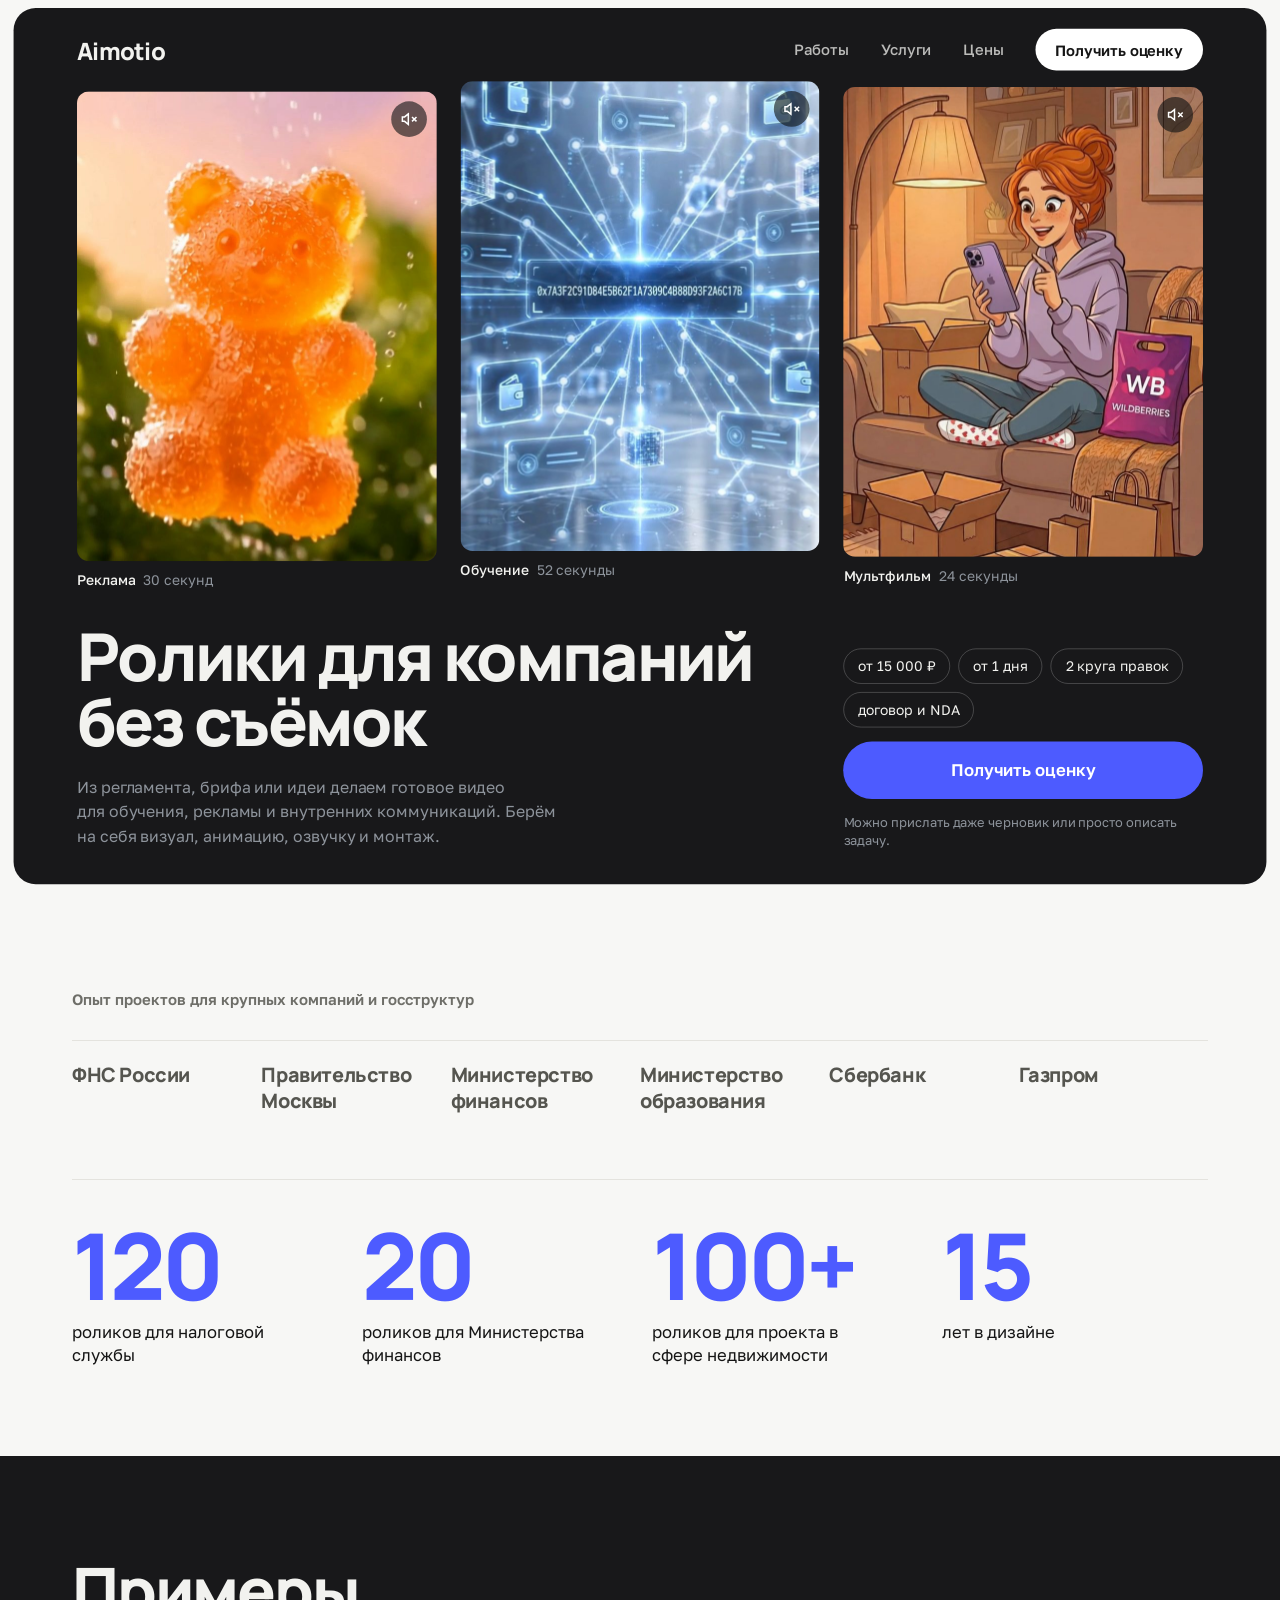
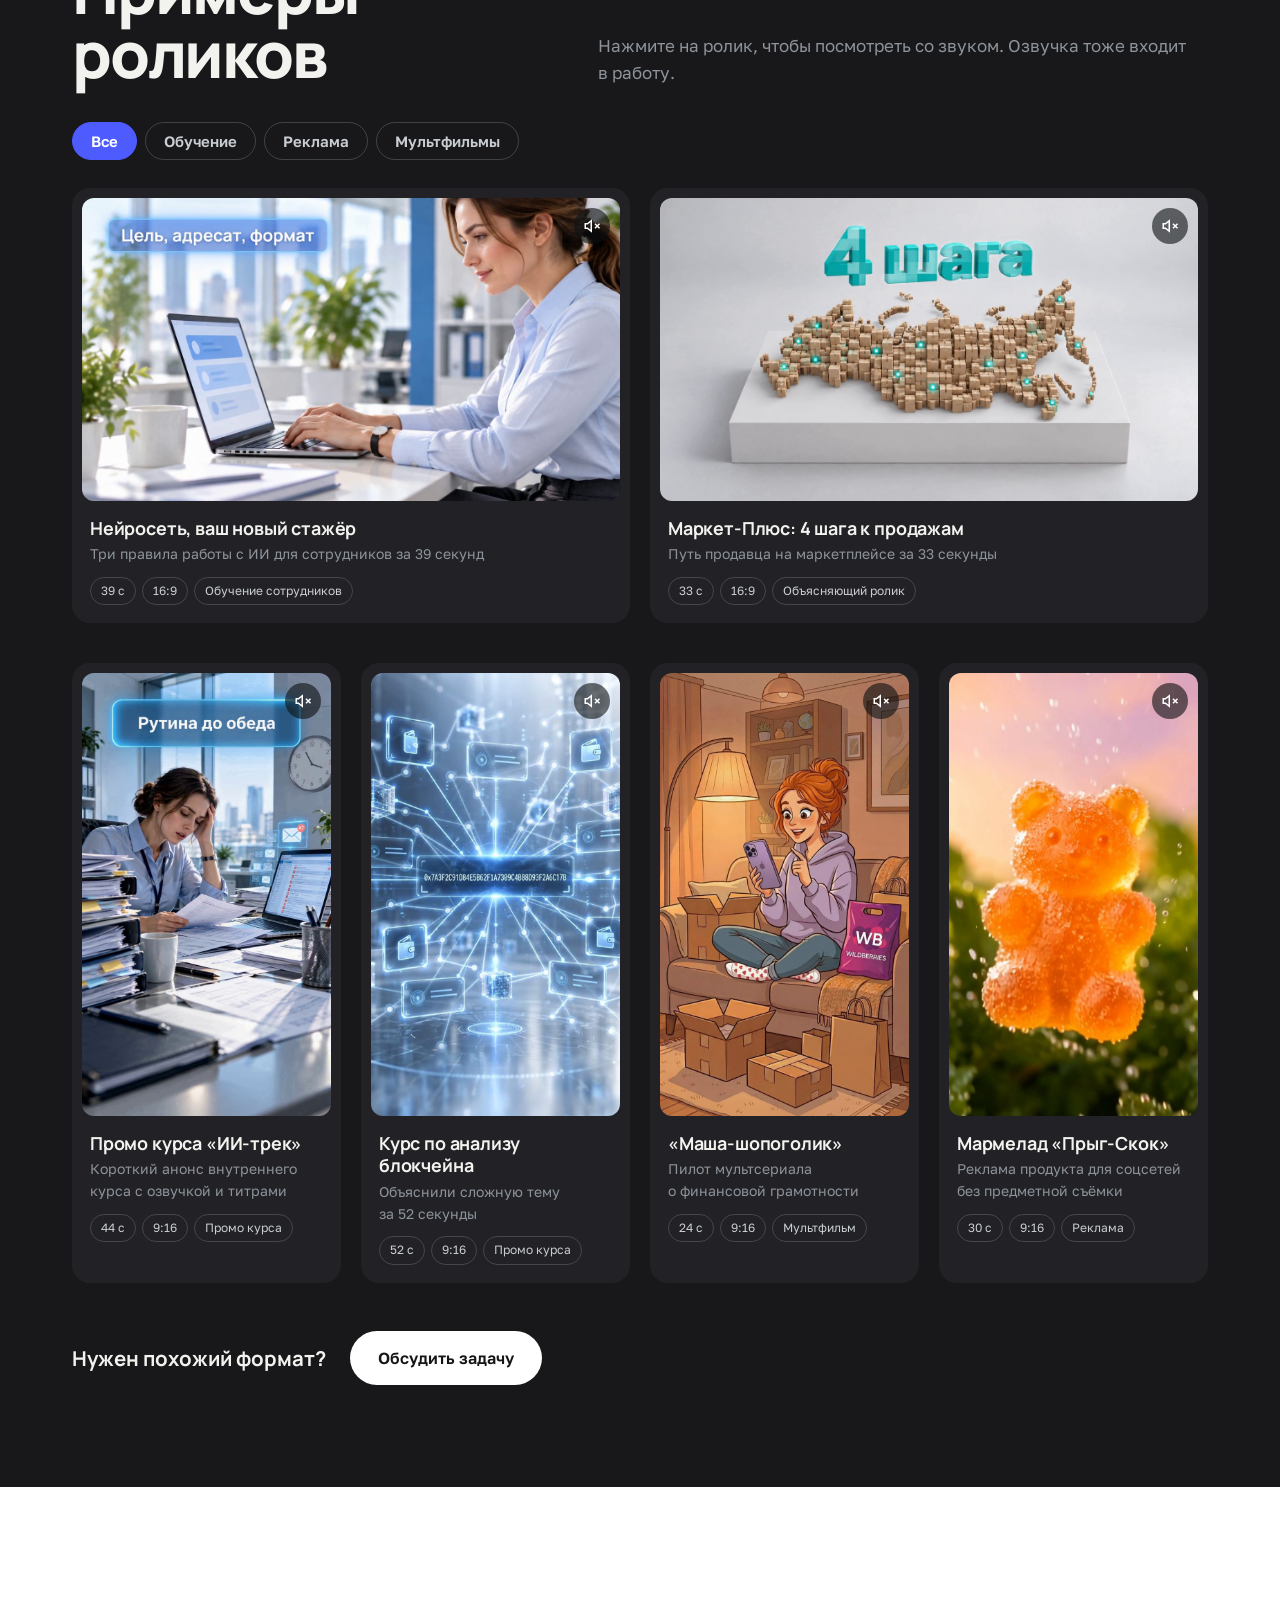
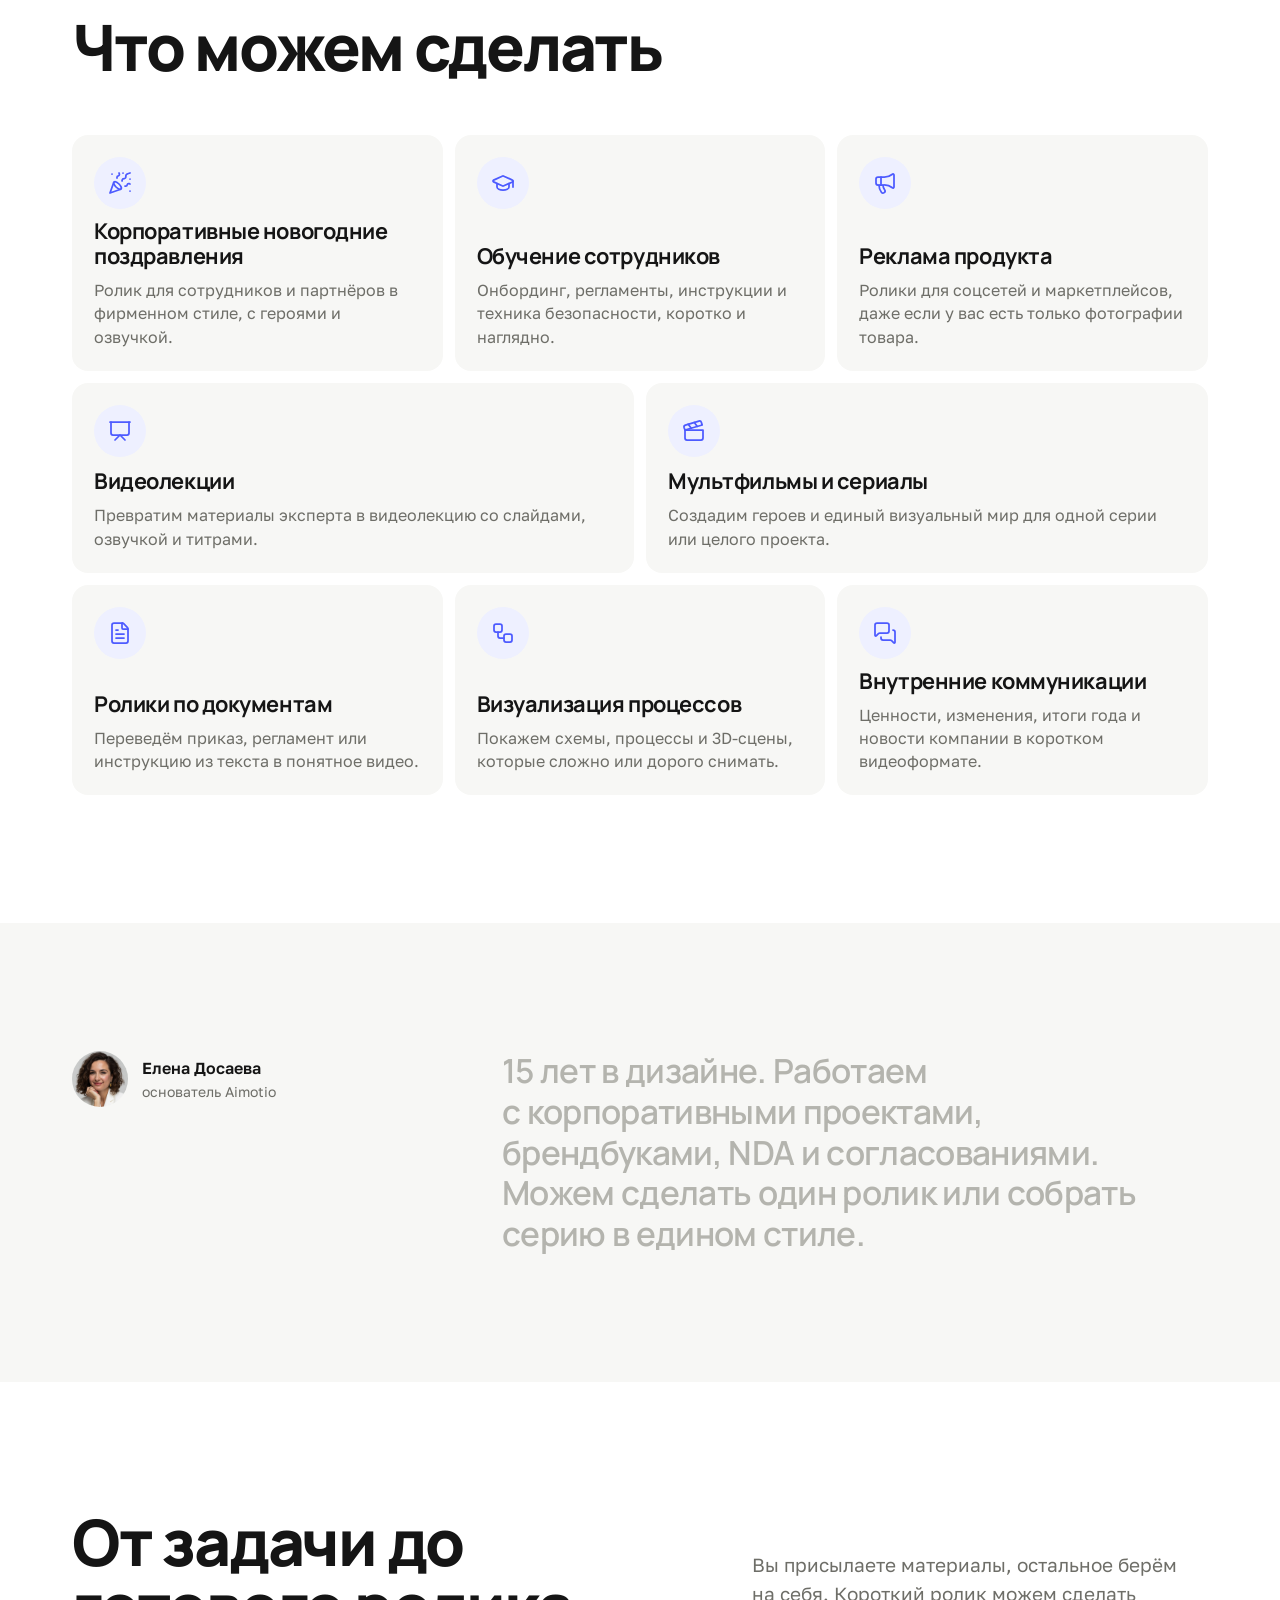
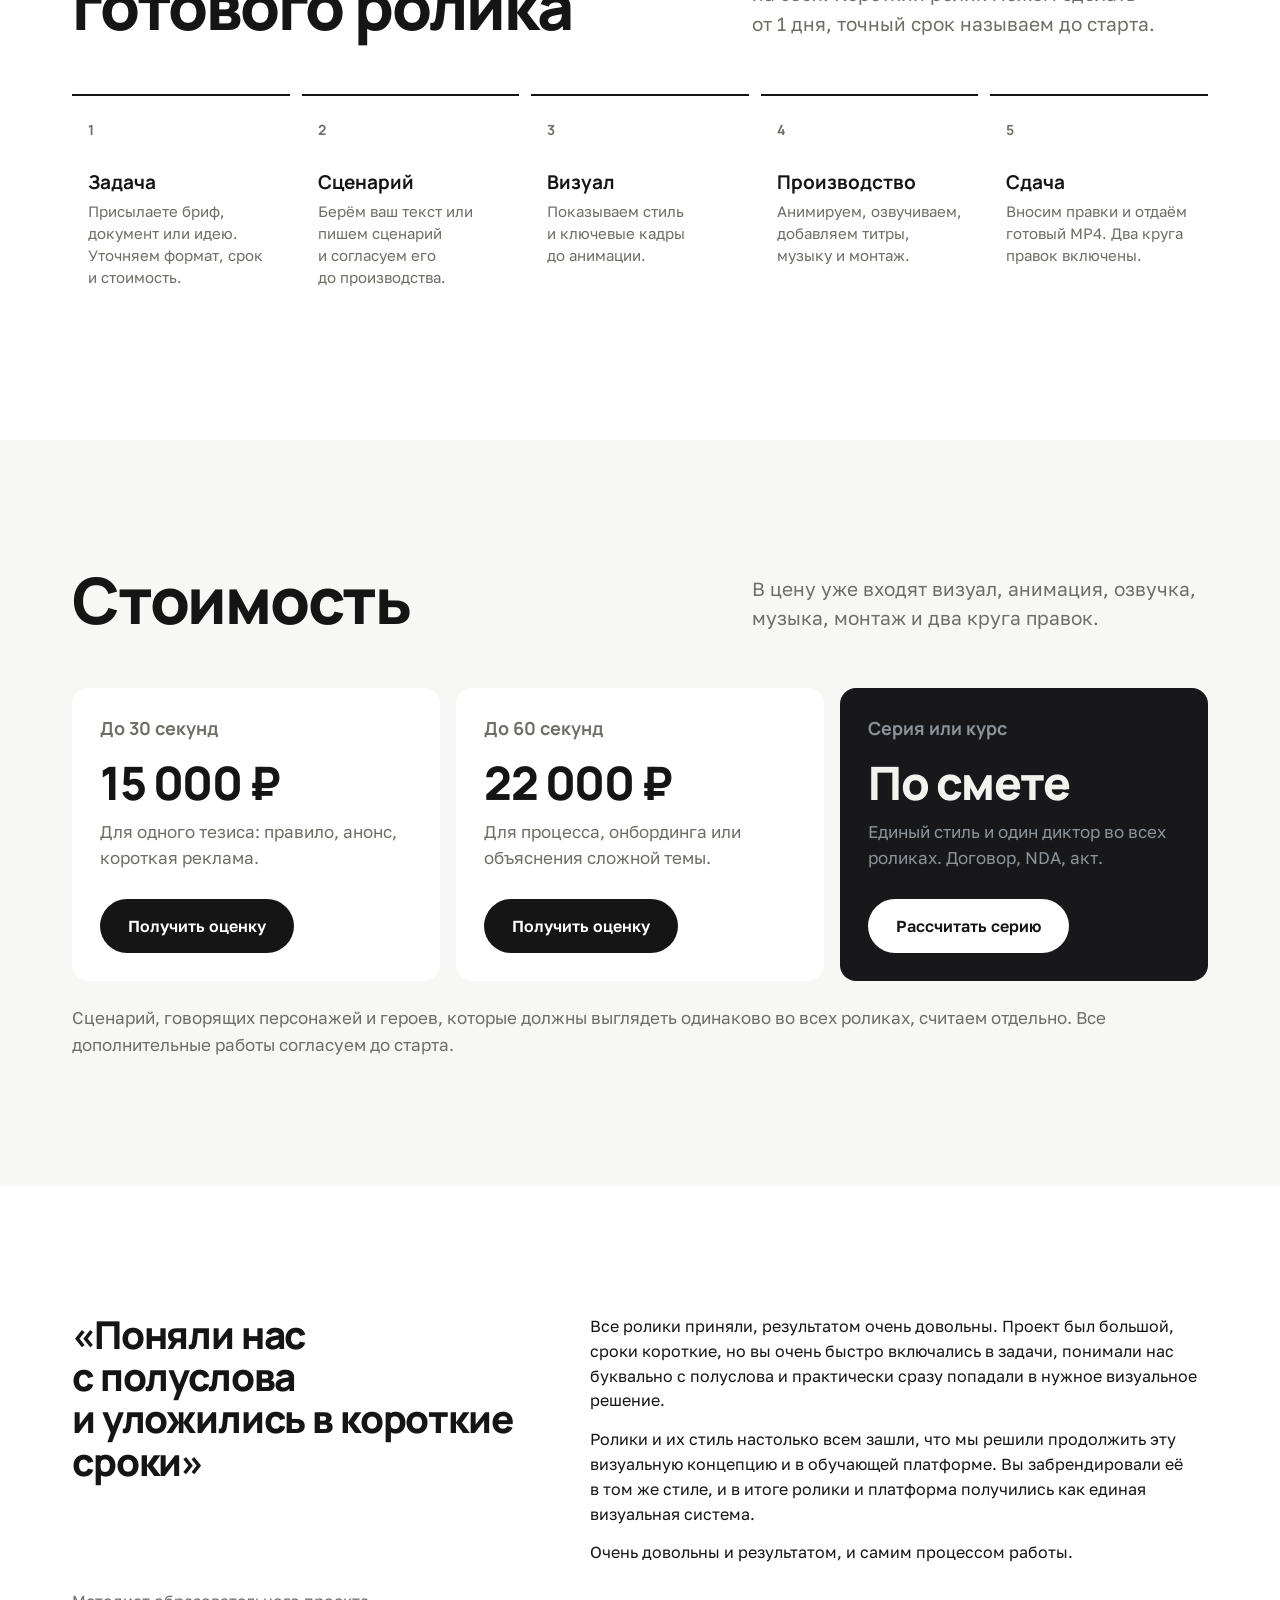
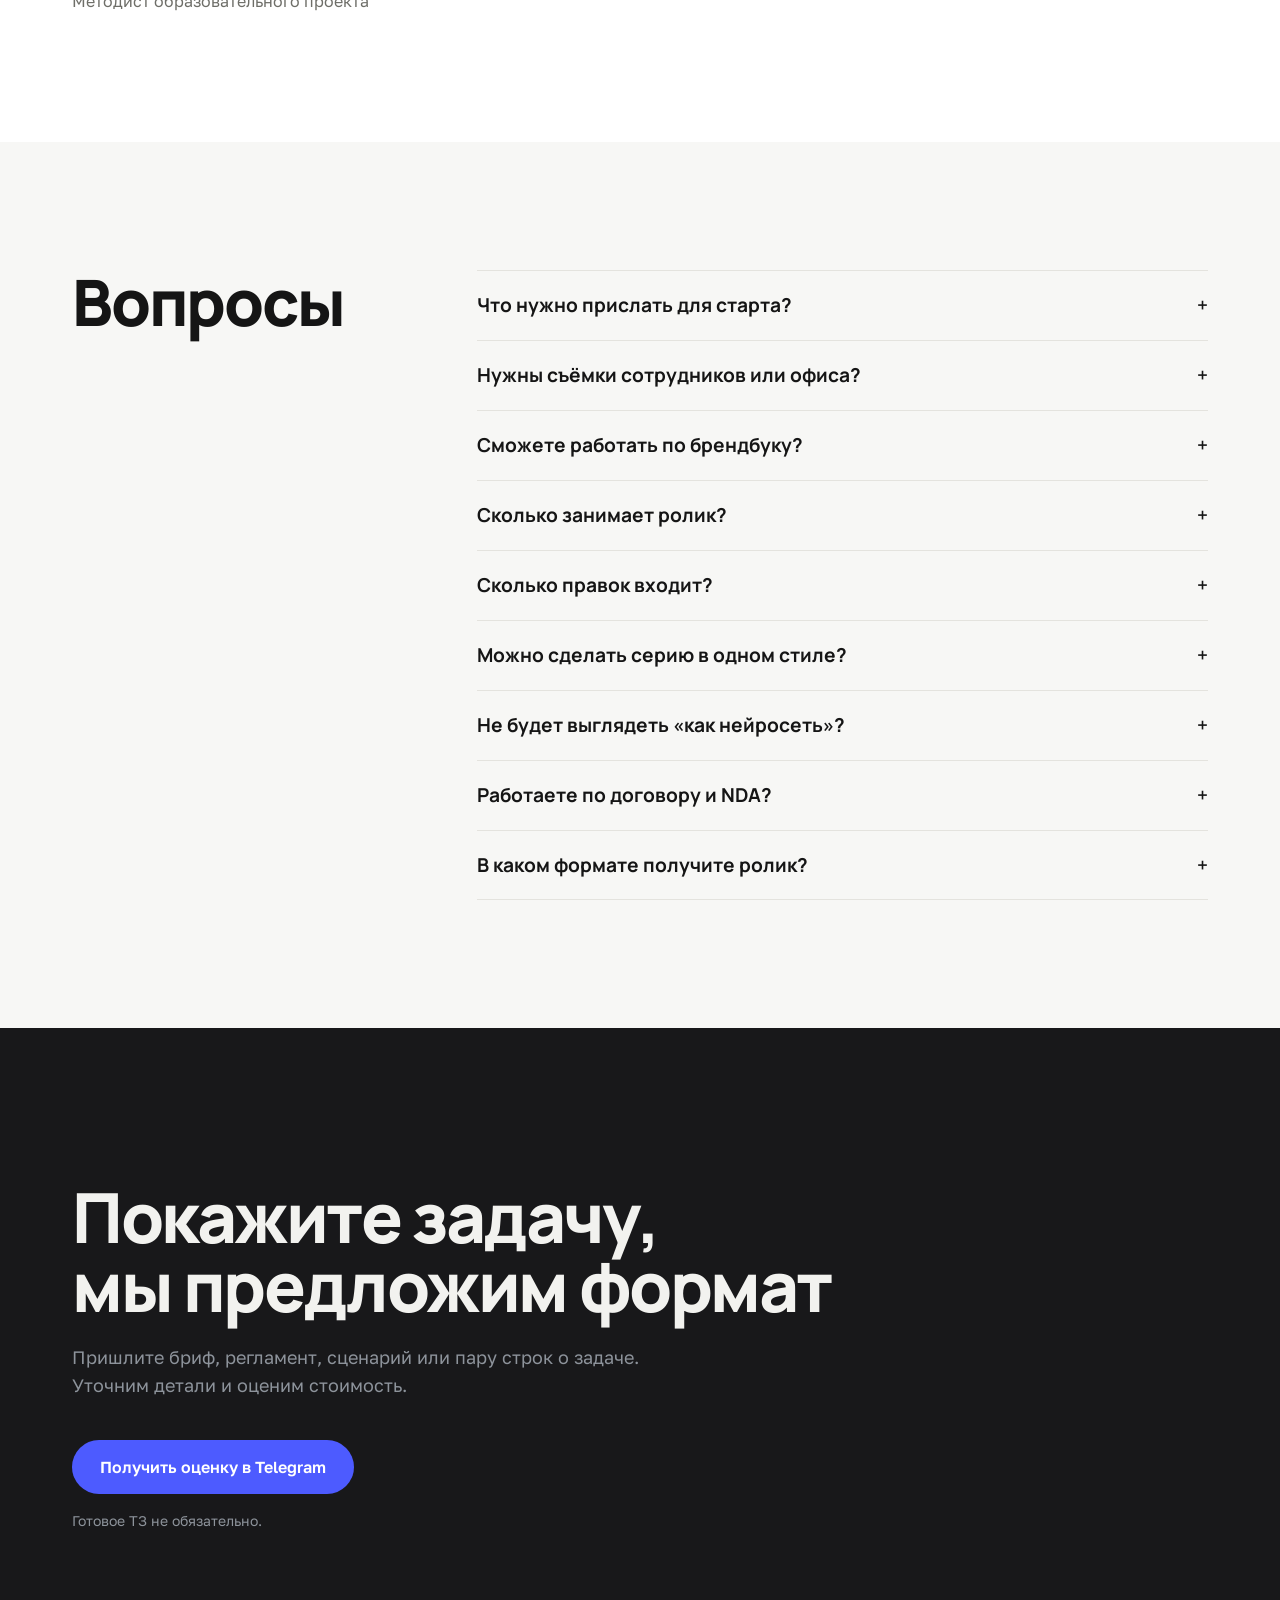
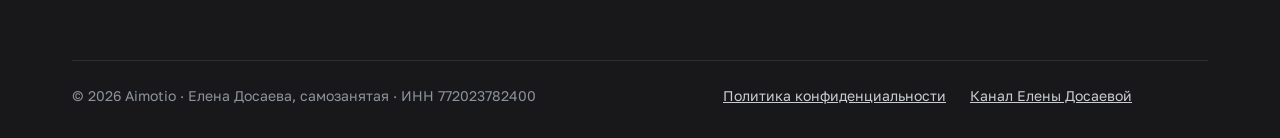
==== index.html @ 3c963973 "Aimotio: правки по аудиту и новая палитра" ====
<!doctype html>
<html lang="ru" class="js-motion">
<head>
<meta charset="utf-8">
<meta name="robots" content="noindex, nofollow">
<meta name="viewport" content="width=device-width, initial-scale=1">
<title>Ролики для компаний без съёмок | Aimotio</title>
<meta name="description" content="Делаем ролики для обучения, рекламы и внутренних коммуникаций по вашему брифу, регламенту или идее. Анимация, озвучка и титры. От 15 000 ₽, от 1 дня.">
<meta property="og:title" content="Ролики для компаний без съёмок | Aimotio">
<meta property="og:description" content="Из брифа, регламента или идеи – в готовый ролик с анимацией, озвучкой и титрами. От 15 000 ₽.">
<meta property="og:type" content="website">
<!-- при публикации заменить на абсолютный адрес: https://<домен>/media/og.jpg -->
<meta property="og:image" content="media/og.jpg">
<meta property="og:image:width" content="1200">
<meta property="og:image:height" content="630">
<meta name="twitter:card" content="summary_large_image">
<meta name="theme-color" content="#FFFFFF">
<link rel="icon" href="favicon.svg" type="image/svg+xml">
<link rel="preload" href="fonts/manrope-cyrillic.woff2" as="font" type="font/woff2" crossorigin>
<link rel="preload" href="fonts/golos-cyrillic.woff2" as="font" type="font/woff2" crossorigin>
<link rel="stylesheet" href="css/fonts.css?v=1">
<link rel="stylesheet" href="css/site.css?v=77">
<!-- JSONLD -->
<script type="application/ld+json">
{
 "@context": "https://schema.org",
 "@graph": [
  {
   "@type": "ProfessionalService",
   "name": "Aimotio – ролики для компаний без съёмок",
   "description": "Обучающие и рекламные ролики, видеолекции, внутренние коммуникации и серии для компаний. От 15 000 ₽, от 1 дня.",
   "areaServed": "RU",
   "priceRange": "от 15 000 ₽",
   "founder": {
    "@type": "Person",
    "name": "Елена Досаева"
   },
   "sameAs": [
    "https://t.me/DOSAEVADESIGN"
   ],
   "makesOffer": [
    {
     "@type": "Offer",
     "name": "Ролик до 30 секунд",
     "price": "15000",
     "priceCurrency": "RUB"
    },
    {
     "@type": "Offer",
     "name": "Ролик до 60 секунд",
     "price": "22000",
     "priceCurrency": "RUB"
    }
   ]
  },
  {
   "@type": "FAQPage",
   "mainEntity": [
    {
     "@type": "Question",
     "name": "Что нужно прислать для старта?",
     "acceptedAnswer": {
      "@type": "Answer",
      "text": "Бриф, сценарий, регламент или просто описание задачи. Начать можно даже с идеи, детали уточним вместе. Если сценария нет, напишем по вашим материалам, сценарий считаем отдельно."
     }
    },
    {
     "@type": "Question",
     "name": "Нужны съёмки сотрудников или офиса?",
     "acceptedAnswer": {
      "@type": "Answer",
      "text": "Нет. Персонажей, помещения и технику создаём с нуля и оформляем в вашем стиле. Для рекламы товара пришлите его фотографии: хотя бы одну, лучше с разных сторон."
     }
    },
    {
     "@type": "Question",
     "name": "Сможете работать по брендбуку?",
     "acceptedAnswer": {
      "@type": "Answer",
      "text": "Да. Пришлите логотип, цвета, шрифты и шаблоны, если они есть."
     }
    },
    {
     "@type": "Question",
     "name": "Сколько занимает ролик?",
     "acceptedAnswer": {
      "@type": "Answer",
      "text": "Ролик до 60 секунд, от 1 дня. Для серии срок считаем после просмотра материалов."
     }
    },
    {
     "@type": "Question",
     "name": "Сколько правок входит?",
     "acceptedAnswer": {
      "@type": "Answer",
      "text": "Два круга правок по готовому ролику включены. Сценарий согласовываем до производства."
     }
    },
    {
     "@type": "Question",
     "name": "Можно сделать серию в одном стиле?",
     "acceptedAnswer": {
      "@type": "Answer",
      "text": "Да. Сохраняем единый визуальный язык и одного диктора на всю серию. Если героев нужно сохранять одинаковыми во всех роликах, это считаем отдельно."
     }
    },
    {
     "@type": "Question",
     "name": "Не будет выглядеть «как нейросеть»?",
     "acceptedAnswer": {
      "@type": "Answer",
      "text": "Не отдаём кадры «как сгенерировалось». Проверяем лица, руки, надписи и движение, неудачные сцены переделываем."
     }
    },
    {
     "@type": "Question",
     "name": "Работаете по договору и NDA?",
     "acceptedAnswer": {
      "@type": "Answer",
      "text": "Да. Договор, NDA, акт и чек самозанятой."
     }
    },
    {
     "@type": "Question",
     "name": "В каком формате получите ролик?",
     "acceptedAnswer": {
      "@type": "Answer",
      "text": "MP4 в 16:9 или 9:16. Титры для просмотра без звука добавим по запросу."
     }
    }
   ]
  }
 ]
}
</script>
<!-- /JSONLD -->
</head>

<body>
<div class="intro" aria-hidden="true"><p class="intro__word"><span style="--i:0">A</span><span style="--i:1">i</span><span style="--i:2">m</span><span style="--i:3">o</span><span style="--i:4">t</span><span style="--i:5">i</span><span style="--i:6">o</span></p></div>
<nav class="float" aria-label="Быстрое меню">
  <a class="float__logo" href="#top">Aimotio</a>
  <div class="float__links"><a href="#works">Работы</a><a href="#services">Услуги</a><a href="#process">Как работаем</a><a href="#pricing">Цены</a><a href="#faq">Вопросы</a></div>
  <a class="btn btn--sm float__cta" href="#contact"><span>Получить оценку</span></a>
</nav>
<section class="hero" aria-labelledby="hero-title">
  <div class="hero__box">
    <header class="bar wrap"><a class="bar__logo" href="#top" id="top">Aimotio</a>
      <nav aria-label="Разделы"><a href="#works">Работы</a><a href="#services">Услуги</a><a href="#pricing">Цены</a><a href="#contact" class="btn btn--sm"><span>Получить оценку</span></a></nav></header>
    <div class="reels" aria-label="Три наших ролика">
      <figure class="reel" data-src="media/pryg-skok.mp4" data-poster="media/pryg-skok.jpg"><figcaption><b>Реклама</b> 30 секунд</figcaption></figure>
      <figure class="reel" data-src="media/kripta.mp4" data-poster="media/kripta.jpg"><figcaption><b>Обучение</b> 52 секунды</figcaption></figure>
      <figure class="reel" data-src="media/masha.mp4" data-poster="media/masha.jpg"><figcaption><b>Мультфильм</b> 24 секунды</figcaption></figure>
    </div>
    <div class="hero__foot wrap">
      <div class="hero__title"><h1 id="hero-title"><span class="line"><span>Ролики для&nbsp;компаний</span></span><span class="line"><span>без&nbsp;съёмок</span></span></h1><p class="lead">Из&nbsp;регламента, брифа или идеи делаем готовое видео для&nbsp;обучения, рекламы и&nbsp;внутренних коммуникаций. Берём на&nbsp;себя визуал, анимацию, озвучку и&nbsp;монтаж.</p></div>
      <div class="hero__side">
        <ul class="facts"><li>от&nbsp;15&nbsp;000&nbsp;₽</li><li>от&nbsp;1&nbsp;дня</li><li>2&nbsp;круга правок</li><li>договор и&nbsp;NDA</li></ul>
        <a class="btn" href="#contact"><span>Получить оценку</span></a>
        <p class="hero__note">Можно прислать даже черновик или просто описать задачу.</p>
      </div>
    </div>
  </div>
</section>
<section class="clients" aria-labelledby="clients-title">
  <div class="wrap">
    <h2 class="clients__title" id="clients-title">Опыт проектов для&nbsp;крупных компаний и&nbsp;госструктур</h2>
    <ul class="clients__list">
      <li><b>ФНС России</b></li>
      <li><b>Правительство Москвы</b></li>
      <li><b>Министерство финансов</b></li>
      <li><b>Министерство образования</b></li>
      <li><b>Сбербанк</b></li>
      <li><b>Газпром</b></li>
    </ul>
    <ul class="nums">
      <li><b>120</b><span>роликов для налоговой службы</span></li>
      <li><b>20</b><span>роликов для Министерства финансов</span></li>
      <li><b>100+</b><span>роликов для проекта в сфере недвижимости</span></li>
      <li><b>15</b><span>лет в дизайне</span></li>
    </ul>
  </div>
</section>
<section class="works" id="works" aria-labelledby="works-title">
  <div class="wrap">
    <div class="works__head"><h2 class="h2" id="works-title">Примеры роликов</h2><p>Нажмите на&nbsp;ролик, чтобы посмотреть со&nbsp;звуком. Озвучка тоже входит в&nbsp;работу.</p></div>
    <div class="filter" role="group" aria-label="Фильтр работ">
      <button type="button" class="on" data-f="all">Все</button><button type="button" data-f="learn">Обучение</button><button type="button" data-f="ad">Реклама</button><button type="button" data-f="cartoon">Мультфильмы</button>
    </div>
    <div class="works__grid">
    <article data-spot data-cat="learn" class="work work--h" data-src="media/meridian.mp4" data-poster="media/meridian.jpg">
      <div class="work__media"></div>
      <h3>Нейросеть, ваш новый стажёр</h3>
      <p class="work__task">Три правила работы с&nbsp;ИИ для&nbsp;сотрудников за&nbsp;39&nbsp;секунд</p>
      <ul class="work__meta"><li>39 с</li><li>16:9</li><li>Обучение сотрудников</li></ul>
    </article>
    <article data-spot data-cat="learn" class="work work--h" data-src="media/market-plus.mp4" data-poster="media/market-plus.jpg">
      <div class="work__media"></div>
      <h3>Маркет-Плюс: 4&nbsp;шага к&nbsp;продажам</h3>
      <p class="work__task">Путь продавца на&nbsp;маркетплейсе за&nbsp;33&nbsp;секунды</p>
      <ul class="work__meta"><li>33 с</li><li>16:9</li><li>Объясняющий ролик</li></ul>
    </article>
    <article data-spot data-cat="learn" class="work work--v" data-src="media/ii-trek.mp4" data-poster="media/ii-trek.jpg">
      <div class="work__media"></div>
      <h3>Промо курса <span class="nowrap">«ИИ-трек»</span></h3>
      <p class="work__task">Короткий анонс внутреннего курса с&nbsp;озвучкой и&nbsp;титрами</p>
      <ul class="work__meta"><li>44 с</li><li>9:16</li><li>Промо курса</li></ul>
    </article>
    <article data-spot data-cat="learn" class="work work--v" data-src="media/kripta.mp4" data-poster="media/kripta.jpg">
      <div class="work__media"></div>
      <h3>Курс по&nbsp;анализу блокчейна</h3>
      <p class="work__task">Объяснили сложную тему за&nbsp;52&nbsp;секунды</p>
      <ul class="work__meta"><li>52 с</li><li>9:16</li><li>Промо курса</li></ul>
    </article>
    <article data-spot data-cat="cartoon" class="work work--v" data-src="media/masha.mp4" data-poster="media/masha.jpg">
      <div class="work__media"></div>
      <h3><span class="nowrap">«Маша-шопоголик»</span></h3>
      <p class="work__task">Пилот мультсериала о&nbsp;финансовой грамотности</p>
      <ul class="work__meta"><li>24 с</li><li>9:16</li><li>Мультфильм</li></ul>
    </article>
    <article data-spot data-cat="ad" class="work work--v" data-src="media/pryg-skok.mp4" data-poster="media/pryg-skok.jpg">
      <div class="work__media"></div>
      <h3>Мармелад <span class="nowrap">«Прыг-Скок»</span></h3>
      <p class="work__task">Реклама продукта для&nbsp;соцсетей без&nbsp;предметной съёмки</p>
      <ul class="work__meta"><li>30 с</li><li>9:16</li><li>Реклама</li></ul>
    </article>
    </div>
    <div class="works__more"><p>Нужен похожий формат?</p><a class="btn" href="#contact"><span>Обсудить задачу</span></a></div>
  </div>
</section>
<section class="svc" id="services" aria-labelledby="services-title">
  <div class="wrap">
    <h2 class="h2" id="services-title">Что можем сделать</h2>
    <ul class="bento">
      <li class="bento__tile" data-spot style="--span:2"><span class="svc__ico"><svg class="ico" viewBox="0 0 24 24" aria-hidden="true"><path d="M5.8 11.3 2 22l10.7-3.79" /> <path d="M4 3h.01" /> <path d="M22 8h.01" /> <path d="M15 2h.01" /> <path d="M22 20h.01" /> <path d="m22 2-2.24.75a2.9 2.9 0 0 0-1.96 3.12c.1.86-.57 1.63-1.45 1.63h-.38c-.86 0-1.6.6-1.76 1.44L14 10" /> <path d="m22 13-.82-.33c-.86-.34-1.82.2-1.98 1.11c-.11.7-.72 1.22-1.43 1.22H17" /> <path d="m11 2 .33.82c.34.86-.2 1.82-1.11 1.98C9.52 4.9 9 5.52 9 6.23V7" /> <path d="M11 13c1.93 1.93 2.83 4.17 2 5-.83.83-3.07-.07-5-2-1.93-1.93-2.83-4.17-2-5 .83-.83 3.07.07 5 2Z" /></svg></span><h3>Корпоративные новогодние поздравления</h3><p>Ролик для сотрудников и партнёров в фирменном стиле, с героями и озвучкой.</p></li>
      <li class="bento__tile" data-spot style="--span:2"><span class="svc__ico"><svg class="ico" viewBox="0 0 24 24" aria-hidden="true"><path d="M21.42 10.922a1 1 0 0 0-.019-1.838L12.83 5.18a2 2 0 0 0-1.66 0L2.6 9.08a1 1 0 0 0 0 1.832l8.57 3.908a2 2 0 0 0 1.66 0z" /> <path d="M22 10v6" /> <path d="M6 12.5V16a6 3 0 0 0 12 0v-3.5" /></svg></span><h3>Обучение сотрудников</h3><p>Онбординг, регламенты, инструкции и техника безопасности, коротко и наглядно.</p></li>
      <li class="bento__tile" data-spot style="--span:2"><span class="svc__ico"><svg class="ico" viewBox="0 0 24 24" aria-hidden="true"><path d="M11 6a13 13 0 0 0 8.4-2.8A1 1 0 0 1 21 4v12a1 1 0 0 1-1.6.8A13 13 0 0 0 11 14H5a2 2 0 0 1-2-2V8a2 2 0 0 1 2-2z" /> <path d="M6 14a12 12 0 0 0 2.4 7.2 2 2 0 0 0 3.2-2.4A8 8 0 0 1 10 14" /> <path d="M8 6v8" /></svg></span><h3>Реклама продукта</h3><p>Ролики для соцсетей и маркетплейсов, даже если у вас есть только фотографии товара.</p></li>
      <li class="bento__tile" data-spot style="--span:3"><span class="svc__ico"><svg class="ico" viewBox="0 0 24 24" aria-hidden="true"><path d="M2 3h20" /> <path d="M21 3v11a2 2 0 0 1-2 2H5a2 2 0 0 1-2-2V3" /> <path d="m7 21 5-5 5 5" /></svg></span><h3>Видеолекции</h3><p>Превратим материалы эксперта в видеолекцию со слайдами, озвучкой и титрами.</p></li>
      <li class="bento__tile" data-spot style="--span:3"><span class="svc__ico"><svg class="ico" viewBox="0 0 24 24" aria-hidden="true"><path d="m12.296 3.464 3.02 3.956" /> <path d="M20.2 6 3 11l-.9-2.4c-.3-1.1.3-2.2 1.3-2.5l13.5-4c1.1-.3 2.2.3 2.5 1.3z" /> <path d="M3 11h18v8a2 2 0 0 1-2 2H5a2 2 0 0 1-2-2z" /> <path d="m6.18 5.276 3.1 3.899" /></svg></span><h3>Мультфильмы и&nbsp;сериалы</h3><p>Создадим героев и единый визуальный мир для одной серии или целого проекта.</p></li>
      <li class="bento__tile" data-spot style="--span:2"><span class="svc__ico"><svg class="ico" viewBox="0 0 24 24" aria-hidden="true"><path d="M6 22a2 2 0 0 1-2-2V4a2 2 0 0 1 2-2h8a2.4 2.4 0 0 1 1.704.706l3.588 3.588A2.4 2.4 0 0 1 20 8v12a2 2 0 0 1-2 2z" /> <path d="M14 2v5a1 1 0 0 0 1 1h5" /> <path d="M10 9H8" /> <path d="M16 13H8" /> <path d="M16 17H8" /></svg></span><h3>Ролики по&nbsp;документам</h3><p>Переведём приказ, регламент или инструкцию из текста в понятное видео.</p></li>
      <li class="bento__tile" data-spot style="--span:2"><span class="svc__ico"><svg class="ico" viewBox="0 0 24 24" aria-hidden="true"><rect width="8" height="8" x="3" y="3" rx="2" /> <path d="M7 11v4a2 2 0 0 0 2 2h4" /> <rect width="8" height="8" x="13" y="13" rx="2" /></svg></span><h3>Визуализация процессов</h3><p>Покажем схемы, процессы и 3D-сцены, которые сложно или дорого снимать.</p></li>
      <li class="bento__tile" data-spot style="--span:2"><span class="svc__ico"><svg class="ico" viewBox="0 0 24 24" aria-hidden="true"><path d="M16 10a2 2 0 0 1-2 2H6.828a2 2 0 0 0-1.414.586l-2.202 2.202A.71.71 0 0 1 2 14.286V4a2 2 0 0 1 2-2h10a2 2 0 0 1 2 2z" /> <path d="M20 9a2 2 0 0 1 2 2v10.286a.71.71 0 0 1-1.212.502l-2.202-2.202A2 2 0 0 0 17.172 19H10a2 2 0 0 1-2-2v-1" /></svg></span><h3>Внутренние коммуникации</h3><p>Ценности, изменения, итоги года и новости компании в коротком видеоформате.</p></li>
    </ul>
  </div>
</section>
<section class="studio" id="about" aria-labelledby="about-title">
  <div class="wrap">
    <div class="studio__grid">
      <figure class="studio__who">
        <img src="media/elena.jpg" alt="Елена Досаева" width="56" height="56" loading="lazy">
        <figcaption><b id="about-title">Елена Досаева</b>основатель Aimotio</figcaption>
      </figure>
      <p class="reveal">15&nbsp;лет в&nbsp;дизайне. Работаем с&nbsp;корпоративными проектами, брендбуками, NDA и&nbsp;согласованиями. Можем сделать один ролик или собрать серию в&nbsp;едином стиле.</p>
    </div>
  </div>
</section>
<section class="steps" id="process" aria-labelledby="process-title">
  <div class="wrap">
    <div class="steps__head"><h2 class="h2" id="process-title">От задачи до готового ролика</h2><p>Вы присылаете материалы, остальное берём на&nbsp;себя. Короткий ролик можем сделать от&nbsp;1&nbsp;дня, точный срок называем до&nbsp;старта.</p></div>
    <ol class="steps__list">
      <li><span>1</span><h3>Задача</h3><p>Присылаете бриф, документ или идею. Уточняем формат, срок и&nbsp;стоимость.</p></li>
      <li><span>2</span><h3>Сценарий</h3><p>Берём ваш текст или пишем сценарий и&nbsp;согласуем его до&nbsp;производства.</p></li>
      <li><span>3</span><h3>Визуал</h3><p>Показываем стиль и&nbsp;ключевые кадры до&nbsp;анимации.</p></li>
      <li><span>4</span><h3>Производство</h3><p>Анимируем, озвучиваем, добавляем титры, музыку и&nbsp;монтаж.</p></li>
      <li><span>5</span><h3>Сдача</h3><p>Вносим правки и&nbsp;отдаём готовый MP4. Два круга правок включены.</p></li>
    </ol>
  </div>
</section>
<section class="price" id="pricing" aria-labelledby="pricing-title">
  <div class="wrap">
    <div class="steps__head"><h2 class="h2" id="pricing-title">Стоимость</h2><p>В&nbsp;цену уже входят визуал, анимация, озвучка, музыка, монтаж и&nbsp;два круга правок.</p></div>
    <div class="price__grid">
      <article data-spot class="plan"><h3>До&nbsp;30&nbsp;секунд</h3><p class="plan__sum">15&nbsp;000&nbsp;₽</p><p>Для одного тезиса: правило, анонс, короткая реклама.</p><a class="btn" href="#contact"><span>Получить оценку</span></a></article>
      <article data-spot class="plan"><h3>До&nbsp;60&nbsp;секунд</h3><p class="plan__sum">22&nbsp;000&nbsp;₽</p><p>Для процесса, онбординга или объяснения сложной темы.</p><a class="btn" href="#contact"><span>Получить оценку</span></a></article>
      <article data-spot class="plan plan--dark"><h3>Серия или&nbsp;курс</h3><p class="plan__sum">По&nbsp;смете</p><p>Единый стиль и&nbsp;один диктор во&nbsp;всех роликах. Договор, NDA, акт.</p><a class="btn" href="#contact"><span>Рассчитать серию</span></a></article>
    </div>
    <p class="price__note">Сценарий, говорящих персонажей и&nbsp;героев, которые должны выглядеть одинаково во&nbsp;всех роликах, считаем отдельно. Все дополнительные работы согласуем до&nbsp;старта.</p>
  </div>
</section>
<section class="proof" id="reviews" aria-label="Отзыв">
  <div class="wrap">
    <figure class="review">
      <p class="review__lead">«Поняли нас с&nbsp;полуслова и&nbsp;уложились в&nbsp;короткие сроки»</p>
      <blockquote class="review__text">
        <p>Все ролики приняли, результатом очень довольны. Проект был большой, сроки короткие, но вы очень быстро включались в&nbsp;задачи, понимали нас буквально с&nbsp;полуслова и&nbsp;практически сразу попадали в&nbsp;нужное визуальное решение.</p>
        <p>Ролики и&nbsp;их&nbsp;стиль настолько всем зашли, что мы решили продолжить эту визуальную концепцию и&nbsp;в&nbsp;обучающей платформе. Вы забрендировали её в&nbsp;том&nbsp;же стиле, и&nbsp;в&nbsp;итоге ролики и&nbsp;платформа получились как&nbsp;единая визуальная система.</p>
        <p>Очень довольны и&nbsp;результатом, и&nbsp;самим процессом работы.</p>
      </blockquote>
      <figcaption>Методист образовательного проекта</figcaption>
    </figure>
  </div>
</section>
<section class="faq" id="faq" aria-labelledby="faq-title">
  <div class="wrap faq__grid">
    <h2 class="h2" id="faq-title">Вопросы</h2>
    <div class="faq__list">
      <details><summary>Что нужно прислать для старта?</summary><p>Бриф, сценарий, регламент или просто описание задачи. Начать можно даже с&nbsp;идеи, детали уточним вместе. Если сценария нет, напишем по&nbsp;вашим материалам, сценарий считаем отдельно.</p></details>
      <details><summary>Нужны съёмки сотрудников или офиса?</summary><p>Нет. Персонажей, помещения и&nbsp;технику создаём с&nbsp;нуля и&nbsp;оформляем в&nbsp;вашем стиле. Для рекламы товара пришлите его фотографии: хотя бы одну, лучше с&nbsp;разных сторон.</p></details>
      <details><summary>Сможете работать по брендбуку?</summary><p>Да. Пришлите логотип, цвета, шрифты и&nbsp;шаблоны, если они есть.</p></details>
      <details><summary>Сколько занимает ролик?</summary><p>Ролик до&nbsp;60&nbsp;секунд, от&nbsp;1&nbsp;дня. Для серии срок считаем после просмотра материалов.</p></details>
      <details><summary>Сколько правок входит?</summary><p>Два круга правок по&nbsp;готовому ролику включены. Сценарий согласовываем до&nbsp;производства.</p></details>
      <details><summary>Можно сделать серию в одном стиле?</summary><p>Да. Сохраняем единый визуальный язык и&nbsp;одного диктора на&nbsp;всю серию. Если героев нужно сохранять одинаковыми во&nbsp;всех роликах, это считаем отдельно.</p></details>
      <details><summary>Не будет выглядеть «как нейросеть»?</summary><p>Не&nbsp;отдаём кадры «как сгенерировалось». Проверяем лица, руки, надписи и&nbsp;движение, неудачные сцены переделываем.</p></details>
      <details><summary>Работаете по договору и NDA?</summary><p>Да. Договор, NDA, акт и&nbsp;чек самозанятой.</p></details>
      <details><summary>В каком формате получите ролик?</summary><p>MP4 в&nbsp;16:9 или 9:16. Титры для просмотра без звука добавим по&nbsp;запросу.</p></details>
    </div>
  </div>
</section>
<section class="contact" id="contact" aria-labelledby="contact-title">
  <div class="wrap">
    <h2 class="contact__title" id="contact-title">Покажите задачу, мы&nbsp;предложим формат</h2>
    <p class="contact__lead">Пришлите бриф, регламент, сценарий или пару строк о&nbsp;задаче. Уточним детали и&nbsp;оценим стоимость.</p>
    <div class="contact__buttons"><a class="btn" href="https://t.me/EEDOSAEVA" target="_blank" rel="noopener"><span>Получить оценку в&nbsp;Telegram</span></a></div>
    <p class="contact__note">Готовое ТЗ не обязательно.</p>
    <footer class="foot"><p>© 2026 Aimotio · Елена Досаева, самозанятая · ИНН 772023782400</p><span class="foot__links"><a href="privacy.html">Политика конфиденциальности</a><a href="https://t.me/DOSAEVADESIGN" target="_blank" rel="noopener">Канал Елены Досаевой</a></span></footer>
  </div>
</section>
<a class="fab" href="https://t.me/EEDOSAEVA" target="_blank" rel="noopener" aria-label="Написать в Telegram"><svg viewBox="0 0 24 24" fill="currentColor" aria-hidden="true"><path d="M21.4 4.3 2.9 11.4c-1.3.5-1.2 1.2-.2 1.5l4.7 1.5 1.8 5.6c.2.6.4.8.9.8.4 0 .6-.2.8-.4l2.3-2.2 4.8 3.5c.9.5 1.5.2 1.7-.8l3.1-14.6c.3-1.3-.5-1.9-1.4-1.5ZM9 14.6l8.7-5.5c.4-.3.8-.1.5.2l-7.4 6.7-.3 3.1L9 14.6Z"/></svg></a>
<script src="js/reels.js?v=8" defer></script>
<script src="js/works.js?v=1" defer></script>
<script src="js/reveal.js?v=1" defer></script>
<script src="js/motion.js?v=4" defer></script>
<script src="js/spot.js?v=1" defer></script>
<script src="js/filter.js?v=1" defer></script>
</body>
</html>
---- css/fonts.css ----
/* Шрифты Manrope и Golos Text (SIL OFL), хранятся на сайте, внешние сервисы не нужны */
@font-face { font-family: 'Golos Text'; font-style: normal; font-weight: 400 600; font-display: swap; src: url(../fonts/golos-cyrillic.woff2) format('woff2'); unicode-range: U+0301, U+0400-045F, U+0490-0491, U+04B0-04B1, U+2116; }
@font-face { font-family: 'Golos Text'; font-style: normal; font-weight: 400 600; font-display: swap; src: url(../fonts/golos-latin-ext.woff2) format('woff2'); unicode-range: U+0100-02BA, U+02BD-02C5, U+02C7-02CC, U+02CE-02D7, U+02DD-02FF, U+0304, U+0308, U+0329, U+1D00-1DBF, U+1E00-1E9F, U+1EF2-1EFF, U+2020, U+20A0-20AB, U+20AD-20C4, U+2113, U+2C60-2C7F, U+A720-A7FF; }
@font-face { font-family: 'Golos Text'; font-style: normal; font-weight: 400 600; font-display: swap; src: url(../fonts/golos-latin.woff2) format('woff2'); unicode-range: U+0000-00FF, U+0131, U+0152-0153, U+02BB-02BC, U+02C6, U+02DA, U+02DC, U+0304, U+0308, U+0329, U+2000-206F, U+20AC, U+2122, U+2191, U+2193, U+2212, U+2215, U+FEFF, U+FFFD; }
@font-face { font-family: 'Manrope'; font-style: normal; font-weight: 600 800; font-display: swap; src: url(../fonts/manrope-cyrillic.woff2) format('woff2'); unicode-range: U+0301, U+0400-045F, U+0490-0491, U+04B0-04B1, U+2116; }
@font-face { font-family: 'Manrope'; font-style: normal; font-weight: 600 800; font-display: swap; src: url(../fonts/manrope-latin-ext.woff2) format('woff2'); unicode-range: U+0100-02BA, U+02BD-02C5, U+02C7-02CC, U+02CE-02D7, U+02DD-02FF, U+0304, U+0308, U+0329, U+1D00-1DBF, U+1E00-1E9F, U+1EF2-1EFF, U+2020, U+20A0-20AB, U+20AD-20C4, U+2113, U+2C60-2C7F, U+A720-A7FF; }
@font-face { font-family: 'Manrope'; font-style: normal; font-weight: 600 800; font-display: swap; src: url(../fonts/manrope-latin.woff2) format('woff2'); unicode-range: U+0000-00FF, U+0131, U+0152-0153, U+02BB-02BC, U+02C6, U+02DA, U+02DC, U+0304, U+0308, U+0329, U+2000-206F, U+20AC, U+2122, U+2191, U+2193, U+2212, U+2215, U+FEFF, U+FFFD; }
---- css/site.css ----
:root { --edge: clamp(20px, 5vw, 64px); --ink: #151515; --muted: #6E6E68; --line: #E4E3DE; --blue: #4D5BFF; --accent: #4D5BFF; --tint: #EEF0FF; --night: #18181A; --soft: #F7F7F5; --soft-line: #E4E3DE; --bg: #F7F7F5; }
* { box-sizing: border-box; }
html { scroll-behavior: smooth; }
html, body { margin: 0; background: var(--bg); color: var(--ink); font: 400 17px/1.55 "Golos Text", system-ui, sans-serif; }
.wrap { width: min(1320px, 100% - 2 * clamp(20px, 5vw, 64px)); margin-inline: auto; }
a:focus-visible, .tile:focus-visible { outline: 3px solid var(--blue); outline-offset: 3px; }

/* шапка */
.bar { display: flex; align-items: center; justify-content: space-between; height: 84px; }
.bar__logo { font: 800 24px "Manrope", sans-serif; letter-spacing: -.025em; color: var(--ink); text-decoration: none; }
.bar nav { display: flex; gap: 32px; align-items: center; }
.bar nav a:not(.btn) { color: var(--ink); text-decoration: none; font-weight: 500; font-size: 15px; }

/* кнопки и ссылки */
/* кнопка без цветовой заливки: при наведении текст перекатывается вверх, кнопка тянется за курсором (рецепт Apple, пружина) */
:root { --spring: linear(0, .009, .035 2.1%, .141, .281 6.7%, .723 12.9%, .938 16.7%, 1.017, 1.077, 1.121, 1.149 24.3%, 1.159, 1.163, 1.161, 1.154 29.9%, 1.129 32.8%, 1.051 39.6%, 1.017 43.1%, .991, .977 51%, .974 53.8%, .975 57.1%, .997 69.8%, 1.003 76.9%, 1); }
.btn { position: relative; display: inline-flex; align-items: center; min-height: 54px; padding: 0 28px; border-radius: 999px; background: #fff; color: var(--ink);
  font-weight: 600; font-size: 16px; text-decoration: none; transition: background .25s, scale .5s var(--spring); }
.btn:hover { background: #E9EBEF; }
.btn:active { scale: .95; transition-duration: .12s; }
.btn__roll { display: inline-grid; height: 1.25em; line-height: 1.25em; overflow: hidden; }
.btn__roll > span { transition: transform .55s var(--spring); }
.btn:hover .btn__roll > span, .btn:focus-visible .btn__roll > span { transform: translateY(-100%); }
.btn--sm { min-height: 42px; padding: 0 20px; font-size: 15px; }
@media (prefers-reduced-motion: reduce) { .btn__roll > span { transition: none; } .btn:hover .btn__roll > span { transform: none; } }
.link { color: var(--ink); transition: text-decoration-color .2s; font-weight: 600; text-decoration: underline; text-decoration-color: #C9CEDA; text-underline-offset: 6px; }

/* обложка по Reelio: тёмная сцена со скруглёнными углами, три ролика во всю высоту, заголовок снизу */
.hero { padding: 8px; background: var(--bg); }
.hero__box { position: relative; display: flex; flex-direction: column; height: calc(100svh - 16px); min-height: 640px; max-height: 1100px;
  border-radius: 20px; background: var(--night); color: #F2F2EF; overflow: hidden; }
.hero .bar__logo, .hero .bar nav a:not(.btn) { color: #F2F2EF; }
.hero .bar nav a:not(.btn) { opacity: .75; transition: opacity .2s; }
.hero .bar nav a:not(.btn):hover { opacity: 1; }
.reels { flex: 1; min-height: 0; display: grid; grid-template-columns: repeat(3, 1fr); align-content: center; gap: 24px; width: min(1320px, 100% - 2 * clamp(20px, 5vw, 64px)); margin-inline: auto; padding-top: 4px; container-type: size; }
.reel { position: relative; flex: none; margin: 0; cursor: pointer; transition: transform .5s cubic-bezier(.3, .7, .2, 1), opacity .4s; }
/* ролик заполняет свою колонку сетки на всю доступную высоту, лишнее по краям кадра обрезается */
.reel video { width: 100%; aspect-ratio: 9 / 16; height: auto; max-height: calc(100cqh - 34px); object-fit: cover; border-radius: 12px; display: block; background: #1A1D22; }
.reel figcaption { height: 30px; display: flex; align-items: end; gap: 8px; font-size: 14px; color: #8D939B; }
.reel figcaption b { color: #F2F2EF; font-weight: 500; }
.reels.has-focus .reel { opacity: .45; }
.reels.has-focus .reel.is-focus { opacity: 1; transform: scale(1.025); }
.reel__sound { position: absolute; right: 10px; top: 10px; width: 36px; height: 36px; border-radius: 50%; border: 0; background: rgba(13, 15, 18, .6); color: #fff; cursor: pointer; display: grid; place-items: center; }
.reel__sound svg { width: 18px; height: 18px; }
.hero__foot { display: flex; align-items: end; justify-content: space-between; gap: 32px; padding: clamp(20px, 3vh, 36px) 0 clamp(24px, 4vh, 44px); }
.hero h1 { margin: 0; font: 800 clamp(40px, min(5.2vw, 8.6vh), 88px)/.94 "Manrope", sans-serif; letter-spacing: -.035em; }
.hero .lead { margin: 14px 0 0; max-width: 34em; font-size: clamp(15px, 1.1vw, 17px); color: #8D939B; }
.dots { display: none; }
@media (max-width: 809px) {
  .bar { height: 64px; gap: 12px; }
  .bar__logo { font-size: 20px; }
  .btn--sm { padding: 0 16px; font-size: 14px; white-space: nowrap; }
  .bar nav a:not(.btn) { display: none; }
  .hero__box { height: calc(100svh - 16px); min-height: 640px; max-height: none; }
  /* лента роликов занимает всё свободное место и листается свайпом; края выровнены по логотипу */
  .reels { display: flex; width: auto; margin: 0 var(--edge); padding: 0; gap: 12px; justify-content: flex-start; align-items: flex-start; overflow-x: auto; scroll-snap-type: x mandatory; scroll-padding-inline: 0; scrollbar-width: none; container-type: size; }
  .reels::-webkit-scrollbar { display: none; }
  /* один ролик на экран: на всю колонку, высота – всё свободное место; следующий листается свайпом, точки показывают, сколько их */
  .reel { flex: 0 0 100%; scroll-snap-align: start; scroll-snap-stop: always; }
  .reel video { width: 100%; height: max(240px, calc(100cqh - 30px)); max-height: none; aspect-ratio: auto; }
  .reel figcaption { height: 30px; }
  .dots { display: flex; justify-content: center; margin: 0; }
  .dots button { all: unset; box-sizing: border-box; padding: 12px 4px; cursor: pointer; }
  .dots i { display: block; width: 6px; height: 6px; border-radius: 50%; background: rgba(255, 255, 255, .45); transition: width .3s var(--out), background .3s; }
  .dots i.on { width: 18px; border-radius: 3px; background: #fff; }
  .hero__foot { flex-direction: column; align-items: start; gap: 12px; padding: 14px 0 20px; }
  .hero h1 { font-size: clamp(30px, 8.6vw, 40px); }
  .hero__side { gap: 12px; }
  .hero .lead { font-size: 15px; line-height: 1.4; }
  .facts { margin: 0; gap: 6px; } .facts li { padding: 4px 10px; font-size: 13px; }
  .hero__side .btn { min-height: 48px; }
}
@media (prefers-reduced-motion: reduce) { .reel { transition: none; } .reels.has-focus .reel.is-focus { transform: none; } html { scroll-behavior: auto; } }

/* студия: огромное название и текст, который проявляется по словам при прокрутке */
.studio { background: var(--soft); padding: clamp(64px, 10vw, 140px) 0; }
.studio__grid { display: grid; grid-template-columns: 4fr 8fr; gap: 40px clamp(32px, 6vw, 96px); }
.studio__who { display: flex; align-items: center; gap: 14px; margin: 0; align-self: start; }
.studio__who img { width: 56px; height: 56px; border-radius: 50%; object-fit: cover; }
.studio__who figcaption { display: flex; flex-direction: column; font-size: 14px; color: var(--muted); }
.studio__who b { font-size: 16px; font-weight: 600; color: var(--ink); }
.reveal { margin: 0; font: 600 clamp(24px, 2.6vw, 40px)/1.22 "Manrope", sans-serif; letter-spacing: -.02em; color: var(--ink); }
.reveal .w { color: #B4B4AE; transition: color .3s; }
.reveal .w.on { color: var(--ink); }
@media (max-width: 809px) { .studio__grid { grid-template-columns: 1fr; } }

/* работы: тёмный блок, компактная сетка – два горизонтальных ролика сверху, четыре вертикальных ниже */
.works { margin: 0; padding: clamp(64px, 8vw, 112px) 0; border-radius: 0; background: var(--night); color: #F2F2EF; }
.works__head { display: flex; justify-content: space-between; align-items: end; gap: 24px; margin-bottom: clamp(32px, 4vw, 48px); }
.works__head p { margin: 0; color: #8D939B; }
.works__grid { display: grid; grid-template-columns: repeat(4, 1fr); gap: 40px 20px; }
.work { margin: 0; }
.work--h { grid-column: span 2; }
.work__media { position: relative; overflow: hidden; border-radius: 12px; background: #1A1D22; cursor: pointer; }
.work--h .work__media { aspect-ratio: 16 / 9; }
.work--v .work__media { aspect-ratio: 9 / 16; }
.work__media video { width: 100%; height: 100%; object-fit: cover; display: block; transition: scale .6s var(--spring); }
.work:hover .work__media video { scale: 1.03; }
.work h3 { margin: 16px 0 8px; font: 700 clamp(17px, 1.4vw, 21px)/1.25 "Manrope", sans-serif; letter-spacing: -.01em; }
.work__meta { display: flex; flex-wrap: wrap; gap: 6px; margin: 0; padding: 0; list-style: none; }
.work__meta li { padding: 4px 10px; border: 1px solid rgba(255, 255, 255, .16); border-radius: 999px; font-size: 12px; color: #C9CDD2; }
@media (max-width: 809px) { .works__grid { grid-template-columns: 1fr 1fr; gap: 32px 12px; } .works__head { flex-direction: column; align-items: start; } }

/* общий заголовок светлых секций */
.h2 { margin: 0; font: 800 clamp(40px, 5vw, 72px)/1 "Manrope", sans-serif; letter-spacing: -.035em; }

/* услуги: строки на всю ширину, при наведении строка подсвечивается */
.svc { padding: clamp(80px, 10vw, 140px) 0; }

/* этапы: последовательность, поэтому с номерами */
.steps { background: var(--soft); padding: clamp(80px, 10vw, 140px) 0; }
.steps__head { display: flex; justify-content: space-between; align-items: end; gap: 24px; }
.steps__head p { margin: 0; max-width: 24em; font-size: 19px; color: var(--muted); }
.steps__list { list-style: none; margin: clamp(32px, 5vw, 56px) 0 0; padding: 0; display: grid; grid-template-columns: repeat(7, 1fr); gap: 12px; }
.steps__list li { padding: 20px 16px 24px; border-top: 2px solid var(--ink); }
.steps__list span { font: 700 14px "Manrope", sans-serif; color: var(--muted); }
.steps__list h3 { margin: 28px 0 8px; font: 700 19px/1.2 "Manrope", sans-serif; }
.steps__list p { margin: 0; font-size: 15px; line-height: 1.45; color: var(--muted); }
@media (max-width: 1199px) { .steps__list { grid-template-columns: repeat(4, 1fr); gap: 24px 12px; } }
@media (max-width: 809px) { .steps__list { grid-template-columns: 1fr 1fr; } .steps__head { flex-direction: column; align-items: start; } }
/* все светлые секции на той же вертикали, что и содержимое тёмных блоков (+8px отступа сцены) */
body > section:not(.hero) > .wrap { width: min(1320px, 100% - 2 * (clamp(20px, 5vw, 64px) + 8px)); }

/* цены */
.price { padding: clamp(80px, 10vw, 140px) 0; }
.price__grid { display: grid; grid-template-columns: repeat(3, 1fr); gap: 16px; margin-top: clamp(32px, 5vw, 56px); }
.plan { display: flex; flex-direction: column; gap: 12px; padding: 28px; border-radius: 16px; background: var(--soft); }
.plan h3 { margin: 0; font: 700 18px "Manrope", sans-serif; color: var(--muted); }
.plan__sum { margin: 8px 0 0; font: 800 clamp(36px, 3.6vw, 52px)/1 "Manrope", sans-serif; letter-spacing: -.03em; }
.plan p:not(.plan__sum) { margin: 0 0 16px; color: var(--muted); flex: 1; }
.plan .btn { align-self: start; background: var(--ink); color: #fff; }
.plan .btn:hover { background: #2B2B2E; }
.plan--dark { background: var(--night); color: #F2F2EF; }
.plan--dark h3, .plan--dark p:not(.plan__sum) { color: #8D939B; }
.plan--dark .btn { background: #fff; color: var(--ink); }
.plan--dark .btn:hover { background: #E9EBEF; }
.price__note { margin: 24px 0 0; color: var(--muted); }

/* вопросы */
.faq { background: var(--soft); padding: clamp(80px, 10vw, 140px) 0; }
.faq__grid { display: grid; grid-template-columns: 4fr 8fr; gap: 40px; }
.faq details { border-bottom: 1px solid var(--soft-line); }
.faq details:first-child { border-top: 1px solid var(--soft-line); }
.faq summary { display: flex; justify-content: space-between; gap: 24px; padding: 22px 0; cursor: pointer; list-style: none; font: 700 clamp(18px, 1.5vw, 21px)/1.3 "Manrope", sans-serif; }
.faq summary::-webkit-details-marker { display: none; }
.faq summary::after { content: "+"; font-weight: 400; transition: transform .3s; }
.faq details[open] summary::after { transform: rotate(45deg); }
.faq details p { margin: 0 0 22px; max-width: 40em; color: var(--muted); }

/* контакты и подвал: тёмная сцена, как обложка */
.contact { margin: 0; padding: clamp(80px, 12vw, 160px) 0 32px; border-radius: 0; background: var(--night); color: #F2F2EF; }
.contact__title { margin: 0; max-width: 14em; font: 800 clamp(40px, 5.4vw, 80px)/1 "Manrope", sans-serif; letter-spacing: -.035em; }
.contact__lead { margin: 24px 0 0; max-width: 32em; color: #8D939B; font-size: 18px; }
.contact__buttons { display: flex; flex-wrap: wrap; gap: 12px; margin-top: 40px; }
.foot { display: flex; justify-content: space-between; gap: 16px; padding-right: 76px; margin-top: clamp(80px, 10vw, 140px); padding-top: 24px; border-top: 1px solid rgba(255, 255, 255, .1); font-size: 14px; color: #8D939B; }
.foot p { margin: 0; }
.foot a { color: #C9CDD2; }

/* плавающая кнопка Telegram */
.fab { position: fixed; right: 20px; bottom: 20px; z-index: 50; width: 56px; height: 56px; border-radius: 50%; display: grid; place-items: center; background: #fff; color: var(--ink);
  box-shadow: 0 0 0 1px rgba(14, 19, 32, .12); transition: transform .3s cubic-bezier(.3, .7, .2, 1), background .3s, color .3s; }
.fab svg { width: 24px; height: 24px; }
.fab:hover { transform: scale(1.08); background: var(--ink); color: #fff; }

@media (max-width: 809px) { .price__grid, .faq__grid { grid-template-columns: 1fr; } }

/* клиенты сразу под обложкой: названия крупно, под ними что делали */
.clients { padding: clamp(56px, 7vw, 96px) 0; }
.clients__title { margin: 0 0 32px; font: 600 15px "Golos Text", sans-serif; color: var(--muted); }
.clients__list { list-style: none; margin: 0; padding: 0; display: grid; grid-template-columns: repeat(6, minmax(0, 1fr)); border-top: 1px solid var(--line); }
.clients__list li { padding: 22px 20px 0 0; }
.clients__list b { font: 800 clamp(18px, 1.55vw, 24px)/1.15 "Manrope", sans-serif; letter-spacing: -.02em; }
.clients__list span { font-size: 14px; color: var(--muted); }
@media (max-width: 1199px) { .clients__list { grid-template-columns: repeat(3, minmax(0, 1fr)); gap: 0 20px; } }
@media (max-width: 809px) { .clients__list { grid-template-columns: repeat(2, minmax(0, 1fr)); gap: 0 16px; } .clients__list li { padding-right: 0; } }

/* факты на обложке: цена, срок, договор – то, что заказчик ищет первым */
.facts { display: flex; flex-wrap: wrap; gap: 8px; margin: 18px 0 0; padding: 0; list-style: none; }
.facts li { padding: 6px 14px; border: 1px solid rgba(255, 255, 255, .2); border-radius: 999px; font-size: 14px; color: #F2F2EF; }
.work__task { margin: -4px 0 12px; font-size: 14px; color: #8D939B; }

/* ===== анимации по мотивам эффектов Framer: заставка, вход обложки, параллакс, шторки, линии, счётчики ===== */
:root { --out: cubic-bezier(.2, .8, .2, 1); }
.hero h1 .line { display: block; overflow: hidden; padding-bottom: .06em; }
.hero h1 .line > span { display: inline-block; }

/* 1. заставка: буквы выезжают по одной, потом шторка уходит вверх */
.intro { position: fixed; inset: 0; z-index: 100; display: none; place-items: center; background: var(--night); transition: transform .9s var(--out); }
.intro__word { margin: 0; display: flex; overflow: hidden; font: 800 clamp(48px, 9vw, 140px)/1 "Manrope", sans-serif; letter-spacing: -.04em; color: #F2F2EF; }
.intro__word span { display: inline-block; transform: translateY(105%); transition: transform .7s var(--out) calc(var(--i) * 60ms); }
.js-motion.intro-on .intro { display: grid; }
.intro.go .intro__word span { transform: none; }
.intro.away { transform: translateY(-100%); }

/* 2. вход обложки: строки заголовка из-под маски, ролики лесенкой */
.js-motion .hero h1 .line > span, .js-motion .reel, .js-motion .hero .lead, .js-motion .hero .facts, .js-motion .hero__foot > .btn { transition: transform 1s var(--out), opacity .8s var(--out); }
.js-motion:not(.hero-in) .hero h1 .line > span { transform: translateY(110%); }
.js-motion:not(.hero-in) .reel { opacity: 0; transform: translateY(60px) scale(.96); }
.js-motion:not(.hero-in) .hero .lead, .js-motion:not(.hero-in) .hero .facts, .js-motion:not(.hero-in) .hero__foot > .btn { opacity: 0; transform: translateY(16px); }
.js-motion .hero h1 .line:nth-child(2) > span { transition-delay: .08s; }
.js-motion .reel:nth-child(2) { transition-delay: .09s; } .js-motion .reel:nth-child(3) { transition-delay: .18s; }
.js-motion .hero .lead { transition-delay: .25s; } .js-motion .hero .facts { transition-delay: .32s; } .js-motion .hero__foot > .btn { transition-delay: .38s; }

/* 3. обложка от прокрутки: значения ставит motion.js в --p (0…1) */
.hero__box { transform: scale(calc(1 - var(--p, 0) * .06)); transform-origin: 50% 0; border-radius: calc(20px + var(--p, 0) * 16px); }
.reel { translate: 0 calc(var(--p, 0) * var(--rate, 0) * -1px); }
.reel:nth-child(1) { --rate: 40; } .reel:nth-child(2) { --rate: 110; } .reel:nth-child(3) { --rate: 70; }

/* 4. работы: карточка открывается шторкой снизу */
.js-motion .work { transition: clip-path 1s var(--out), transform 1s var(--out), opacity .6s; }
.js-motion .work:not(.in) { clip-path: inset(18% 0 0 0 round 12px); transform: translateY(48px); opacity: 0; }

/* 5. этапы: линия над шагом прорисовывается слева направо */
.steps__list li { position: relative; border-top-color: transparent; }
.steps__list li::before { content: ""; position: absolute; left: 0; right: 0; top: -2px; height: 2px; background: var(--ink); transform-origin: 0 50%; transition: transform .7s var(--out) calc(var(--i, 0) * 110ms); }
.js-motion .steps__list:not(.in) li::before { transform: scaleX(0); }

/* 7. кнопка Telegram появляется после обложки */
.js-motion .fab { transition: transform .5s var(--spring), opacity .3s, background .3s, color .3s; }
.js-motion:not(.past-hero) .fab { opacity: 0; transform: scale(.6); pointer-events: none; }

@media (prefers-reduced-motion: reduce) {
  .js-motion .intro { display: none !important; }
  .hero__box, .reel { transform: none; translate: none; }
}

/* низ обложки: слева заголовок, справа подзаголовок, факты и кнопка – так ролики сохраняют высоту */
.hero__foot { align-items: end; }
.hero__side { flex: 0 0 min(400px, 34%); display: flex; flex-direction: column; align-items: start; gap: 16px; }
.hero__side .lead { margin: 0; }
.hero__side .facts { margin: 0; }
.js-motion .hero__side > .btn { transition: transform 1s var(--out), opacity .8s var(--out), background .25s, scale .5s var(--spring); transition-delay: .38s; }
.js-motion:not(.hero-in) .hero__side > .btn { opacity: 0; transform: translateY(16px); }
@media (max-width: 809px) { .hero__side { flex-basis: auto; } }
/* телефон: плавающая кнопка закрывала текст – убираем её, подвал в колонку */
@media (max-width: 809px) { .fab { display: none; } .foot { flex-direction: column; padding-right: 0; } }

/* планшет 810–1199: заголовок на всю ширину, под ним в ряд подзаголовок и кнопка – ролики получают высоту */
@media (min-width: 810px) and (max-width: 1199px) {
  .hero__box { height: auto; min-height: 0; max-height: none; }
  .reels { flex: none; container-type: normal; padding-top: 8px; }
  .reel video { aspect-ratio: 3 / 4; max-height: none; }
  .hero__foot { flex-direction: column; align-items: stretch; gap: 18px; padding-top: 16px; }
  .hero__side { flex: none; width: 100%; flex-direction: row; flex-wrap: wrap; align-items: flex-end; justify-content: space-between; gap: 14px 24px; }
  .hero__side .lead { flex: 1 1 320px; max-width: 34em; }
  .hero h1 { font-size: clamp(40px, 6.4vw, 72px); }
  .works__grid { gap: 32px 16px; }
  .plan { padding: 22px; }
}
.btn, .faq summary, .fab { -webkit-tap-highlight-color: transparent; }
@media (hover: none) { .btn--sm { min-height: 44px; } .faq summary { padding-block: 18px; } }

/* кнопка обложки на всю ширину текстового блока; светлое пятно ходит за курсором (цвет кнопки остаётся белым) */
.hero__side { align-items: stretch; }
.hero__side .btn { justify-content: center; min-height: 58px; font-size: 17px; overflow: hidden; isolation: isolate; }
.hero__side .btn::before { content: ""; position: absolute; left: var(--sx, 50%); top: var(--sy, 50%); width: 14px; height: 14px; border-radius: 50%; background: #D6E3FF;
  transform: translate(-50%, -50%) scale(0); transition: transform .6s var(--out); z-index: -1; pointer-events: none; }
.hero__side .btn:hover::before, .hero__side .btn:focus-visible::before { transform: translate(-50%, -50%) scale(60); }
@media (min-width: 810px) and (max-width: 1199px) { .hero__side { align-items: stretch; } .hero__side .btn { flex: 1 1 100%; } }

.nowrap { white-space: nowrap; }

/* значки услуг (Lucide, лицензия ISC): круг, при наведении на строку заливается и значок белеет */
.svc__ico { width: 52px; height: 52px; border-radius: 50%; display: grid; place-items: center; background: var(--soft); color: var(--ink); transition: background .3s var(--out), color .3s, scale .5s var(--spring); }
.ico { width: 24px; height: 24px; fill: none; stroke: currentColor; stroke-width: 1.75; stroke-linecap: round; stroke-linejoin: round; }
/* наведение и фокус: везде, где можно нажать или раскрыть */
.bar nav a:not(.btn), .foot a, .clients__list li, .faq summary, .plan { transition: opacity .2s, color .2s, background .3s var(--out), transform .4s var(--out); }
.foot a:hover { color: #fff; }
.plan { transition: transform .4s var(--out), background .3s; }
.plan:hover { transform: translateY(-4px); }
.clients__list li:hover b { color: var(--blue-ui, #4D5BFF); }
.faq summary:hover { color: #4D5BFF; }
a:focus-visible, button:focus-visible, summary:focus-visible, .btn:focus-visible { outline: 3px solid #4D5BFF; outline-offset: 3px; border-radius: 12px; }
.hero a:focus-visible, .contact a:focus-visible { outline-color: #fff; }

/* вопросы раскрываются плавно (Chrome 131+, Safari и Firefox пока раскрывают мгновенно) */
@supports (interpolate-size: allow-keywords) {
  .faq { interpolate-size: allow-keywords; }
  .faq details::details-content { block-size: 0; overflow: clip; transition: block-size .45s var(--out), content-visibility .45s allow-discrete; }
  .faq details[open]::details-content { block-size: auto; }
}
@media (prefers-reduced-motion: reduce) { .plan:hover { transform: none; } .faq details::details-content { transition: none; } }

/* услуги – bento: плитки разной ширины, на каждой значок, название, строка */
.bento { list-style: none; margin: clamp(32px, 5vw, 56px) 0 0; padding: 0; display: grid; grid-template-columns: repeat(6, 1fr); gap: 12px; }
.bento__tile { grid-column: span var(--span, 2); position: relative; overflow: hidden; display: flex; flex-direction: column; gap: 10px; min-height: 190px; padding: 22px; border-radius: 16px; background: var(--soft); isolation: isolate; transition: transform .4s var(--out); }
.bento__tile .svc__ico { background: #fff; margin-bottom: auto; }
.bento__tile h3 { margin: 0; font: 700 clamp(20px, 1.7vw, 25px)/1.15 "Manrope", sans-serif; letter-spacing: -.02em; }
.bento__tile p { margin: 0; color: var(--muted); font-size: 16px; line-height: 1.45; }
.bento__tile:hover { transform: translateY(-3px); }
.bento__tile:hover .svc__ico { background: var(--ink); color: #fff; scale: 1.08; }
@media (max-width: 1199px) { .bento__tile { grid-column: span 3; } .bento__tile:first-child { grid-column: span 6; } }
@media (max-width: 809px) { .bento { grid-template-columns: 1fr; } .bento__tile, .bento__tile:first-child { grid-column: auto; min-height: 0; } .bento__tile .svc__ico { margin-bottom: 4px; } }

/* подсветка за курсором: пятно света на карточке, плоский цвет без градиентных фонов */
[data-spot]::after { content: ""; position: absolute; left: var(--mx, -999px); top: var(--my, -999px); width: 280px; height: 280px; margin: -140px 0 0 -140px; border-radius: 50%; background: radial-gradient(circle, rgba(255, 255, 255, .85), rgba(255, 255, 255, 0) 70%); opacity: 0; transition: opacity .3s; pointer-events: none; z-index: -1; }
[data-spot]:hover::after { opacity: 1; }
.plan { position: relative; overflow: hidden; isolation: isolate; }
.plan--dark[data-spot]::after { background: radial-gradient(circle, rgba(255, 255, 255, .16), rgba(255, 255, 255, 0) 70%); z-index: 0; }
.work[data-spot] { position: relative; padding: 10px 10px 18px; border-radius: 18px; background: #12161B; isolation: isolate; overflow: hidden; }
.work[data-spot]::after { background: radial-gradient(circle, rgba(255, 255, 255, .10), rgba(255, 255, 255, 0) 70%); z-index: 0; }
.work[data-spot] h3, .work[data-spot] .work__task, .work[data-spot] .work__meta { margin-left: 8px; margin-right: 8px; position: relative; z-index: 1; }
.work[data-spot] .work__media { position: relative; z-index: 1; }

/* фильтр работ */
.filter { display: flex; flex-wrap: wrap; gap: 8px; margin: -12px 0 28px; }
.filter button { all: unset; box-sizing: border-box; cursor: pointer; padding: 9px 18px; border: 1px solid rgba(255, 255, 255, .18); border-radius: 999px; font: 600 15px "Golos Text", sans-serif; color: #C9CDD2; transition: background .25s, color .25s, border-color .25s; }
.filter button:hover { border-color: rgba(255, 255, 255, .5); color: #fff; }
.filter button.on { background: #fff; color: var(--ink); border-color: #fff; }
.work[hidden] { display: none; }
.works__grid.is-filtered .work--h { grid-column: span 2; }

/* скроллбар в тон сайта */
html { scrollbar-width: thin; scrollbar-color: #8D939B transparent; }
::-webkit-scrollbar { width: 10px; height: 10px; }
::-webkit-scrollbar-track { background: transparent; }
::-webkit-scrollbar-thumb { background: #8D939B; border-radius: 999px; border: 2px solid transparent; background-clip: padding-box; }
::-webkit-scrollbar-thumb:hover { background: #6E6E68; background-clip: padding-box; }

/* цифры: что уже сделано, стоят на месте */
.nums { list-style: none; margin: clamp(48px, 7vw, 96px) 0 0; padding: clamp(28px, 4vw, 44px) 0 0; border-top: 1px solid var(--soft-line); display: grid; grid-template-columns: repeat(4, 1fr); gap: 32px 24px; }
.nums b { display: block; font: 800 clamp(56px, 7.2vw, 112px)/.9 "Manrope", sans-serif; letter-spacing: -.045em; color: var(--ink); }
.nums span { display: block; margin-top: 14px; max-width: 14em; font-size: clamp(16px, 1.3vw, 19px); line-height: 1.35; color: var(--muted); }
@media (max-width: 809px) { .nums { grid-template-columns: 1fr; gap: 28px; } .nums li { display: flex; align-items: baseline; gap: 16px; } .nums b { font-size: 64px; min-width: 2.2ch; } .nums span { margin: 0; } }
@media (min-width: 810px) and (max-width: 1199px) { .nums { grid-template-columns: repeat(2, 1fr); } }

.nums__note { margin: 36px 0 0; font: 600 clamp(18px, 1.6vw, 24px)/1.3 "Manrope", sans-serif; letter-spacing: -.01em; color: var(--ink); }

/* низ обложки на компьютере: сетка в три колонки, как у роликов; заголовок в двух, текст и кнопка в третьей (левый край ровно под третьим роликом) */
@media (min-width: 1200px) {
  .hero__foot { display: grid; grid-template-columns: repeat(3, minmax(0, 1fr)); column-gap: 24px; align-items: end; }
  .hero__foot > h1 { grid-column: 1 / span 2; }
  .hero__side { grid-column: 3; flex: none; width: 100%; }
  .hero__side .lead { max-width: none; font-size: 16px; }
}
@media (min-width: 1200px) { .hero__side .lead { text-wrap: balance; } .hero__side { gap: 14px; } .hero__side .facts { gap: 8px; } }

/* отзыв заказчика: её слова дословно */
.quote { margin: clamp(40px, 6vw, 80px) 0 0; padding-top: 28px; border-top: 1px solid var(--soft-line); max-width: 900px; }
.quote blockquote { margin: 0; font: 700 clamp(24px, 3vw, 44px)/1.15 "Manrope", sans-serif; letter-spacing: -.025em; color: var(--ink); }
.quote figcaption { margin-top: 20px; color: var(--muted); font-size: 16px; }

/* отзыв: слева крупная фраза, справа полный текст */
.review { display: grid; grid-template-columns: 5fr 7fr; gap: 24px clamp(32px, 6vw, 96px); margin: clamp(48px, 7vw, 96px) 0 0; padding-top: clamp(28px, 4vw, 44px); border-top: 1px solid var(--soft-line); }
.review__lead { margin: 0; font: 800 clamp(26px, 3vw, 46px)/1.1 "Manrope", sans-serif; letter-spacing: -.03em; color: var(--ink); }
.review__text { margin: 0; display: grid; gap: 14px; font-size: clamp(16px, 1.25vw, 18px); line-height: 1.55; color: var(--ink); }
.review__text p { margin: 0; }
.review figcaption { grid-column: 1 / -1; color: var(--muted); font-size: 16px; }
@media (max-width: 809px) { .review { grid-template-columns: 1fr; } }

/* подвал: две ссылки рядом */
.foot__links { display: flex; flex-wrap: wrap; gap: 8px 24px; }
@media (max-width: 809px) { .foot__links { flex-direction: column; } }

/* страница документа (политика) */
.doc-page { background: #fff; }
.doc-bar { display: flex; justify-content: space-between; align-items: center; height: 84px; }
.doc-bar .bar__logo { color: var(--ink); }
.doc-back { color: var(--muted); text-decoration: none; font-weight: 500; }
.doc-back:hover { color: var(--ink); }
.doc { max-width: 760px; margin-inline: 0; padding: clamp(24px, 4vw, 56px) 0 clamp(64px, 9vw, 120px); width: min(760px, 100% - 2 * var(--edge)); margin-left: max(var(--edge), calc((100% - 1320px) / 2)); }
.doc h1 { margin: 0; font: 800 clamp(34px, 4.4vw, 56px)/1.05 "Manrope", sans-serif; letter-spacing: -.035em; }
.doc__date { margin: 12px 0 40px; color: var(--muted); }
.doc h2 { margin: 36px 0 10px; font: 700 clamp(20px, 2vw, 26px)/1.2 "Manrope", sans-serif; letter-spacing: -.02em; }
.doc p { margin: 0 0 14px; font-size: 17px; line-height: 1.6; }
.doc a { color: var(--ink); text-decoration-color: #B9C2D0; text-underline-offset: 3px; }

/* низ обложки на компьютере: слева заголовок и под ним подзаголовок, справа плашки и кнопка */
.hero__title .lead { margin: 18px 0 0; max-width: 34em; font-size: clamp(16px, 1.2vw, 18px); color: #8D939B; }
@media (min-width: 1200px) { .hero__foot > .hero__title { grid-column: 1 / span 2; } .hero__side { justify-content: flex-end; } }
@media (min-width: 810px) and (max-width: 1199px) { .hero__side { justify-content: space-between; } }

/* плавающее меню: появляется, когда обложка ушла, всегда ведёт на главное и по разделам */
.float { position: fixed; top: 12px; left: 50%; z-index: 60; width: min(980px, calc(100% - 24px)); display: flex; align-items: center; justify-content: space-between; gap: 16px; padding: 8px 8px 8px 22px;
  border-radius: 999px; background: #fff; border: 1px solid var(--line); translate: -50% -160%; opacity: 0; pointer-events: none; transition: translate .5s var(--out), opacity .3s; }
.past-hero .float { translate: -50% 0; opacity: 1; pointer-events: auto; }
.float__logo { font: 800 20px "Manrope", sans-serif; letter-spacing: -.02em; color: var(--ink); text-decoration: none; }
.float__links { display: flex; gap: 6px; }
.float__links a { padding: 8px 14px; border-radius: 999px; color: var(--muted); font-weight: 500; font-size: 15px; text-decoration: none; transition: background .2s, color .2s; }
.float__links a:hover { color: var(--ink); background: var(--soft); }
.float__links a.on { color: var(--ink); background: var(--soft); }
.float .btn { background: var(--ink); color: #fff; }
.float .btn:hover { background: #2B2B2E; }
section[id], .studio, .clients { scroll-margin-top: 84px; }
@media (max-width: 809px) { .float__links { display: none; } .float { padding-left: 18px; } .float__cta { min-height: 40px; } }
@media (prefers-reduced-motion: reduce) { .float { transition: none; } }

/* правки по аудиту: порядок секций, 5 этапов, микротексты */
.hero__note { margin: 0; font-size: 13px; line-height: 1.4; color: #8D939B; }
.clients .nums { margin-top: clamp(40px, 5vw, 64px); border-top-color: var(--line); }
.works__more { display: flex; align-items: center; gap: 12px 24px; flex-wrap: wrap; margin-top: clamp(32px, 4vw, 48px); }
.works__more p { margin: 0; font: 700 clamp(18px, 1.6vw, 22px) "Manrope", sans-serif; }
.steps { background: #fff; }
.steps__list { grid-template-columns: repeat(5, 1fr); }
@media (max-width: 1199px) { .steps__list { grid-template-columns: repeat(3, 1fr); } }
@media (max-width: 809px) { .steps__list { grid-template-columns: 1fr; } }
.price { background: var(--soft); }
.plan { background: #fff; }
.plan--dark { background: var(--night); }
.proof { padding: clamp(80px, 10vw, 140px) 0; }
.proof .review { margin: 0; padding-top: 0; border-top: 0; }
.contact__note { margin: 16px 0 0; font-size: 14px; color: #8D939B; }

/* палитра «Дорогой digital»: тёплая база #F7F7F5, графит #151515, один акцент #4D5BFF, тинт #EEF0FF, тёмные блоки #18181A */
.svc, .steps, .proof { background: #fff; }
.work[data-spot] { background: #222226; }
.work__media { background: #2A2A2E; }
.hero__side .btn, .contact__buttons .btn { background: var(--accent); color: #fff; }
.hero__side .btn:hover, .contact__buttons .btn:hover { background: #3D4AE0; }
.hero__side .btn::before { background: #3340C9; }
.nums b { color: var(--accent); }
.nums span { color: var(--ink); }
.clients__list b { color: #55554F; transition: color .25s; }
.clients__list li:hover b { color: var(--ink); }
.bento__tile .svc__ico, .svc__ico { background: var(--tint); color: var(--accent); }
.bento__tile:hover .svc__ico { background: var(--accent); color: #fff; }
.filter button.on { background: var(--accent); border-color: var(--accent); color: #fff; }
.review__lead { color: var(--ink); }
.plan--dark .btn { background: #fff; color: var(--ink); }
.plan--dark .btn:hover { background: #E9EBEF; }
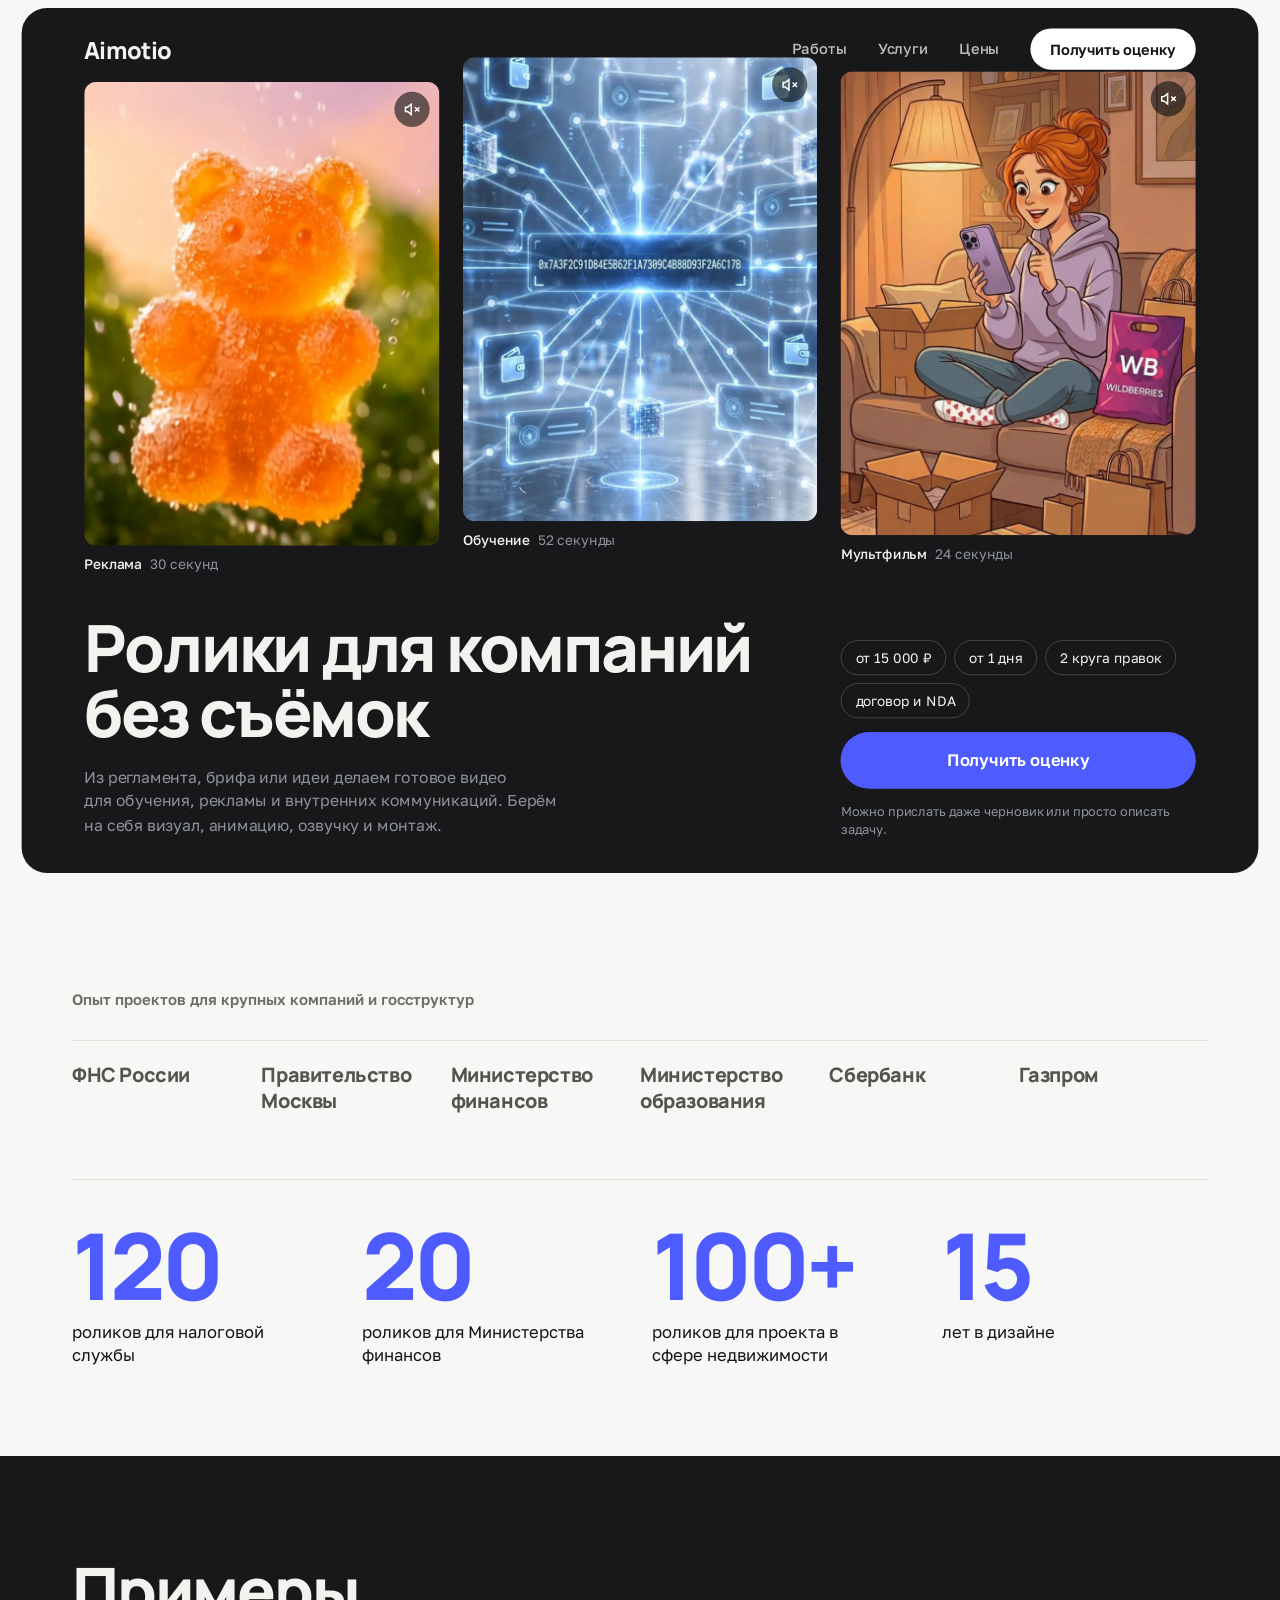
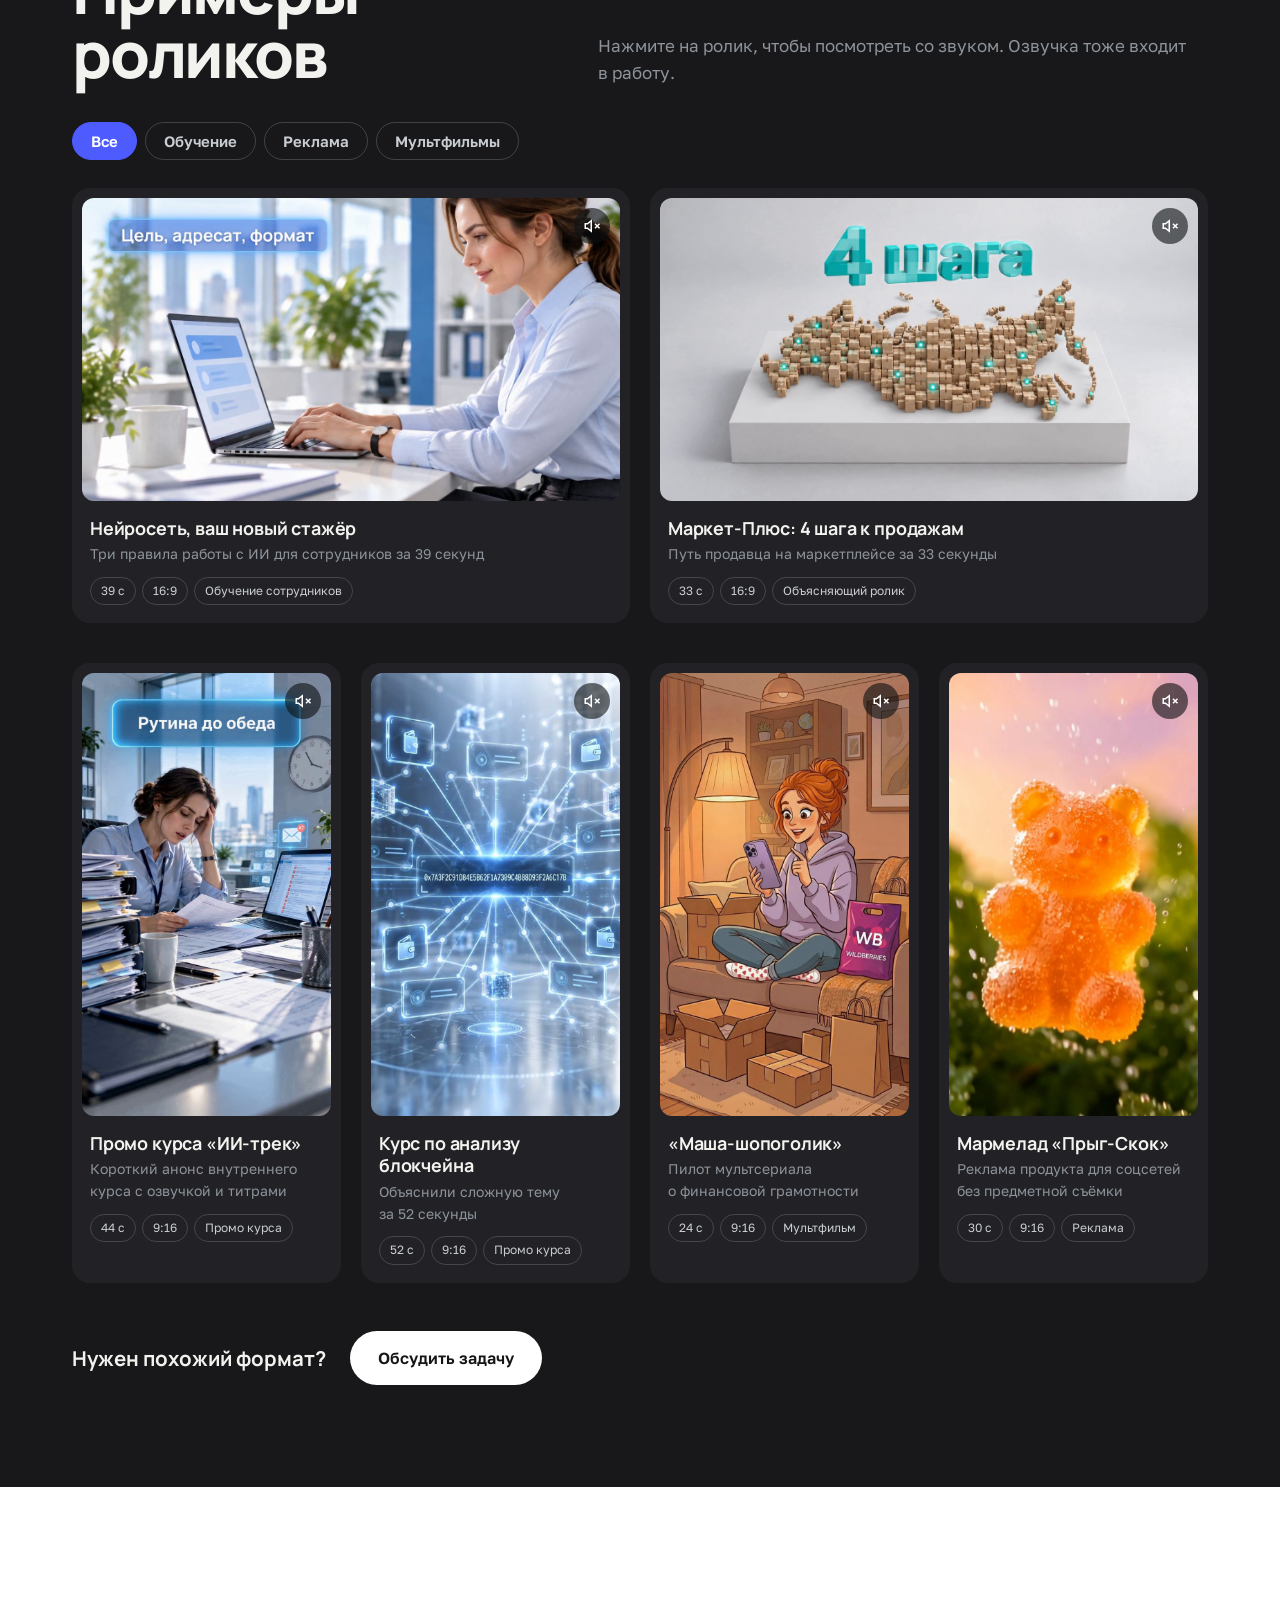
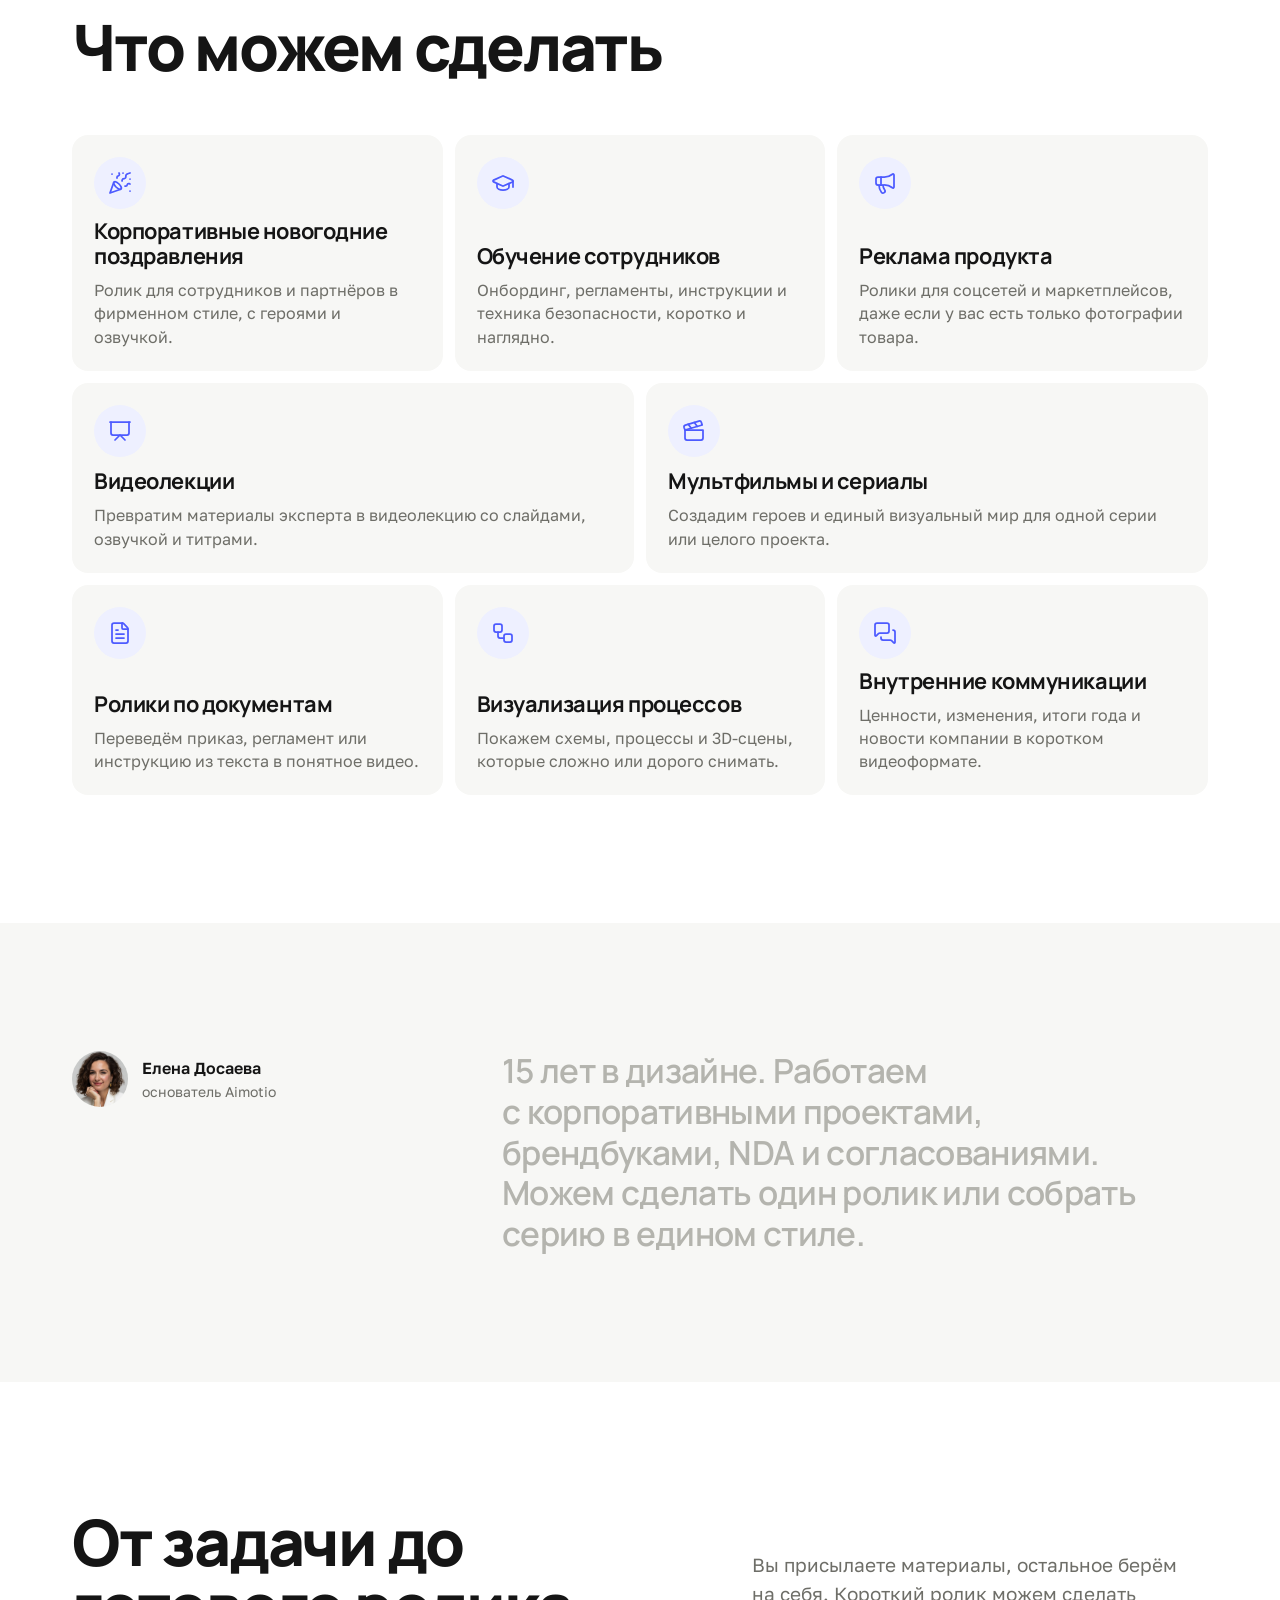
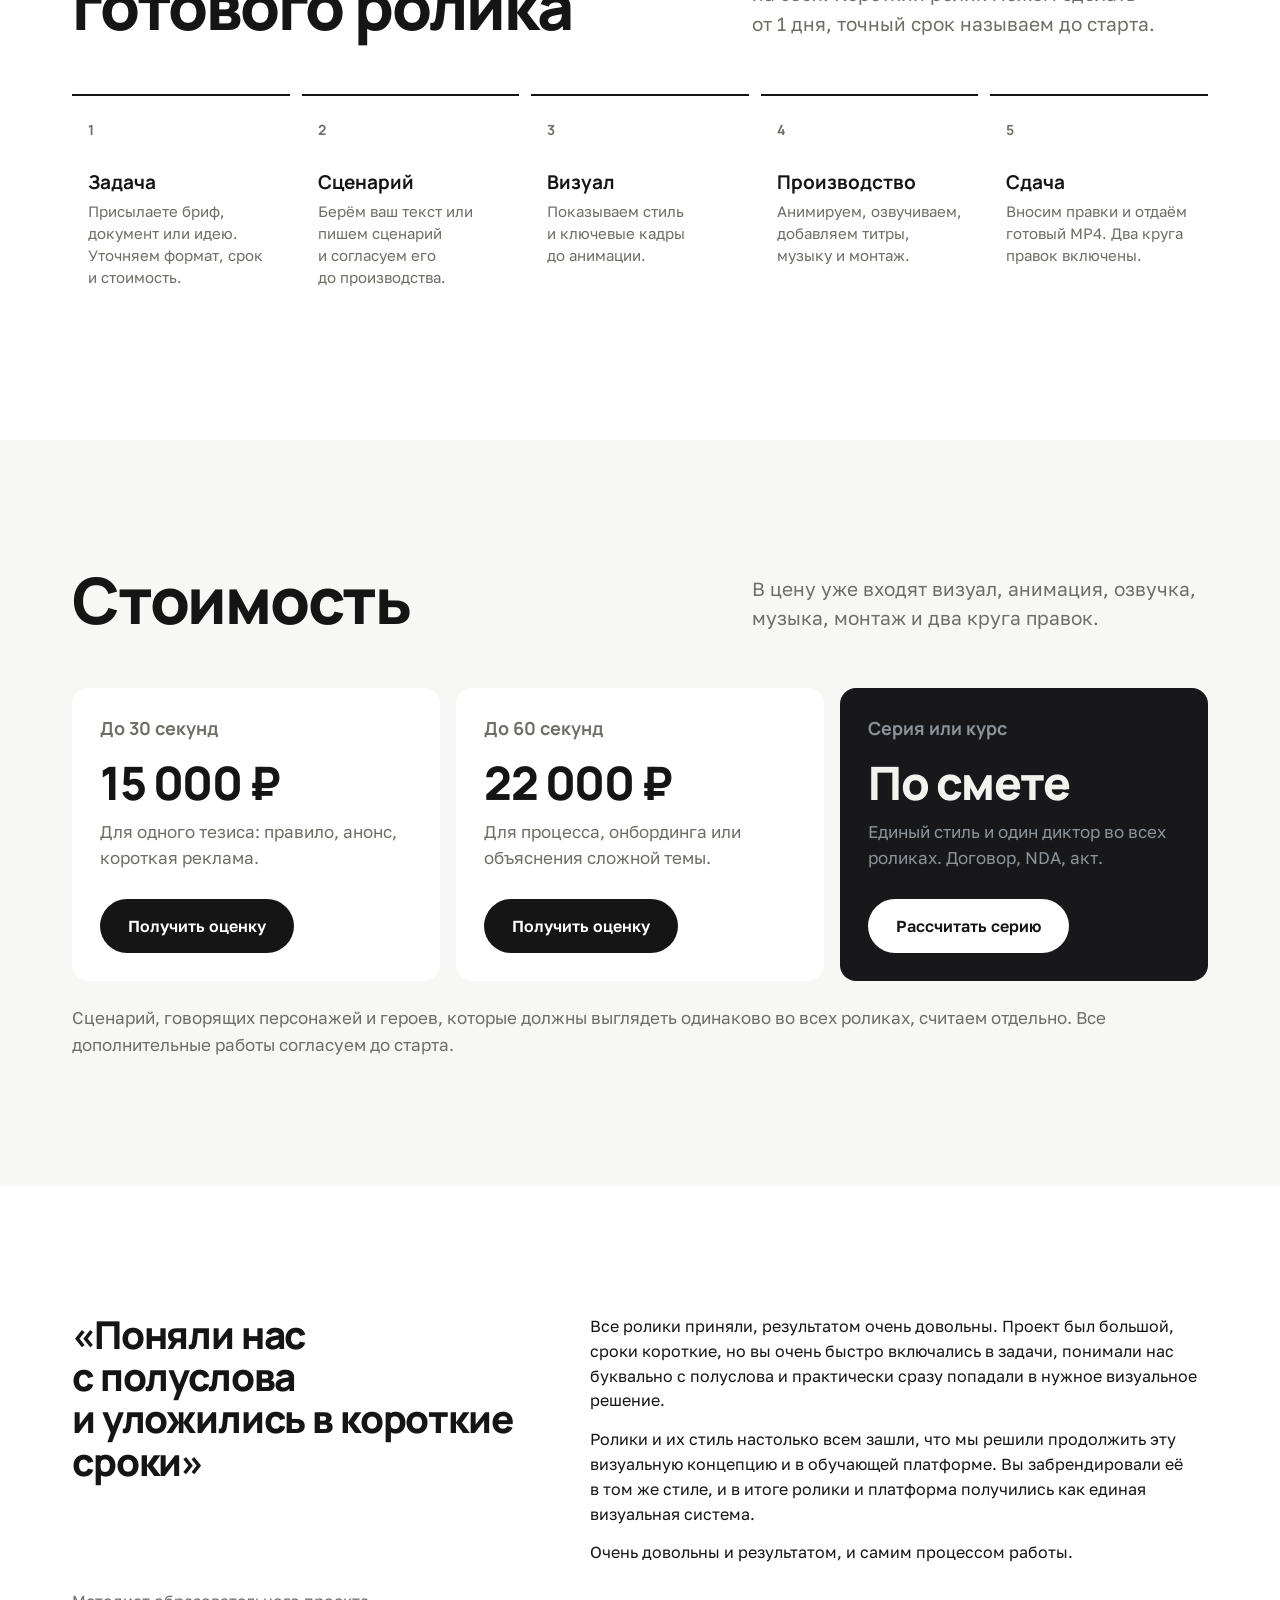
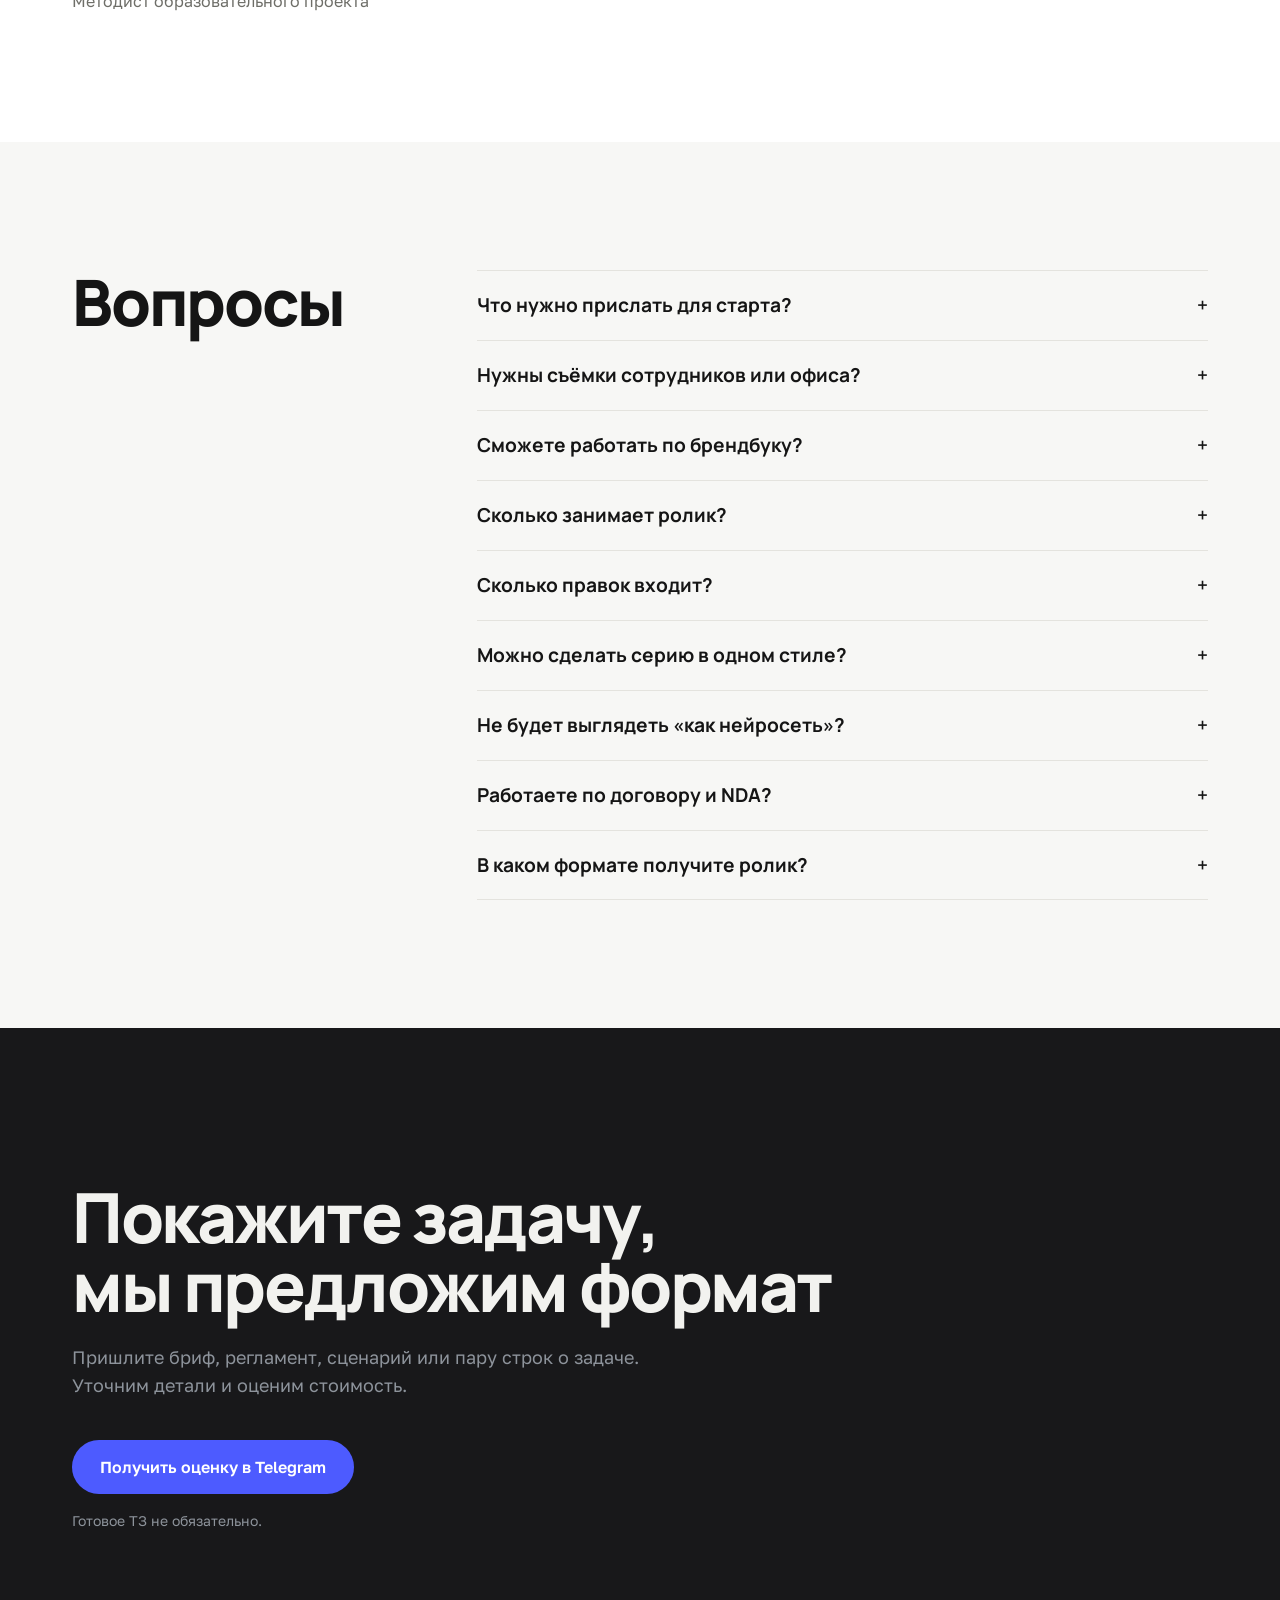
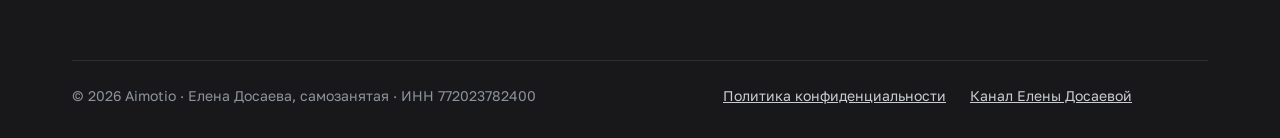
==== commit d4337b84: "Aimotio: 100+ на телефоне" ====
--- a/index.html
+++ b/index.html
@@ -19,7 +19,7 @@
 <link rel="preload" href="fonts/manrope-cyrillic.woff2" as="font" type="font/woff2" crossorigin>
 <link rel="preload" href="fonts/golos-cyrillic.woff2" as="font" type="font/woff2" crossorigin>
 <link rel="stylesheet" href="css/fonts.css?v=1">
-<link rel="stylesheet" href="css/site.css?v=77">
+<link rel="stylesheet" href="css/site.css?v=78">
 <!-- JSONLD -->
 <script type="application/ld+json">
 {
--- a/css/site.css
+++ b/css/site.css
@@ -418,3 +418,4 @@
 .review__lead { color: var(--ink); }
 .plan--dark .btn { background: #fff; color: var(--ink); }
 .plan--dark .btn:hover { background: #E9EBEF; }
+@media (max-width: 809px) { .nums b { min-width: 3.3ch; } }
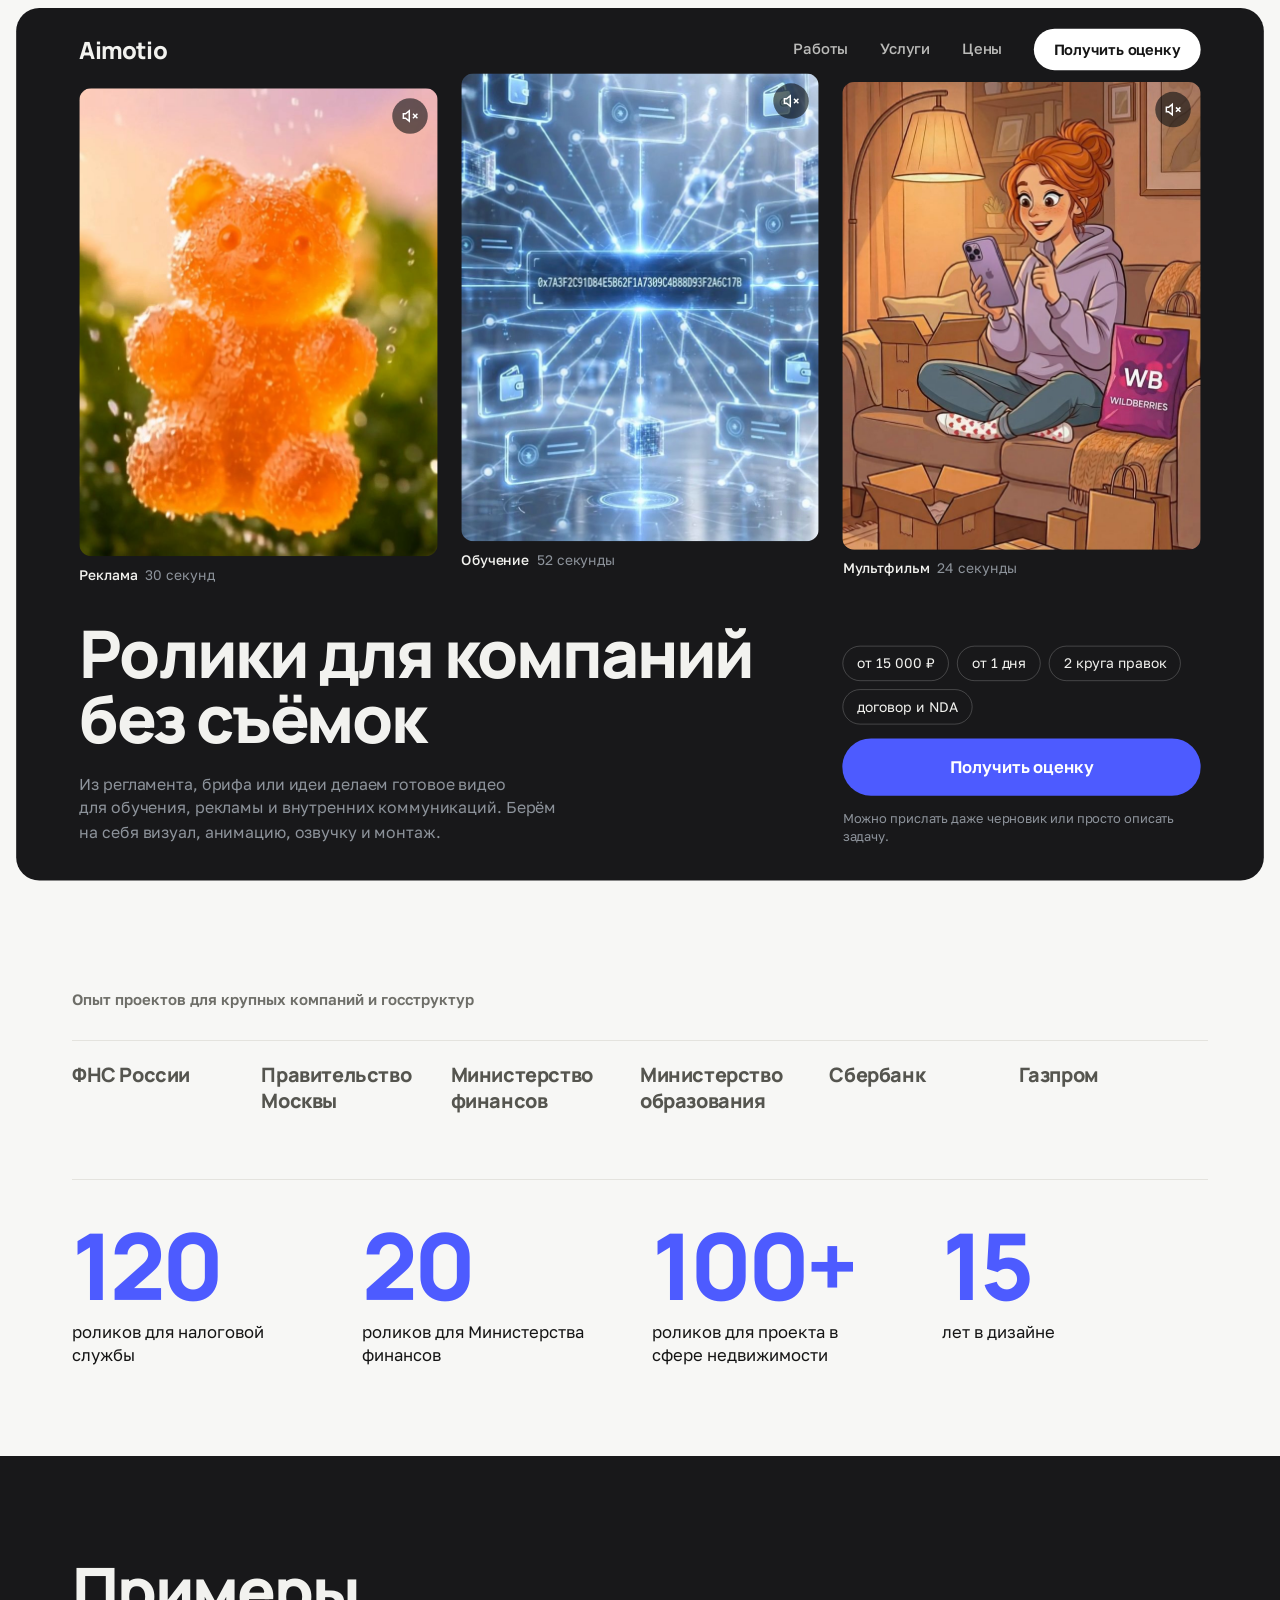
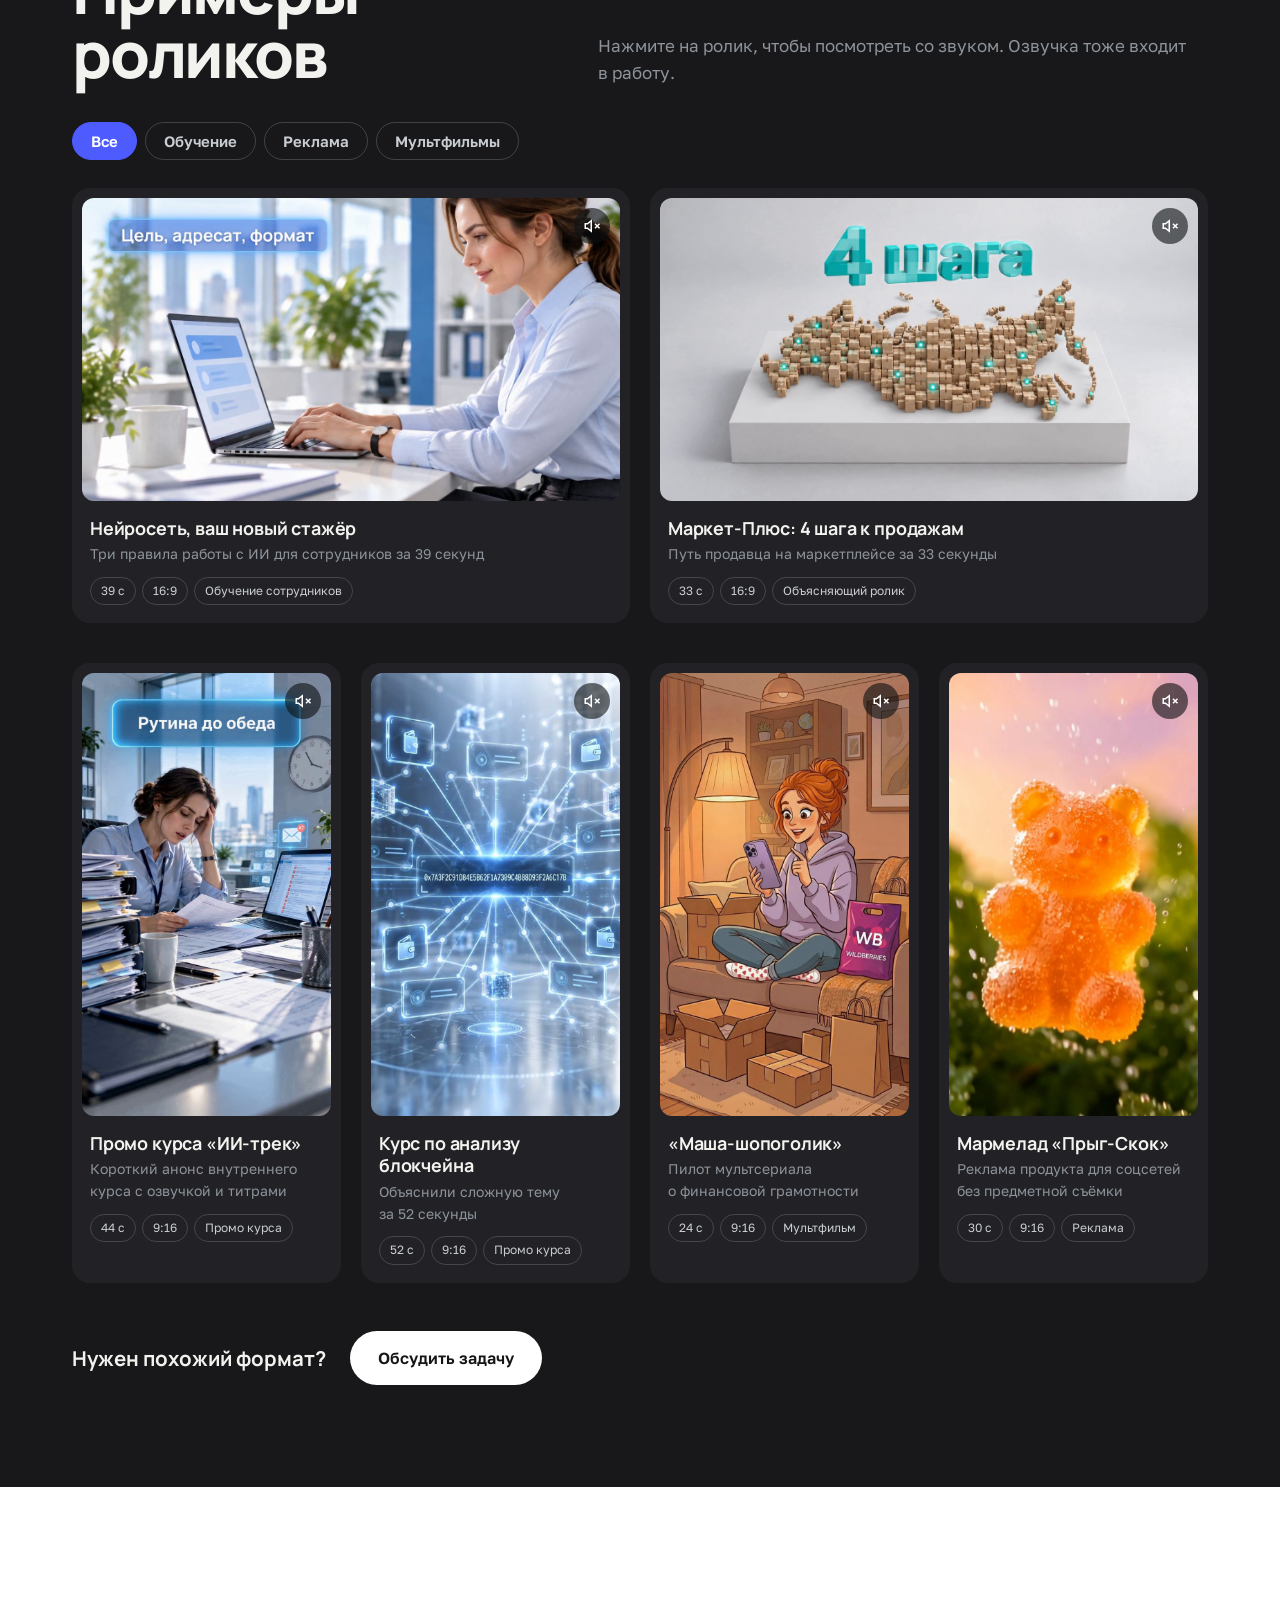
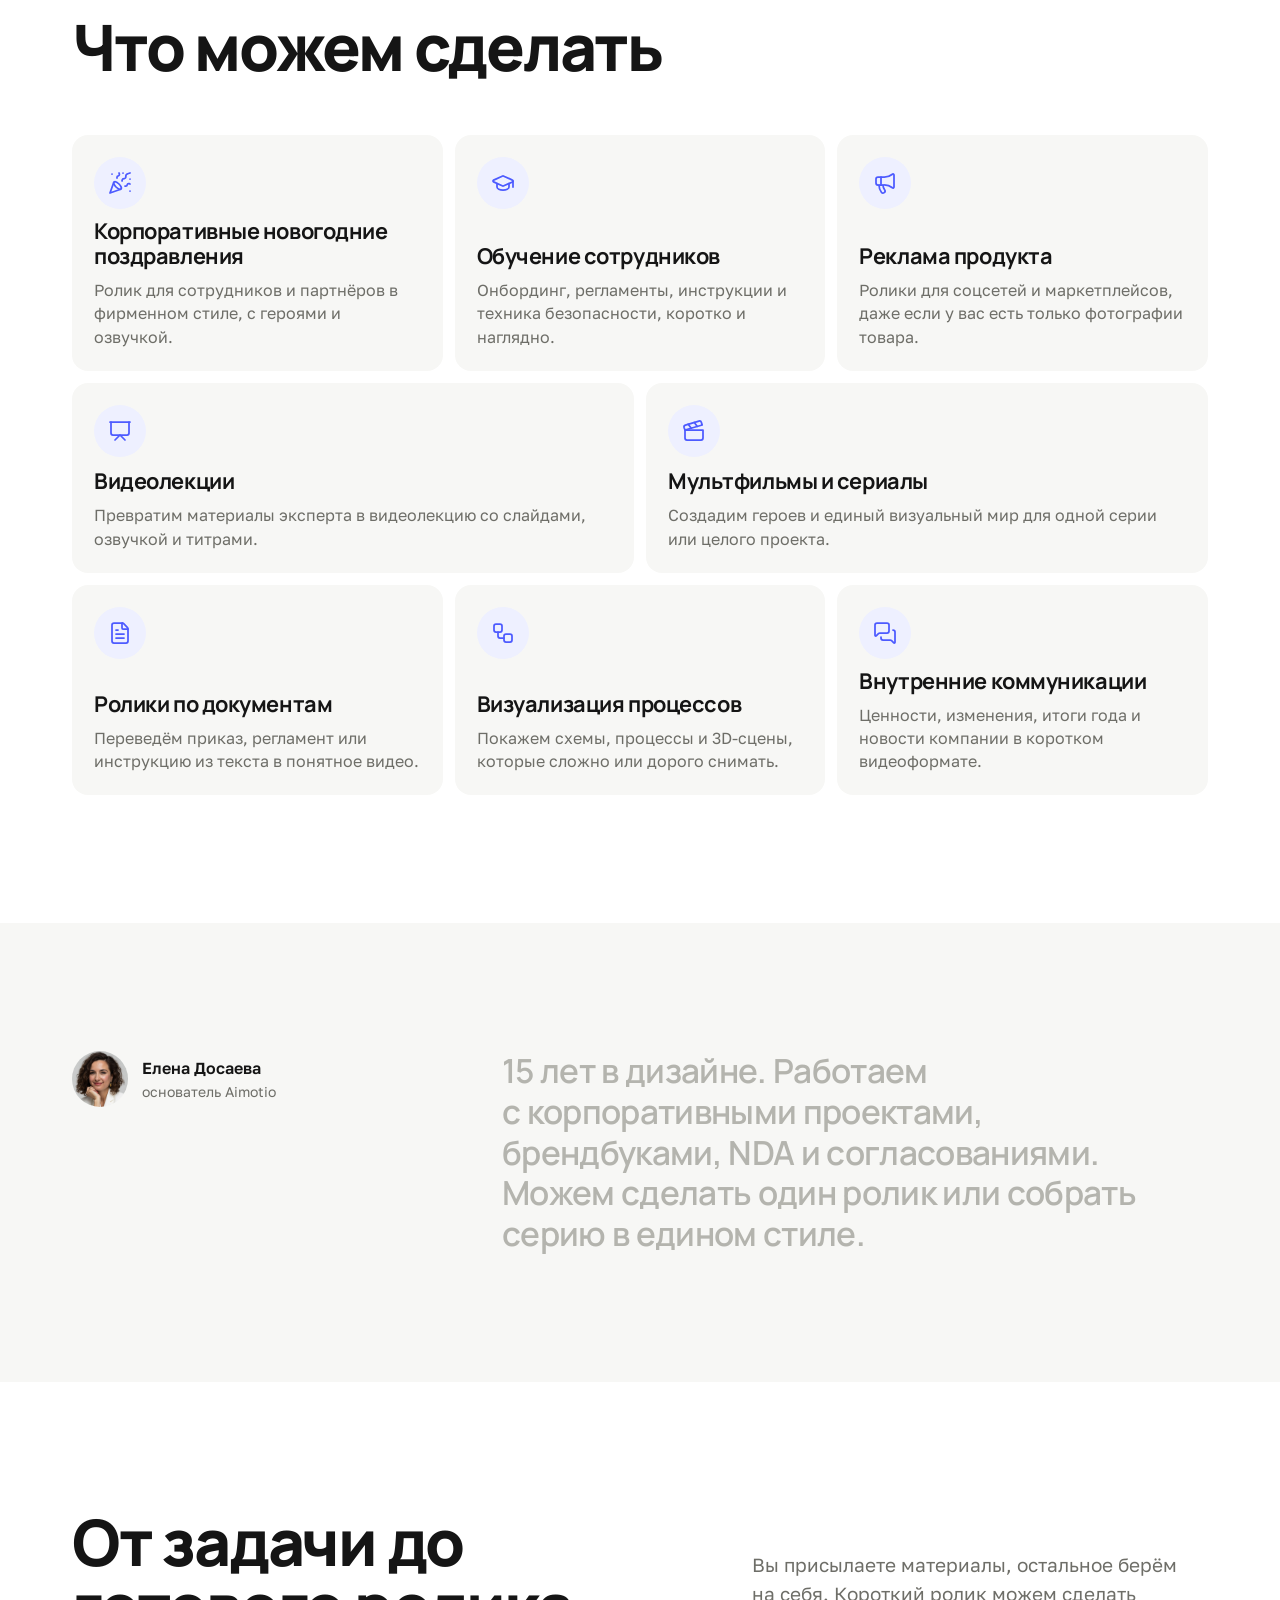
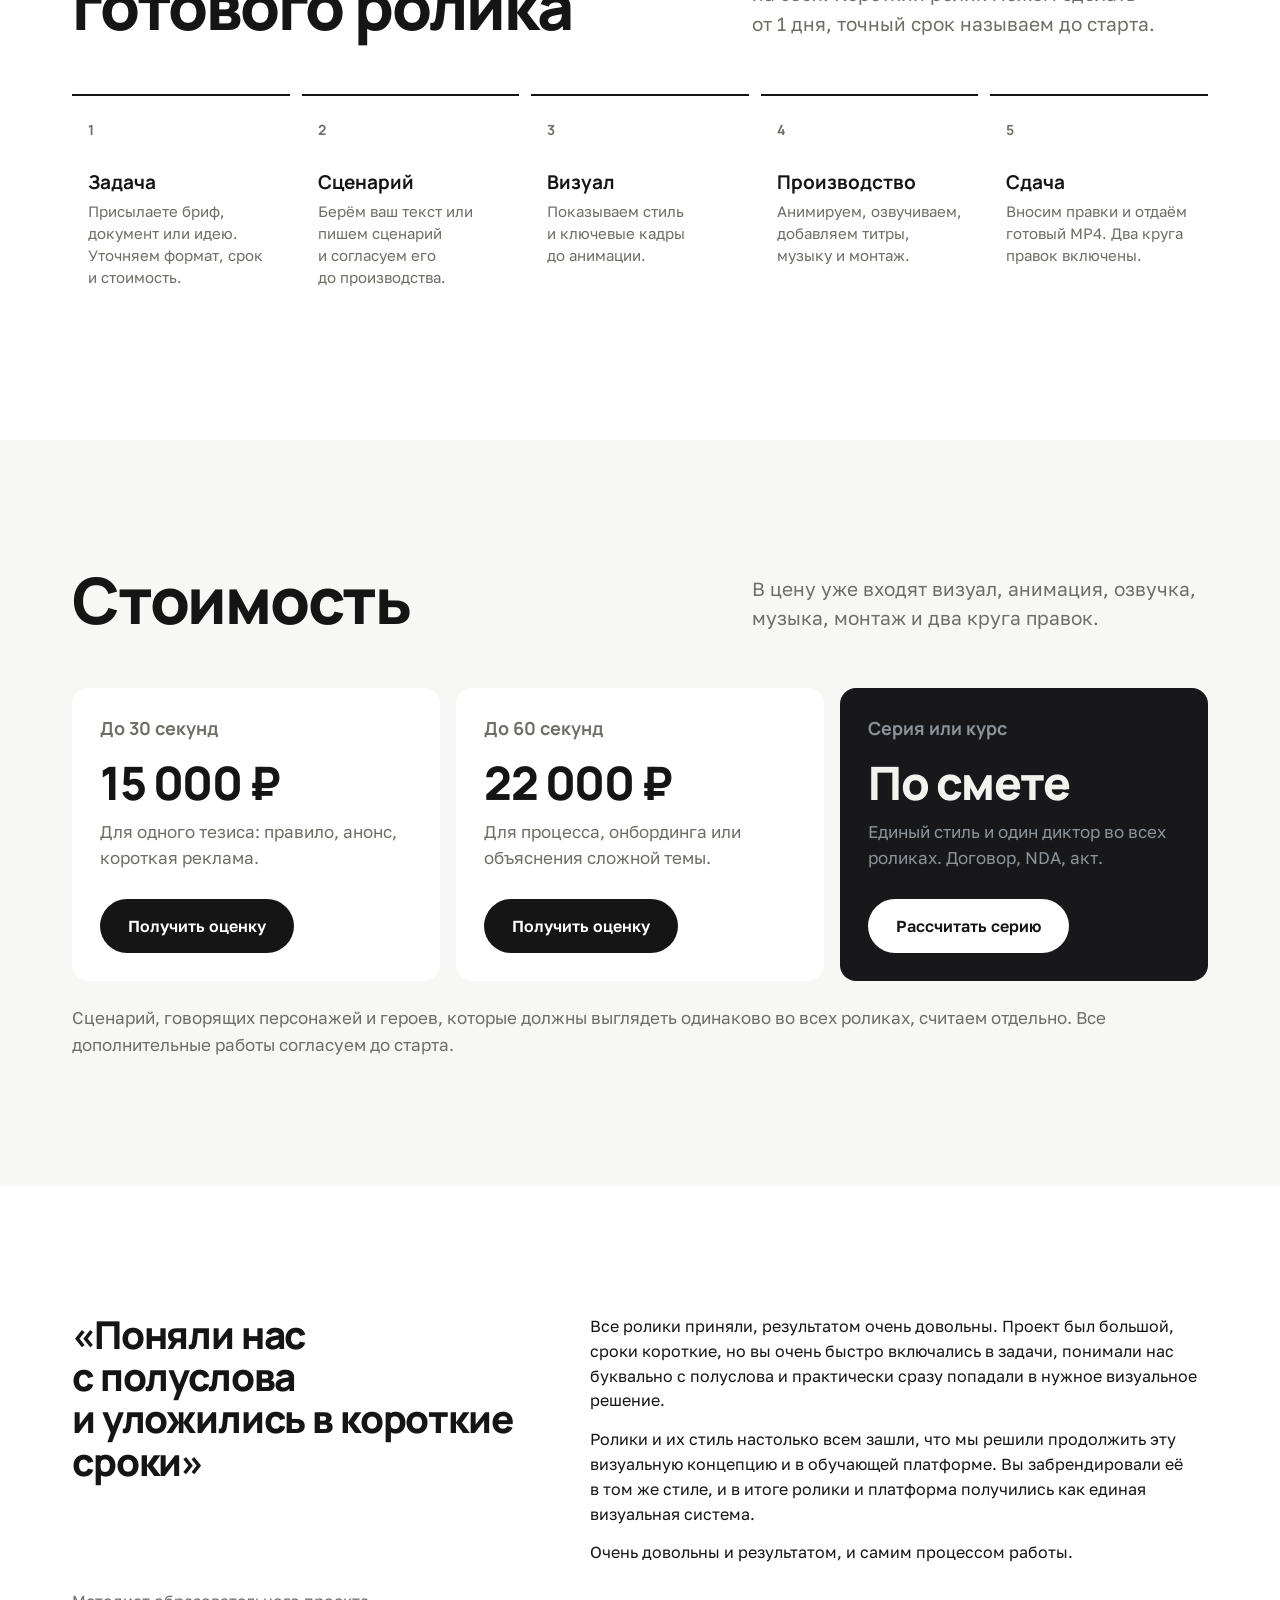
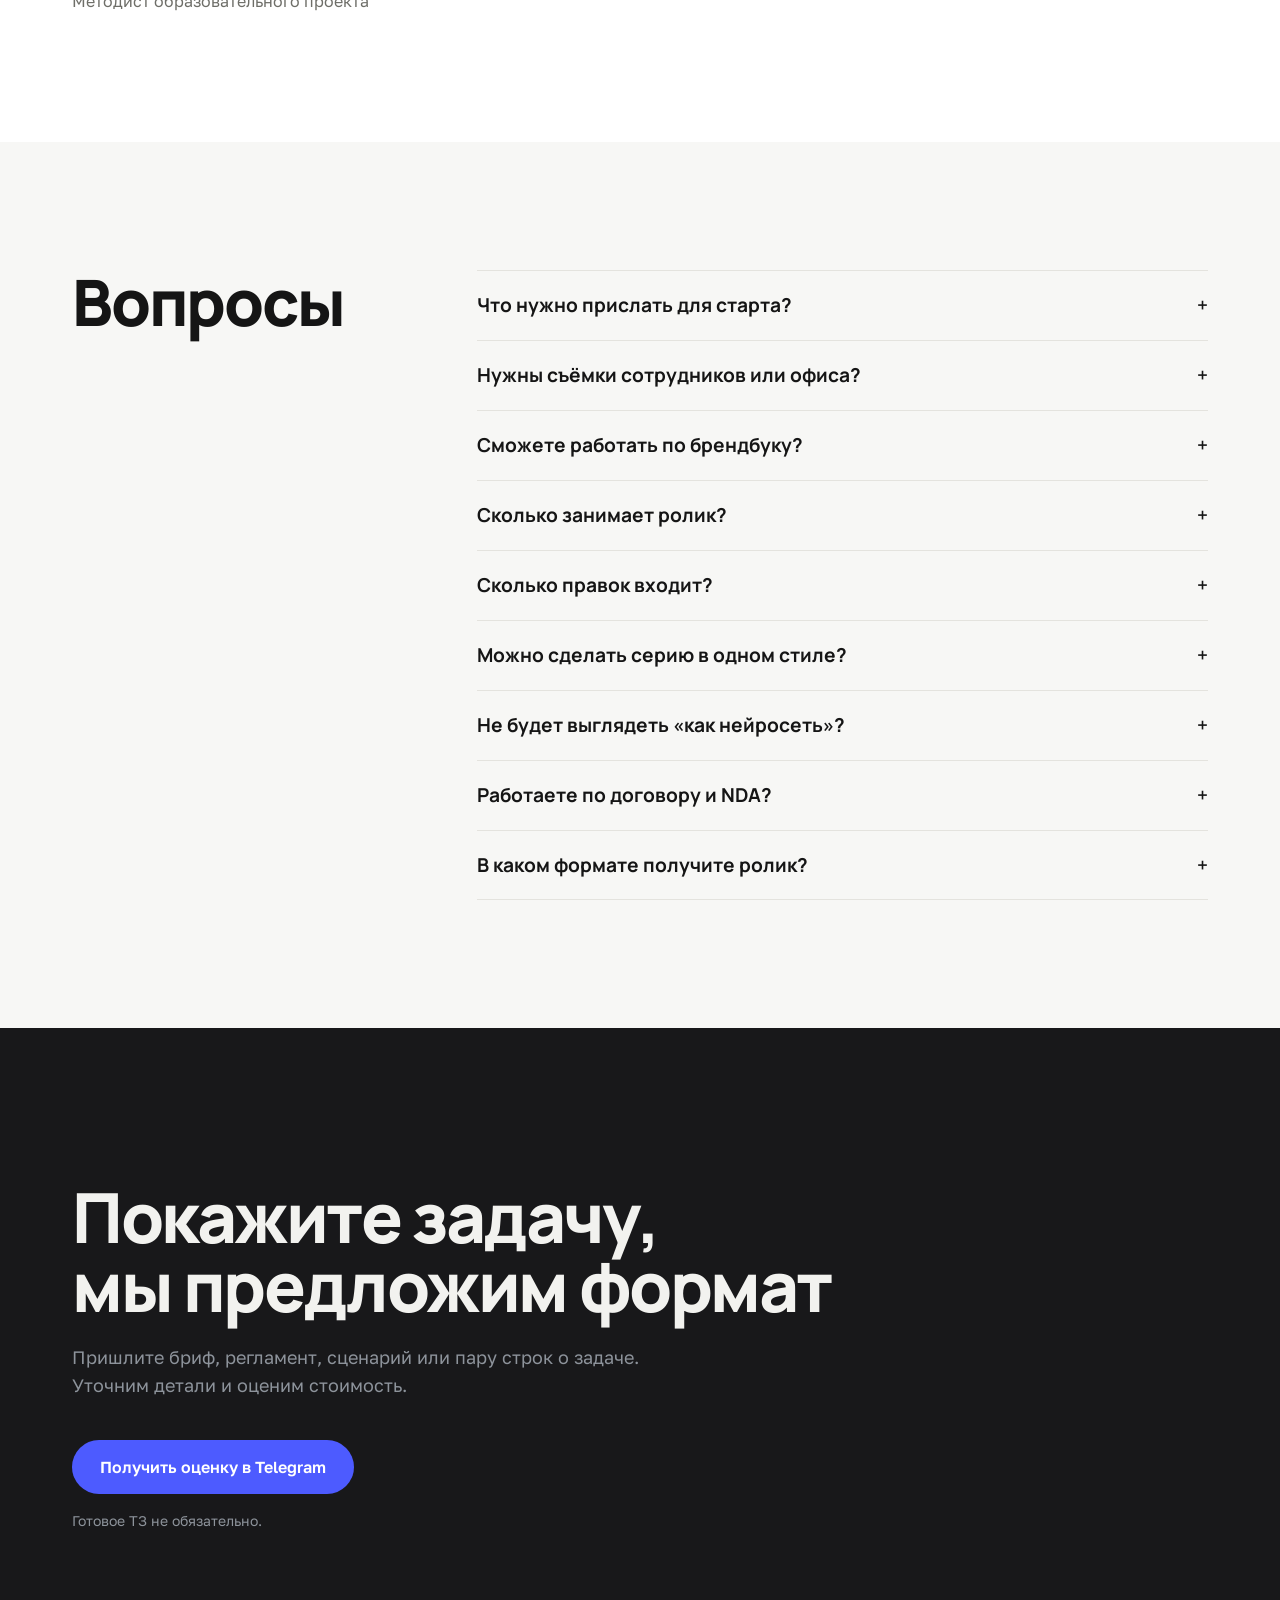
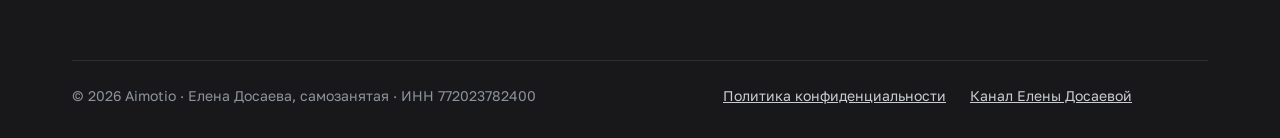
==== commit fda99d29: "Aimotio: домен aimotio.ru (CNAME, canonical, og)" ====
--- a/index.html
+++ b/index.html
@@ -9,8 +9,9 @@
 <meta property="og:title" content="Ролики для компаний без съёмок | Aimotio">
 <meta property="og:description" content="Из брифа, регламента или идеи – в готовый ролик с анимацией, озвучкой и титрами. От 15 000 ₽.">
 <meta property="og:type" content="website">
-<!-- при публикации заменить на абсолютный адрес: https://<домен>/media/og.jpg -->
-<meta property="og:image" content="media/og.jpg">
+<link rel="canonical" href="https://aimotio.ru/">
+<meta property="og:url" content="https://aimotio.ru/">
+<meta property="og:image" content="https://aimotio.ru/media/og.jpg">
 <meta property="og:image:width" content="1200">
 <meta property="og:image:height" content="630">
 <meta name="twitter:card" content="summary_large_image">
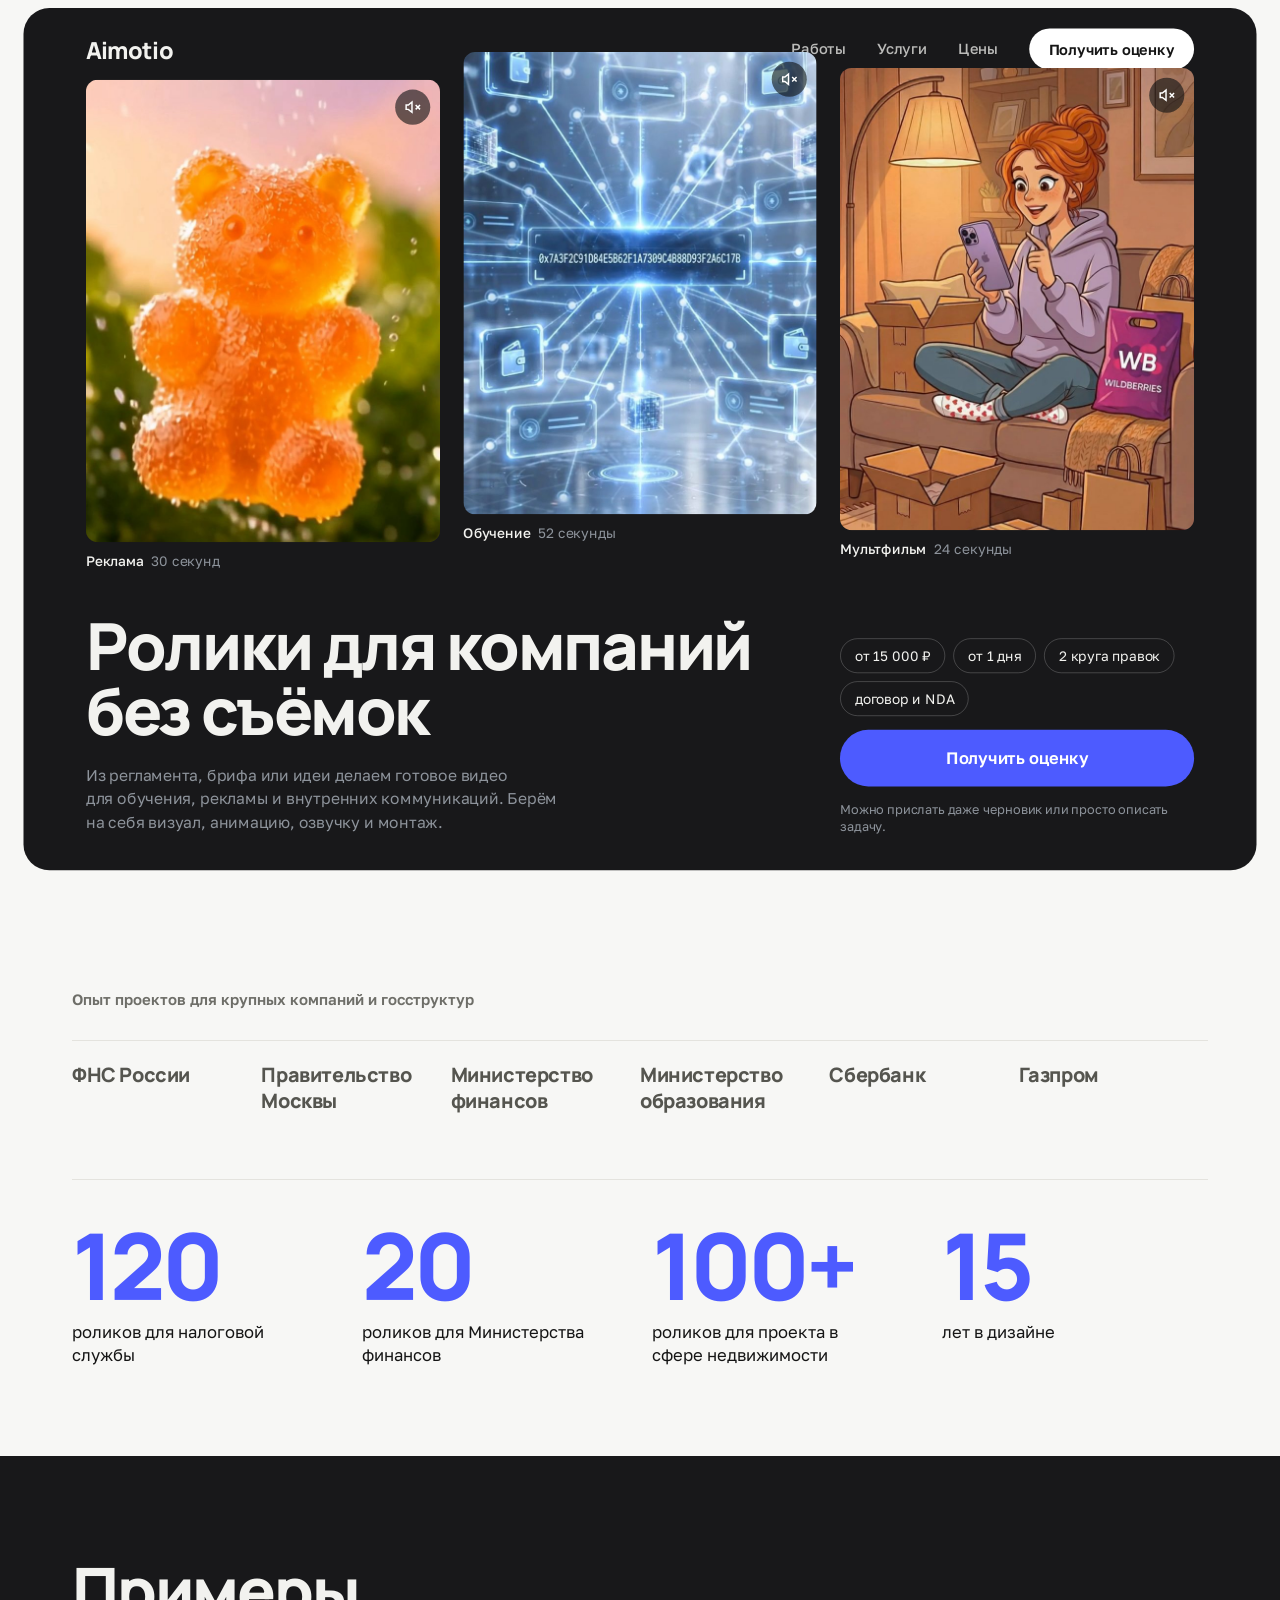
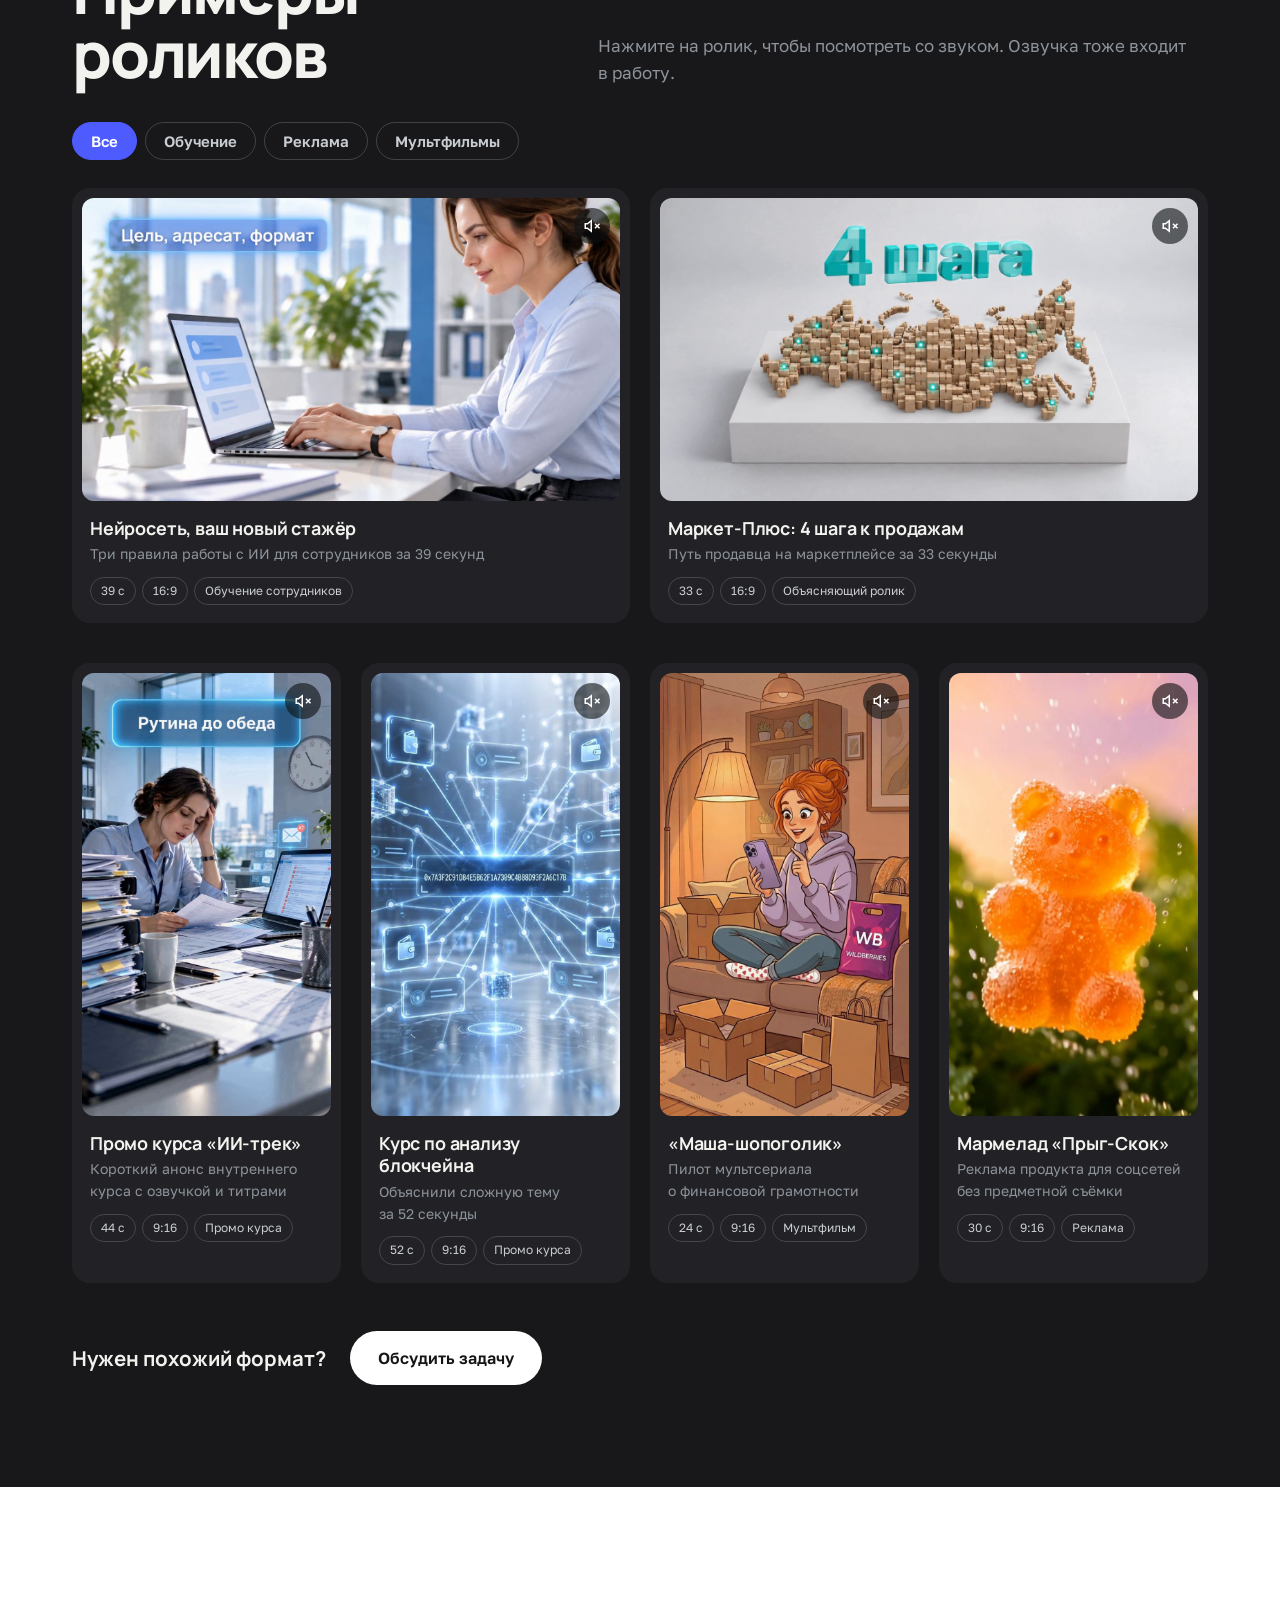
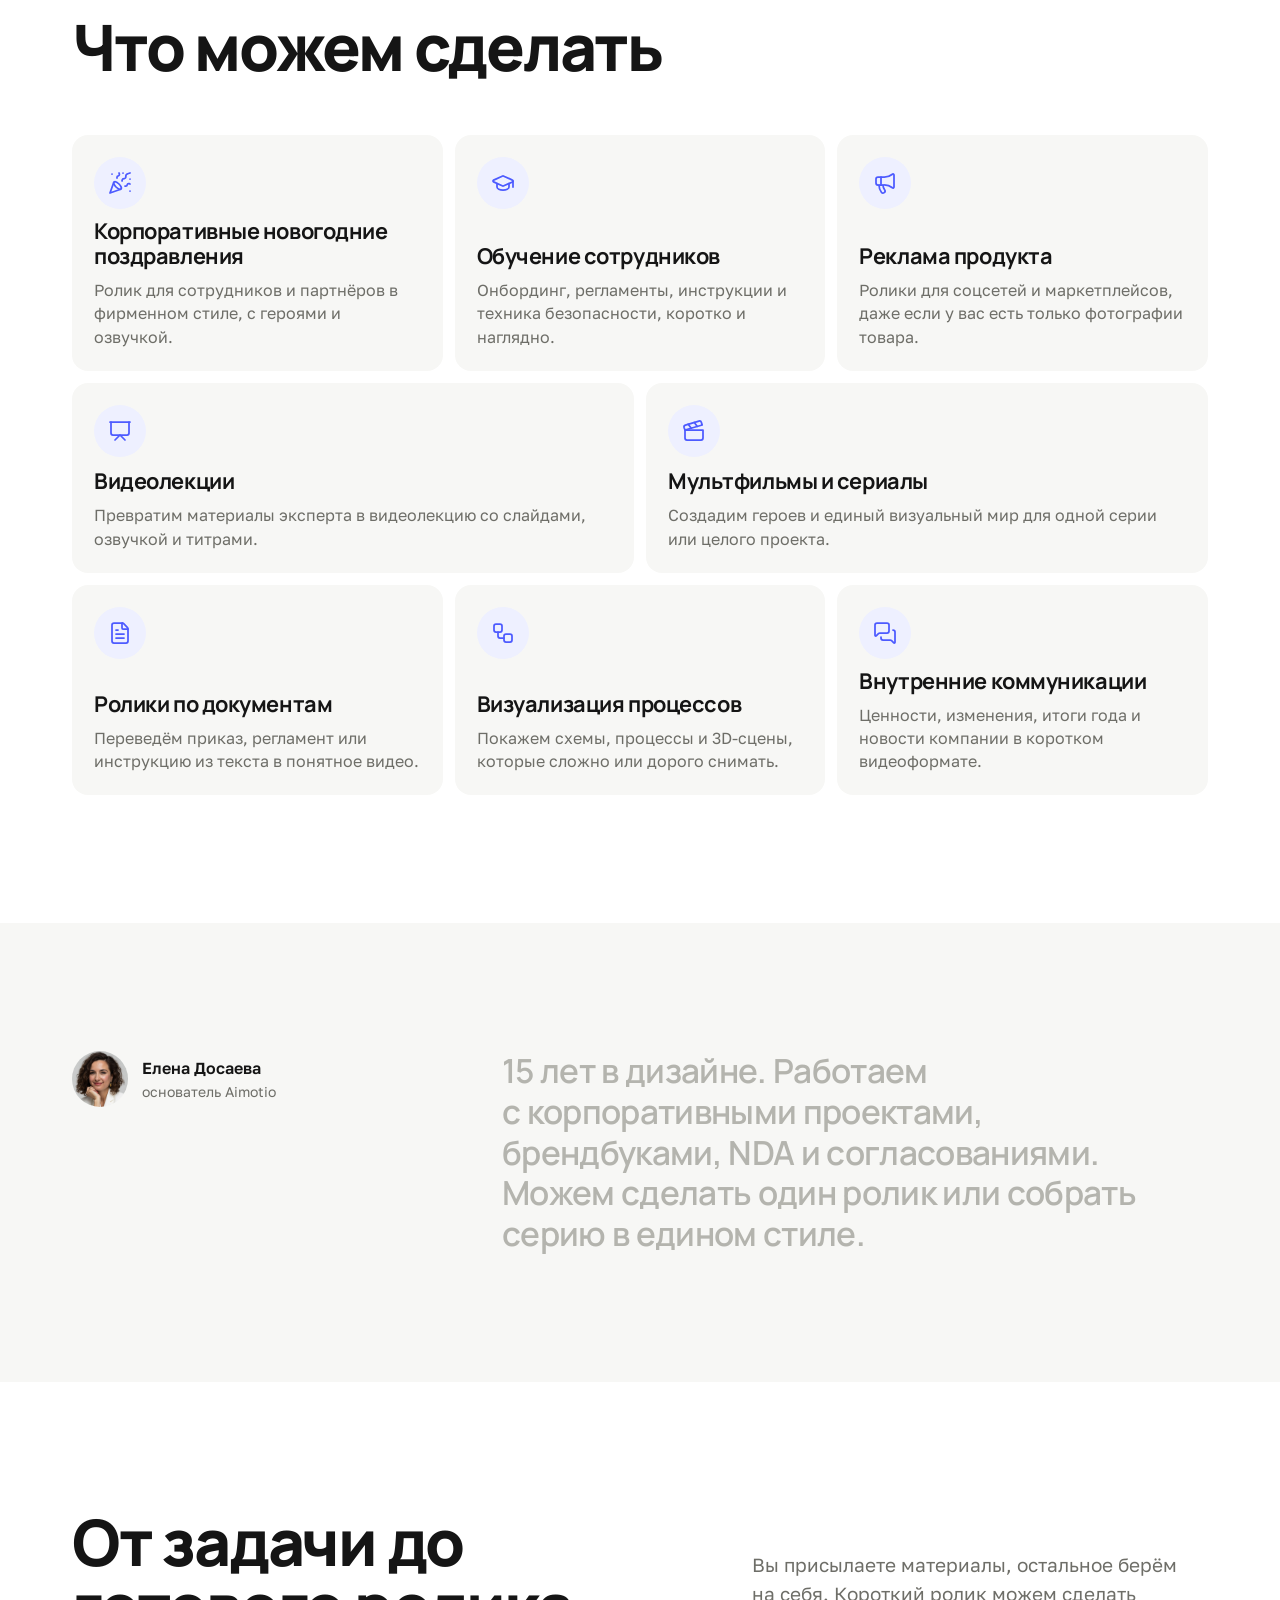
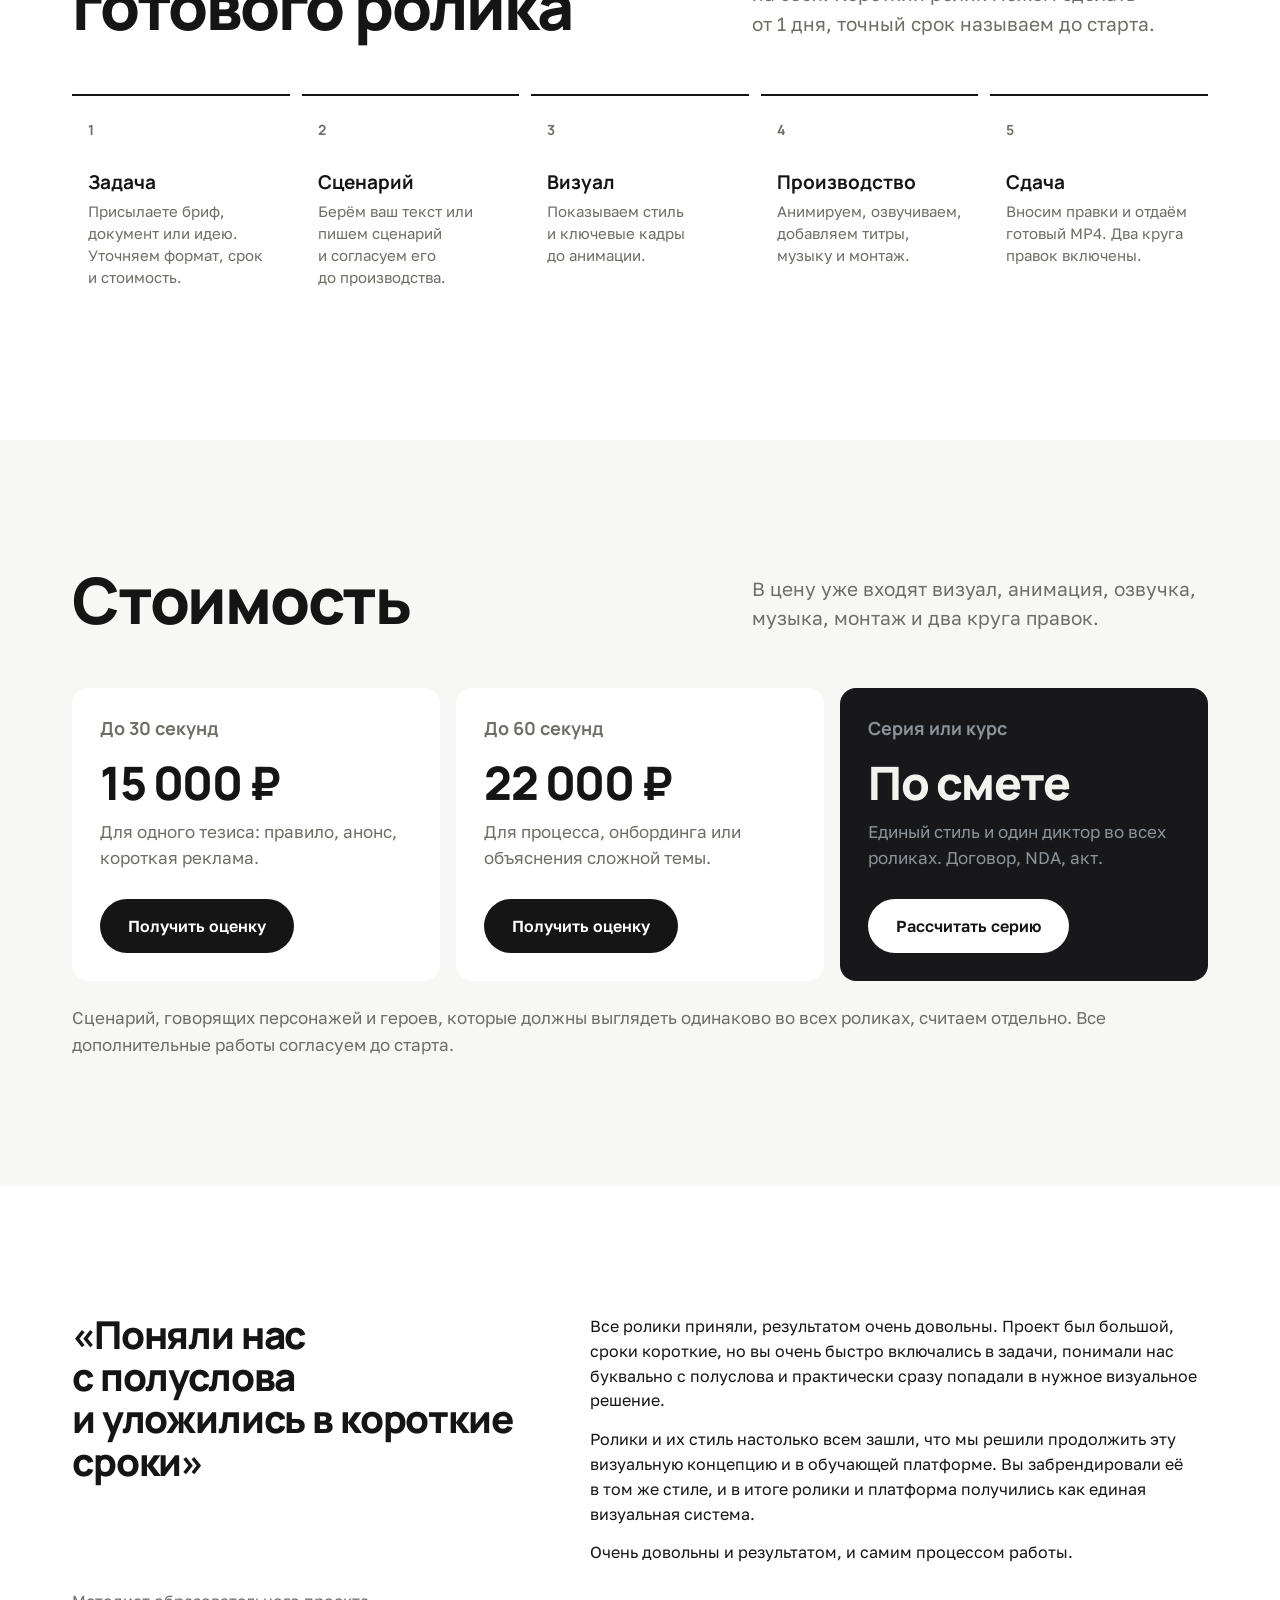
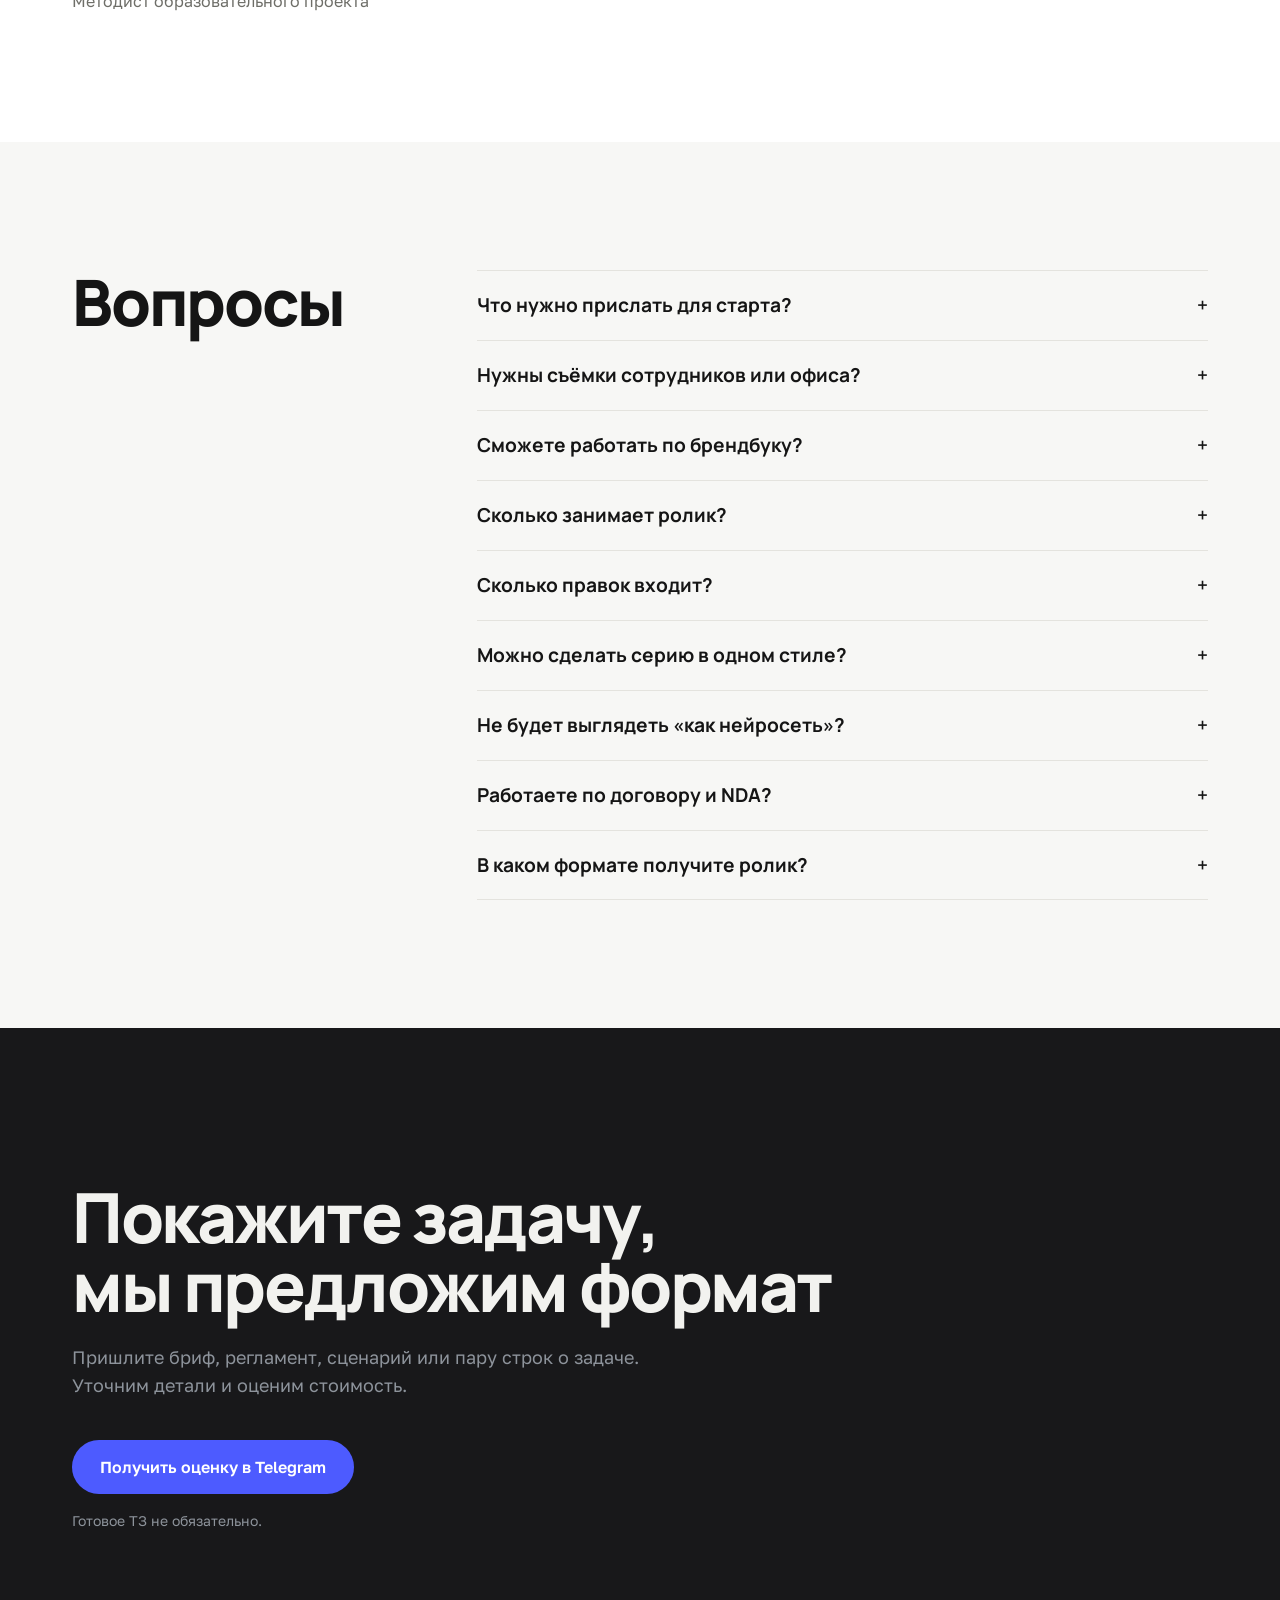
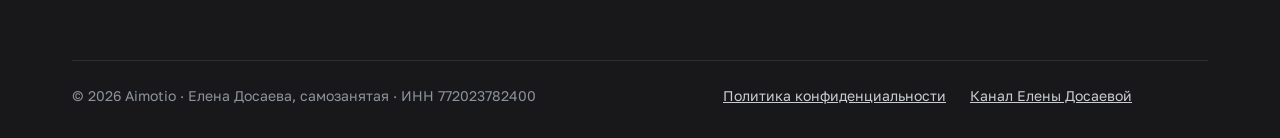
==== commit 43bb8214: "Aimotio: открыта индексация, robots.txt и sitemap" ====
--- a/index.html
+++ b/index.html
@@ -2,7 +2,6 @@
 <html lang="ru" class="js-motion">
 <head>
 <meta charset="utf-8">
-<meta name="robots" content="noindex, nofollow">
 <meta name="viewport" content="width=device-width, initial-scale=1">
 <title>Ролики для компаний без съёмок | Aimotio</title>
 <meta name="description" content="Делаем ролики для обучения, рекламы и внутренних коммуникаций по вашему брифу, регламенту или идее. Анимация, озвучка и титры. От 15 000 ₽, от 1 дня.">
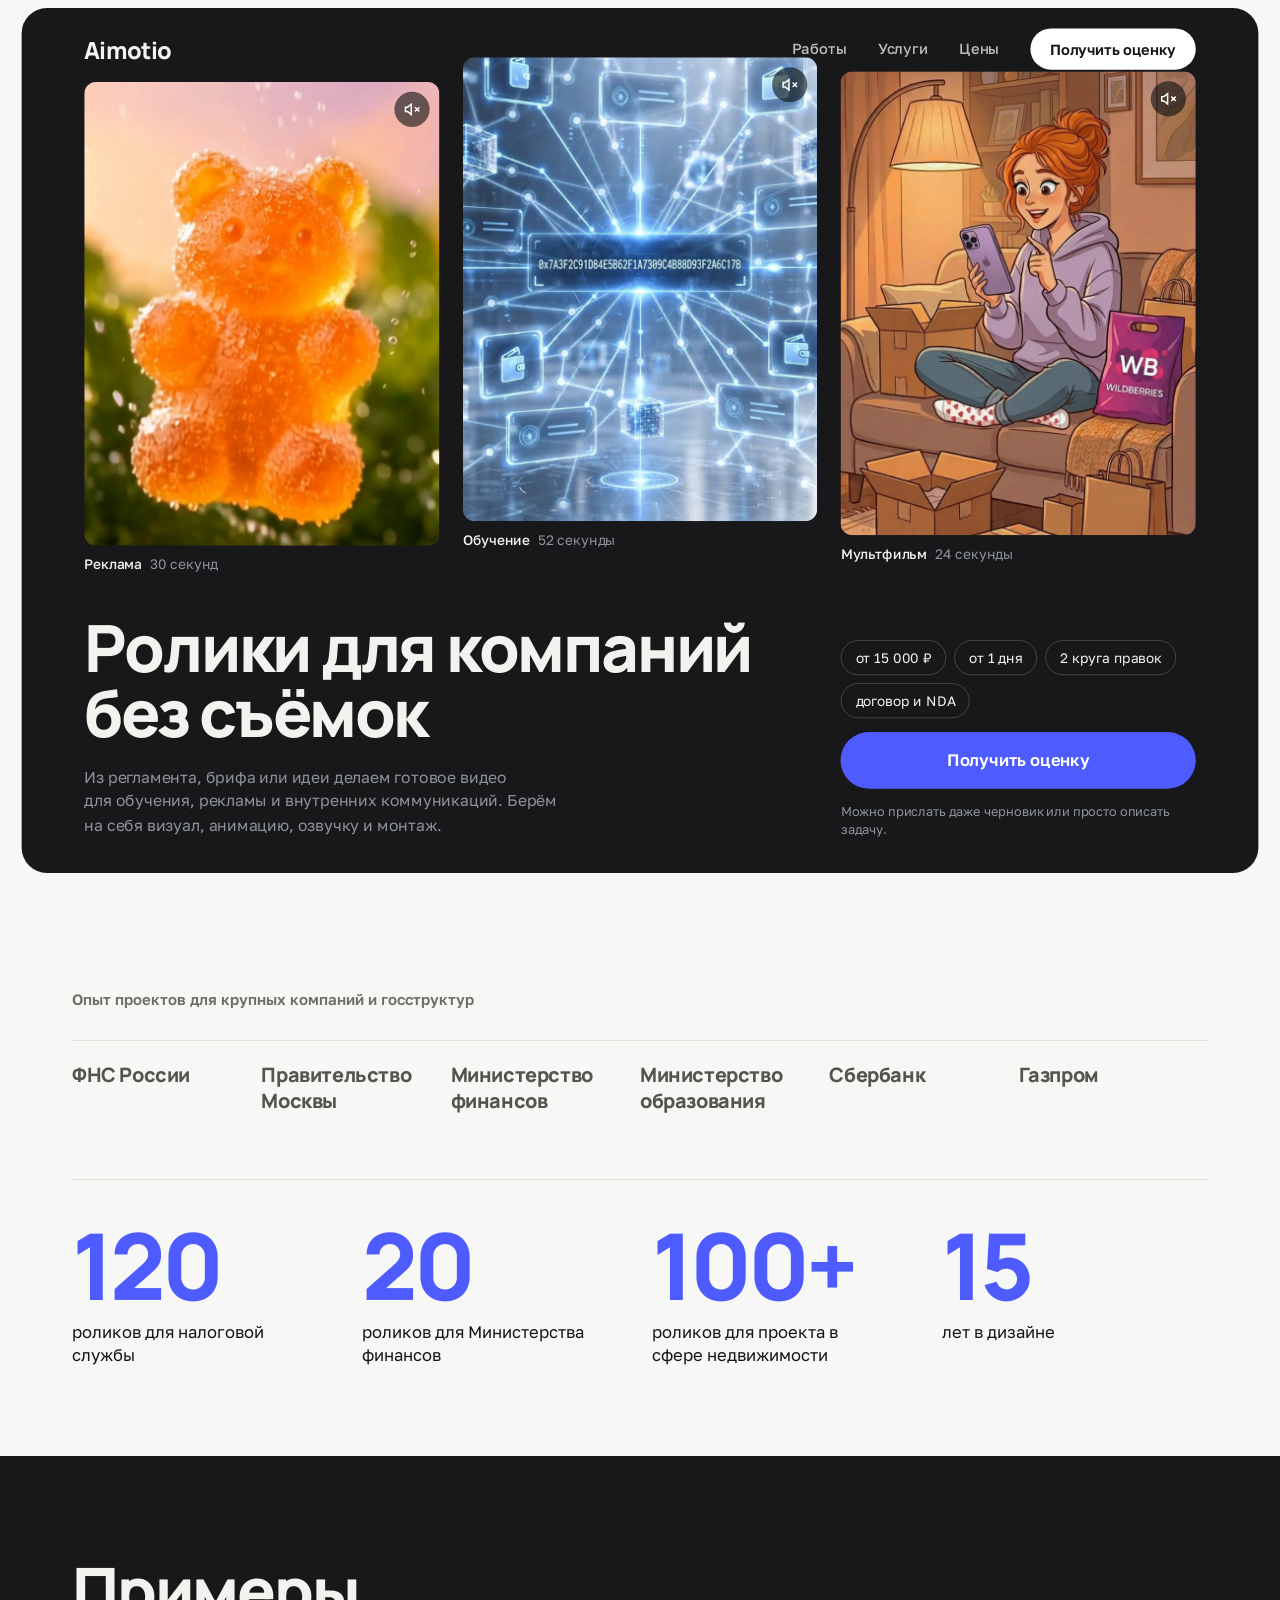
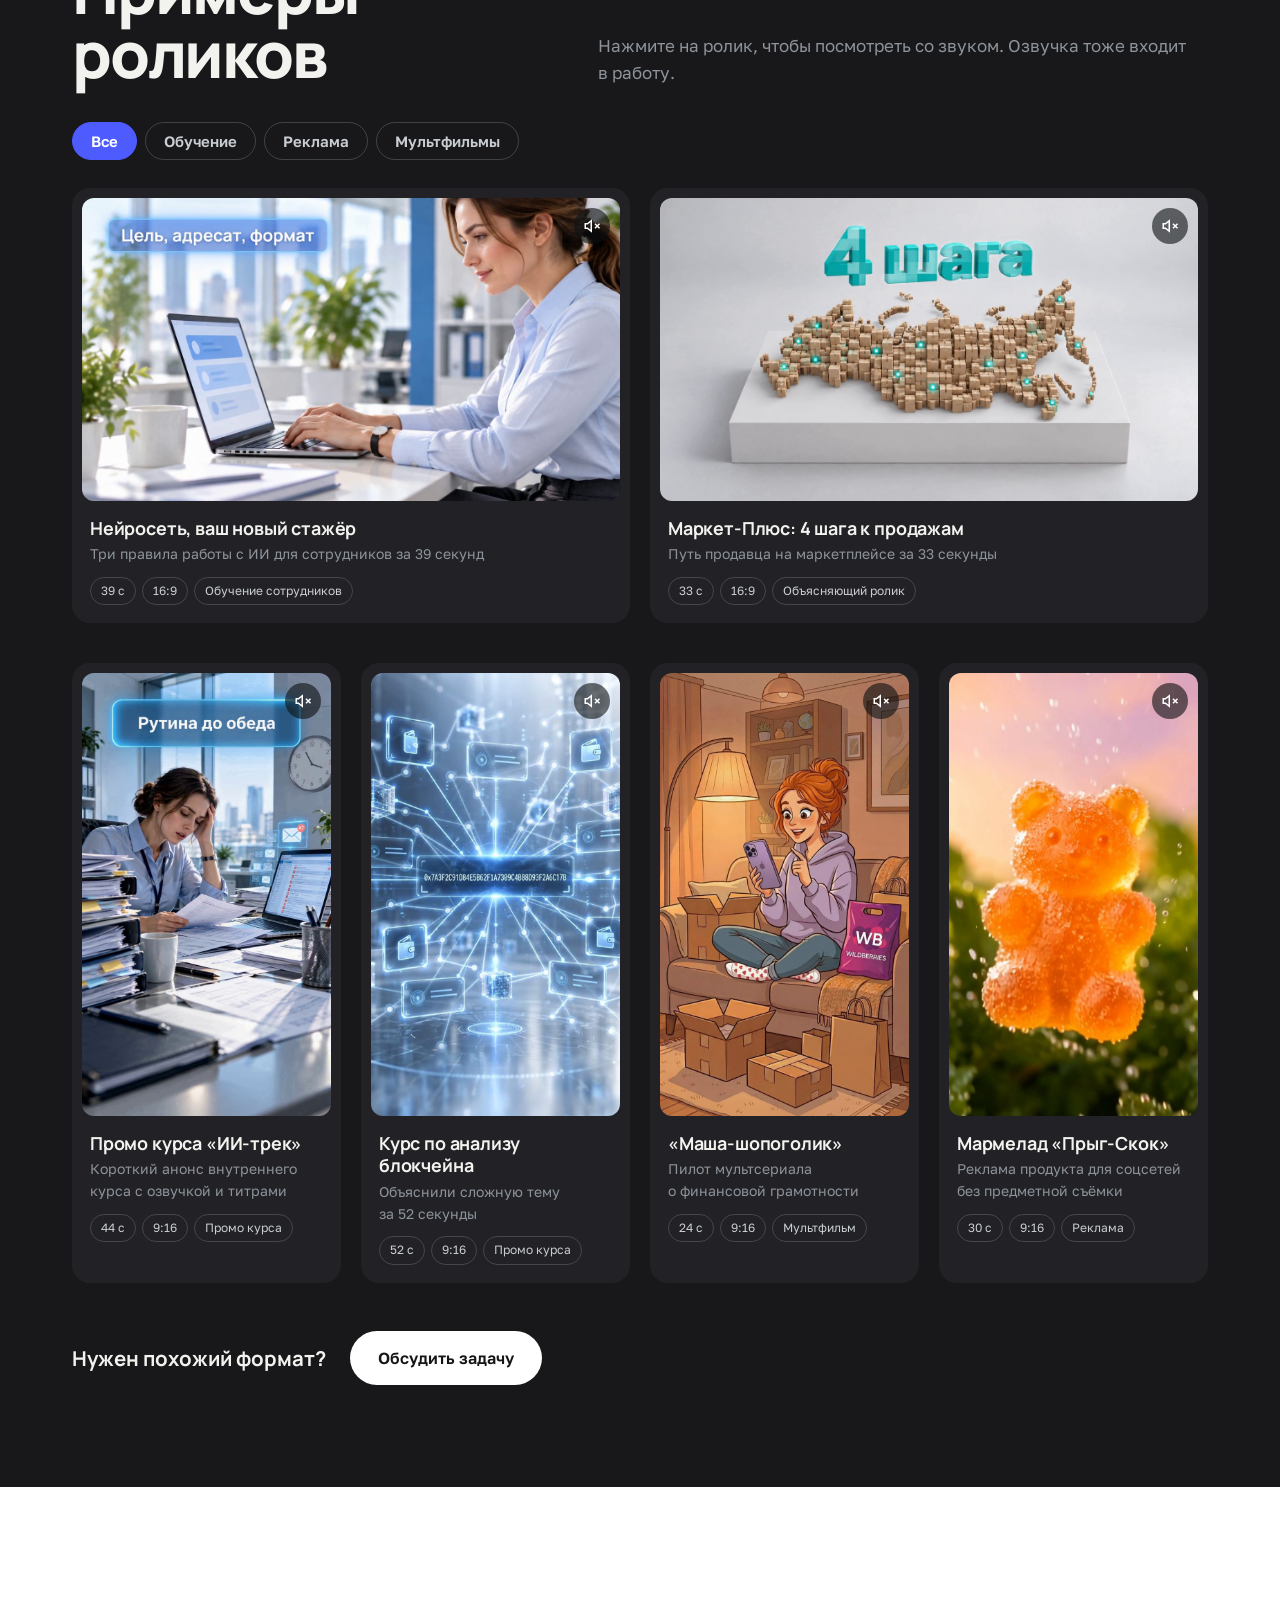
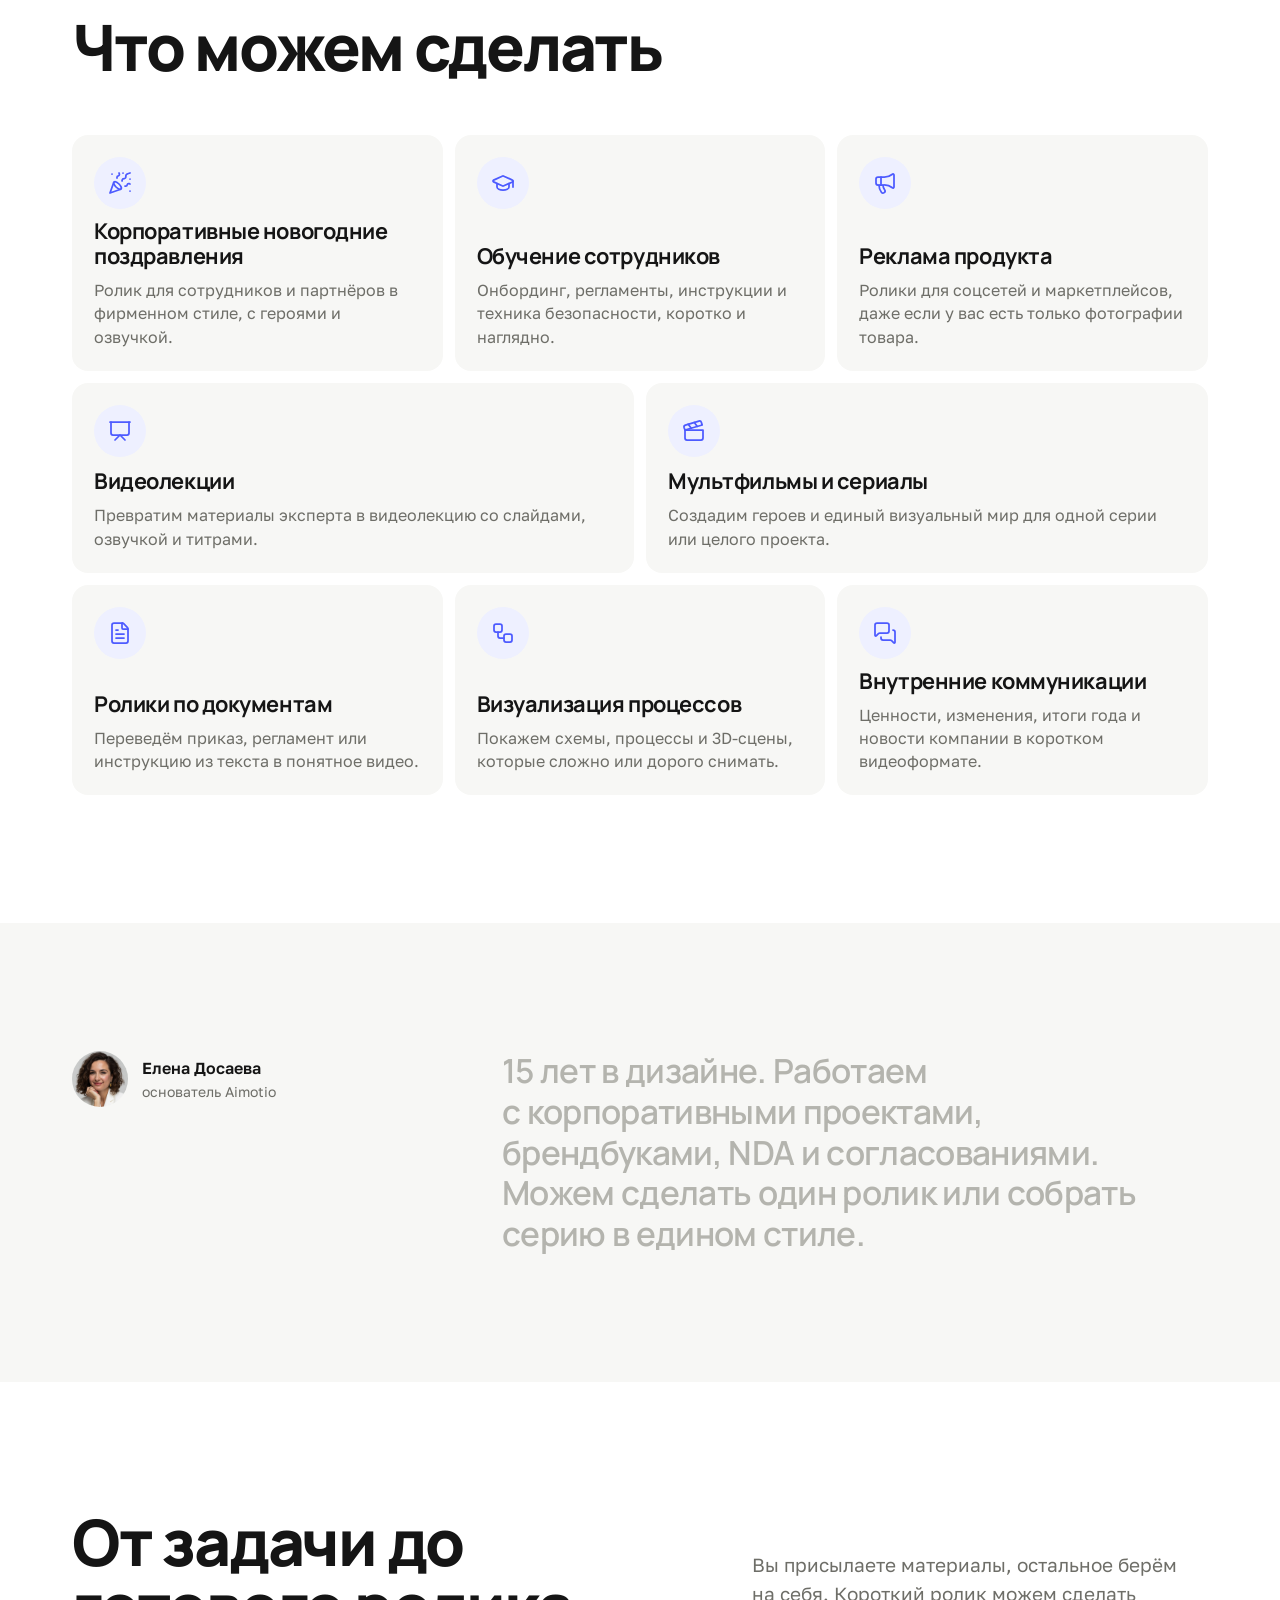
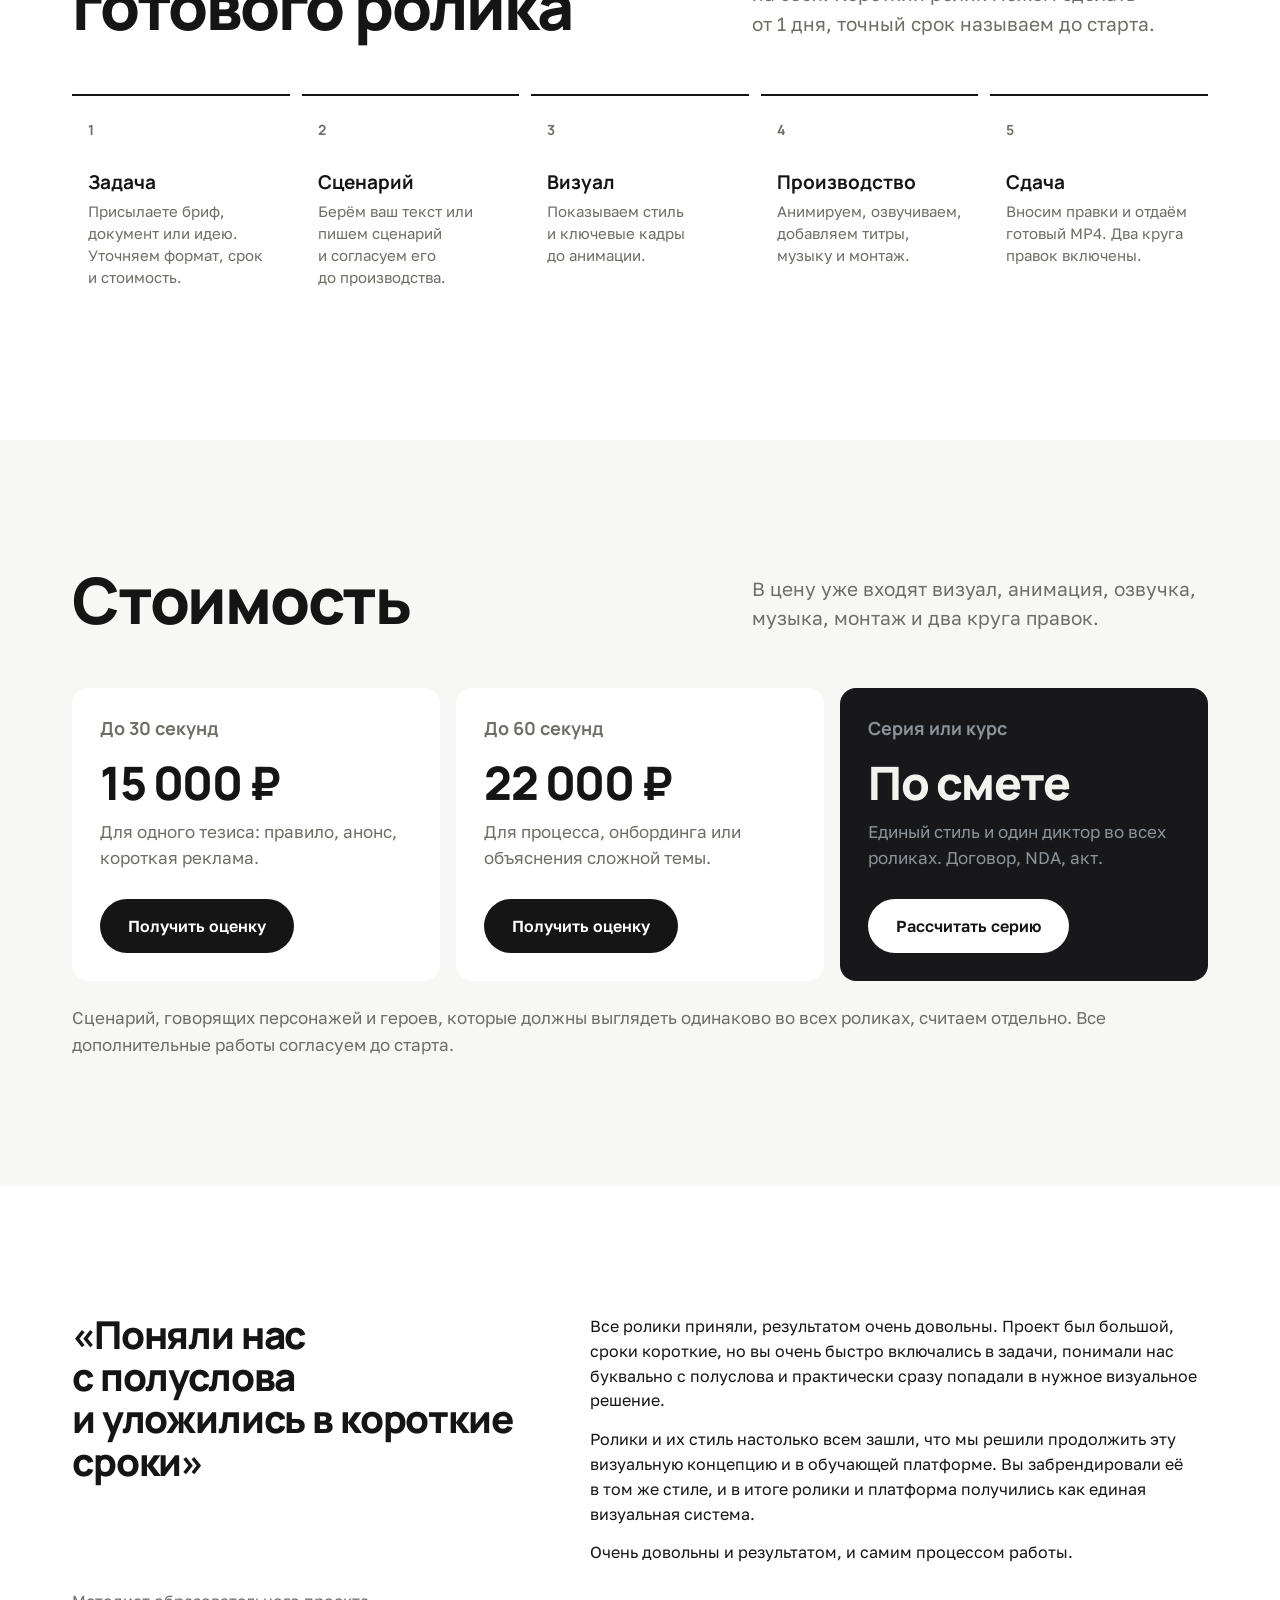
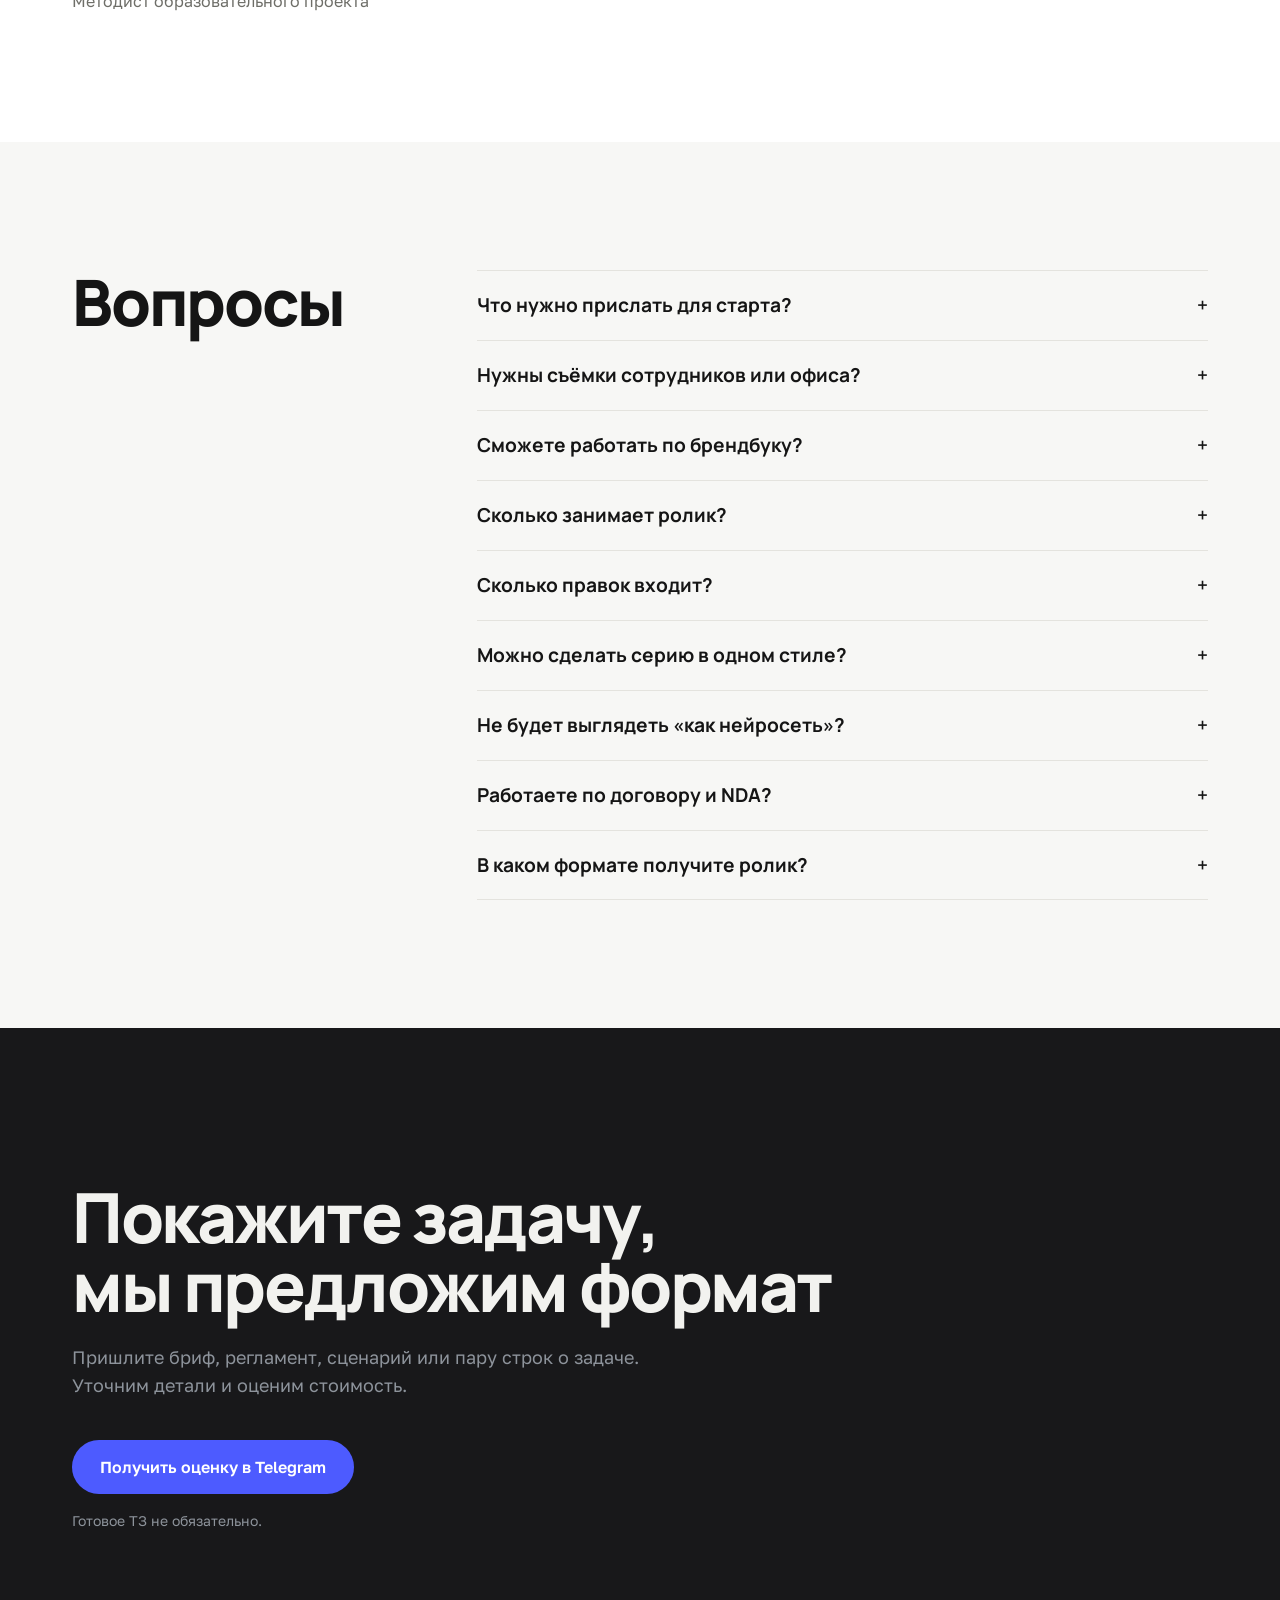
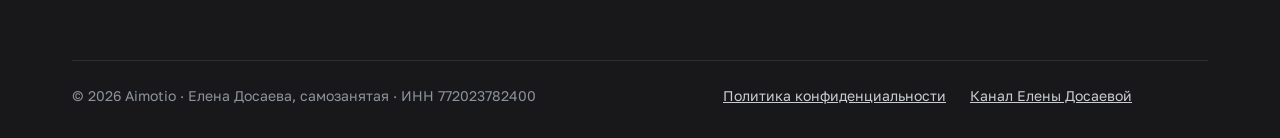
==== commit ace30728: "Aimotio: 5 страниц под поисковые запросы" ====
--- a/index.html
+++ b/index.html
@@ -19,7 +19,7 @@
 <link rel="preload" href="fonts/manrope-cyrillic.woff2" as="font" type="font/woff2" crossorigin>
 <link rel="preload" href="fonts/golos-cyrillic.woff2" as="font" type="font/woff2" crossorigin>
 <link rel="stylesheet" href="css/fonts.css?v=1">
-<link rel="stylesheet" href="css/site.css?v=78">
+<link rel="stylesheet" href="css/site.css?v=81">
 <!-- JSONLD -->
 <script type="application/ld+json">
 {
@@ -233,11 +233,11 @@
     <h2 class="h2" id="services-title">Что можем сделать</h2>
     <ul class="bento">
       <li class="bento__tile" data-spot style="--span:2"><span class="svc__ico"><svg class="ico" viewBox="0 0 24 24" aria-hidden="true"><path d="M5.8 11.3 2 22l10.7-3.79" /> <path d="M4 3h.01" /> <path d="M22 8h.01" /> <path d="M15 2h.01" /> <path d="M22 20h.01" /> <path d="m22 2-2.24.75a2.9 2.9 0 0 0-1.96 3.12c.1.86-.57 1.63-1.45 1.63h-.38c-.86 0-1.6.6-1.76 1.44L14 10" /> <path d="m22 13-.82-.33c-.86-.34-1.82.2-1.98 1.11c-.11.7-.72 1.22-1.43 1.22H17" /> <path d="m11 2 .33.82c.34.86-.2 1.82-1.11 1.98C9.52 4.9 9 5.52 9 6.23V7" /> <path d="M11 13c1.93 1.93 2.83 4.17 2 5-.83.83-3.07-.07-5-2-1.93-1.93-2.83-4.17-2-5 .83-.83 3.07.07 5 2Z" /></svg></span><h3>Корпоративные новогодние поздравления</h3><p>Ролик для сотрудников и партнёров в фирменном стиле, с героями и озвучкой.</p></li>
-      <li class="bento__tile" data-spot style="--span:2"><span class="svc__ico"><svg class="ico" viewBox="0 0 24 24" aria-hidden="true"><path d="M21.42 10.922a1 1 0 0 0-.019-1.838L12.83 5.18a2 2 0 0 0-1.66 0L2.6 9.08a1 1 0 0 0 0 1.832l8.57 3.908a2 2 0 0 0 1.66 0z" /> <path d="M22 10v6" /> <path d="M6 12.5V16a6 3 0 0 0 12 0v-3.5" /></svg></span><h3>Обучение сотрудников</h3><p>Онбординг, регламенты, инструкции и техника безопасности, коротко и наглядно.</p></li>
-      <li class="bento__tile" data-spot style="--span:2"><span class="svc__ico"><svg class="ico" viewBox="0 0 24 24" aria-hidden="true"><path d="M11 6a13 13 0 0 0 8.4-2.8A1 1 0 0 1 21 4v12a1 1 0 0 1-1.6.8A13 13 0 0 0 11 14H5a2 2 0 0 1-2-2V8a2 2 0 0 1 2-2z" /> <path d="M6 14a12 12 0 0 0 2.4 7.2 2 2 0 0 0 3.2-2.4A8 8 0 0 1 10 14" /> <path d="M8 6v8" /></svg></span><h3>Реклама продукта</h3><p>Ролики для соцсетей и маркетплейсов, даже если у вас есть только фотографии товара.</p></li>
-      <li class="bento__tile" data-spot style="--span:3"><span class="svc__ico"><svg class="ico" viewBox="0 0 24 24" aria-hidden="true"><path d="M2 3h20" /> <path d="M21 3v11a2 2 0 0 1-2 2H5a2 2 0 0 1-2-2V3" /> <path d="m7 21 5-5 5 5" /></svg></span><h3>Видеолекции</h3><p>Превратим материалы эксперта в видеолекцию со слайдами, озвучкой и титрами.</p></li>
-      <li class="bento__tile" data-spot style="--span:3"><span class="svc__ico"><svg class="ico" viewBox="0 0 24 24" aria-hidden="true"><path d="m12.296 3.464 3.02 3.956" /> <path d="M20.2 6 3 11l-.9-2.4c-.3-1.1.3-2.2 1.3-2.5l13.5-4c1.1-.3 2.2.3 2.5 1.3z" /> <path d="M3 11h18v8a2 2 0 0 1-2 2H5a2 2 0 0 1-2-2z" /> <path d="m6.18 5.276 3.1 3.899" /></svg></span><h3>Мультфильмы и&nbsp;сериалы</h3><p>Создадим героев и единый визуальный мир для одной серии или целого проекта.</p></li>
-      <li class="bento__tile" data-spot style="--span:2"><span class="svc__ico"><svg class="ico" viewBox="0 0 24 24" aria-hidden="true"><path d="M6 22a2 2 0 0 1-2-2V4a2 2 0 0 1 2-2h8a2.4 2.4 0 0 1 1.704.706l3.588 3.588A2.4 2.4 0 0 1 20 8v12a2 2 0 0 1-2 2z" /> <path d="M14 2v5a1 1 0 0 0 1 1h5" /> <path d="M10 9H8" /> <path d="M16 13H8" /> <path d="M16 17H8" /></svg></span><h3>Ролики по&nbsp;документам</h3><p>Переведём приказ, регламент или инструкцию из текста в понятное видео.</p></li>
+      <li class="bento__tile" data-spot style="--span:2"><span class="svc__ico"><svg class="ico" viewBox="0 0 24 24" aria-hidden="true"><path d="M21.42 10.922a1 1 0 0 0-.019-1.838L12.83 5.18a2 2 0 0 0-1.66 0L2.6 9.08a1 1 0 0 0 0 1.832l8.57 3.908a2 2 0 0 0 1.66 0z" /> <path d="M22 10v6" /> <path d="M6 12.5V16a6 3 0 0 0 12 0v-3.5" /></svg></span><h3><a href="obuchayushchie-roliki/">Обучение сотрудников</a></h3><p>Онбординг, регламенты, инструкции и техника безопасности, коротко и наглядно.</p></li>
+      <li class="bento__tile" data-spot style="--span:2"><span class="svc__ico"><svg class="ico" viewBox="0 0 24 24" aria-hidden="true"><path d="M11 6a13 13 0 0 0 8.4-2.8A1 1 0 0 1 21 4v12a1 1 0 0 1-1.6.8A13 13 0 0 0 11 14H5a2 2 0 0 1-2-2V8a2 2 0 0 1 2-2z" /> <path d="M6 14a12 12 0 0 0 2.4 7.2 2 2 0 0 0 3.2-2.4A8 8 0 0 1 10 14" /> <path d="M8 6v8" /></svg></span><h3><a href="roliki-dlya-marketplejsov/">Реклама продукта</a></h3><p>Ролики для соцсетей и маркетплейсов, даже если у вас есть только фотографии товара.</p></li>
+      <li class="bento__tile" data-spot style="--span:3"><span class="svc__ico"><svg class="ico" viewBox="0 0 24 24" aria-hidden="true"><path d="M2 3h20" /> <path d="M21 3v11a2 2 0 0 1-2 2H5a2 2 0 0 1-2-2V3" /> <path d="m7 21 5-5 5 5" /></svg></span><h3><a href="video-lekcii/">Видеолекции</a></h3><p>Превратим материалы эксперта в видеолекцию со слайдами, озвучкой и титрами.</p></li>
+      <li class="bento__tile" data-spot style="--span:3"><span class="svc__ico"><svg class="ico" viewBox="0 0 24 24" aria-hidden="true"><path d="m12.296 3.464 3.02 3.956" /> <path d="M20.2 6 3 11l-.9-2.4c-.3-1.1.3-2.2 1.3-2.5l13.5-4c1.1-.3 2.2.3 2.5 1.3z" /> <path d="M3 11h18v8a2 2 0 0 1-2 2H5a2 2 0 0 1-2-2z" /> <path d="m6.18 5.276 3.1 3.899" /></svg></span><h3><a href="multfilm-dlya-kompanii/">Мультфильмы и&nbsp;сериалы</a></h3><p>Создадим героев и единый визуальный мир для одной серии или целого проекта.</p></li>
+      <li class="bento__tile" data-spot style="--span:2"><span class="svc__ico"><svg class="ico" viewBox="0 0 24 24" aria-hidden="true"><path d="M6 22a2 2 0 0 1-2-2V4a2 2 0 0 1 2-2h8a2.4 2.4 0 0 1 1.704.706l3.588 3.588A2.4 2.4 0 0 1 20 8v12a2 2 0 0 1-2 2z" /> <path d="M14 2v5a1 1 0 0 0 1 1h5" /> <path d="M10 9H8" /> <path d="M16 13H8" /> <path d="M16 17H8" /></svg></span><h3><a href="roliki-po-dokumentam/">Ролики по&nbsp;документам</a></h3><p>Переведём приказ, регламент или инструкцию из текста в понятное видео.</p></li>
       <li class="bento__tile" data-spot style="--span:2"><span class="svc__ico"><svg class="ico" viewBox="0 0 24 24" aria-hidden="true"><rect width="8" height="8" x="3" y="3" rx="2" /> <path d="M7 11v4a2 2 0 0 0 2 2h4" /> <rect width="8" height="8" x="13" y="13" rx="2" /></svg></span><h3>Визуализация процессов</h3><p>Покажем схемы, процессы и 3D-сцены, которые сложно или дорого снимать.</p></li>
       <li class="bento__tile" data-spot style="--span:2"><span class="svc__ico"><svg class="ico" viewBox="0 0 24 24" aria-hidden="true"><path d="M16 10a2 2 0 0 1-2 2H6.828a2 2 0 0 0-1.414.586l-2.202 2.202A.71.71 0 0 1 2 14.286V4a2 2 0 0 1 2-2h10a2 2 0 0 1 2 2z" /> <path d="M20 9a2 2 0 0 1 2 2v10.286a.71.71 0 0 1-1.212.502l-2.202-2.202A2 2 0 0 0 17.172 19H10a2 2 0 0 1-2-2v-1" /></svg></span><h3>Внутренние коммуникации</h3><p>Ценности, изменения, итоги года и новости компании в коротком видеоформате.</p></li>
     </ul>
--- a/css/site.css
+++ b/css/site.css
@@ -419,3 +419,46 @@
 .plan--dark .btn { background: #fff; color: var(--ink); }
 .plan--dark .btn:hover { background: #E9EBEF; }
 @media (max-width: 809px) { .nums b { min-width: 3.3ch; } }
+
+/* посадочные страницы под поисковые запросы */
+.lp-bar { display: flex; align-items: center; justify-content: space-between; height: 84px; }
+.lp-bar nav { display: flex; gap: 28px; align-items: center; }
+.lp-bar nav a:not(.btn) { color: var(--ink); text-decoration: none; font-weight: 500; font-size: 15px; }
+.lp .btn { background: var(--ink); color: #fff; }
+.lp .btn:hover { background: #2B2B2E; }
+.lp .btn.lp-cta, .lp .contact__buttons .btn { background: var(--accent); }
+.lp .btn.lp-cta:hover, .lp .contact__buttons .btn:hover { background: #3D4AE0; }
+.lp .plan--dark .btn { background: #fff; color: var(--ink); }
+.lp-hero { background: var(--soft); padding: clamp(24px, 4vw, 56px) 0 clamp(56px, 8vw, 110px); }
+.lp-crumbs { margin: 0 0 clamp(28px, 4vw, 56px); font-size: 14px; color: var(--muted); }
+.lp-crumbs a { color: var(--muted); }
+.lp-hero h1 { margin: 0; max-width: 14em; font: 800 clamp(40px, 6.4vw, 96px)/1 "Manrope", sans-serif; letter-spacing: -.04em; text-wrap: balance; }
+.lp-lead { margin: 28px 0 0; max-width: 32em; font-size: clamp(18px, 1.6vw, 22px); line-height: 1.45; color: var(--muted); }
+.lp-facts { display: flex; flex-wrap: wrap; gap: 8px; margin: 28px 0 0; padding: 0; list-style: none; }
+.lp-facts li { padding: 6px 14px; border: 1px solid var(--soft-line); border-radius: 999px; font-size: 14px; background: #fff; }
+.lp-cta { margin-top: 32px; min-height: 58px; font-size: 17px; }
+.lp-note { margin: 14px 0 0; font-size: 13px; color: var(--muted); }
+.lp-tasks, .lp .steps, .lp .faq { background: #fff; padding: clamp(64px, 9vw, 130px) 0; }
+.lp-cards { list-style: none; margin: clamp(28px, 4vw, 48px) 0 0; padding: 0; display: grid; grid-template-columns: repeat(4, 1fr); gap: 16px; }
+.lp-card { padding: 24px; border-radius: 16px; background: var(--soft); }
+.lp-card h3 { margin: 0 0 10px; font: 700 20px/1.2 "Manrope", sans-serif; }
+.lp-card p { margin: 0; color: var(--muted); font-size: 15px; line-height: 1.5; }
+.lp-about, .lp .price, .lp-more { background: var(--soft); padding: clamp(56px, 8vw, 110px) 0; }
+.lp-about__grid { display: grid; grid-template-columns: 4fr 8fr; gap: 24px clamp(32px, 6vw, 96px); align-items: start; }
+.lp-about__grid p { margin: 0; font: 600 clamp(20px, 2vw, 28px)/1.35 "Manrope", sans-serif; letter-spacing: -.015em; }
+.price__grid--two { grid-template-columns: repeat(2, 1fr); }
+.lp-more__links { display: flex; flex-wrap: wrap; gap: 10px; margin: 28px 0 0; }
+.lp-more__links a { padding: 12px 20px; border-radius: 999px; background: #fff; color: var(--ink); font-weight: 600; text-decoration: none; transition: background .25s, color .25s; }
+.lp-more__links a:hover { background: var(--accent); color: #fff; }
+@media (max-width: 1199px) { .lp-cards { grid-template-columns: repeat(2, 1fr); } }
+@media (max-width: 809px) {
+  .lp-bar nav a:not(.btn) { display: none; }
+  .lp-cards, .price__grid--two, .lp-about__grid { grid-template-columns: 1fr; }
+}
+.lp-works-cta { display: flex; flex-direction: column; justify-content: center; align-items: flex-start; gap: 16px; padding: 24px; border-radius: 18px; border: 1px solid rgba(255, 255, 255, .16); }
+.lp-works-cta p { margin: 0; font: 700 clamp(22px, 2.4vw, 32px)/1.15 "Manrope", sans-serif; }
+.lp .works .btn { background: #fff; color: var(--ink); }
+.lp .works .btn:hover { background: #E9EBEF; }
+@media (max-width: 809px) { .lp-works-cta { grid-column: span 2 !important; } }
+.bento__tile h3 a { color: inherit; text-decoration: none; background: linear-gradient(currentColor, currentColor) 0 100% / 0 2px no-repeat; transition: background-size .3s var(--out); }
+.bento__tile h3 a:hover, .bento__tile h3 a:focus-visible { background-size: 100% 2px; }
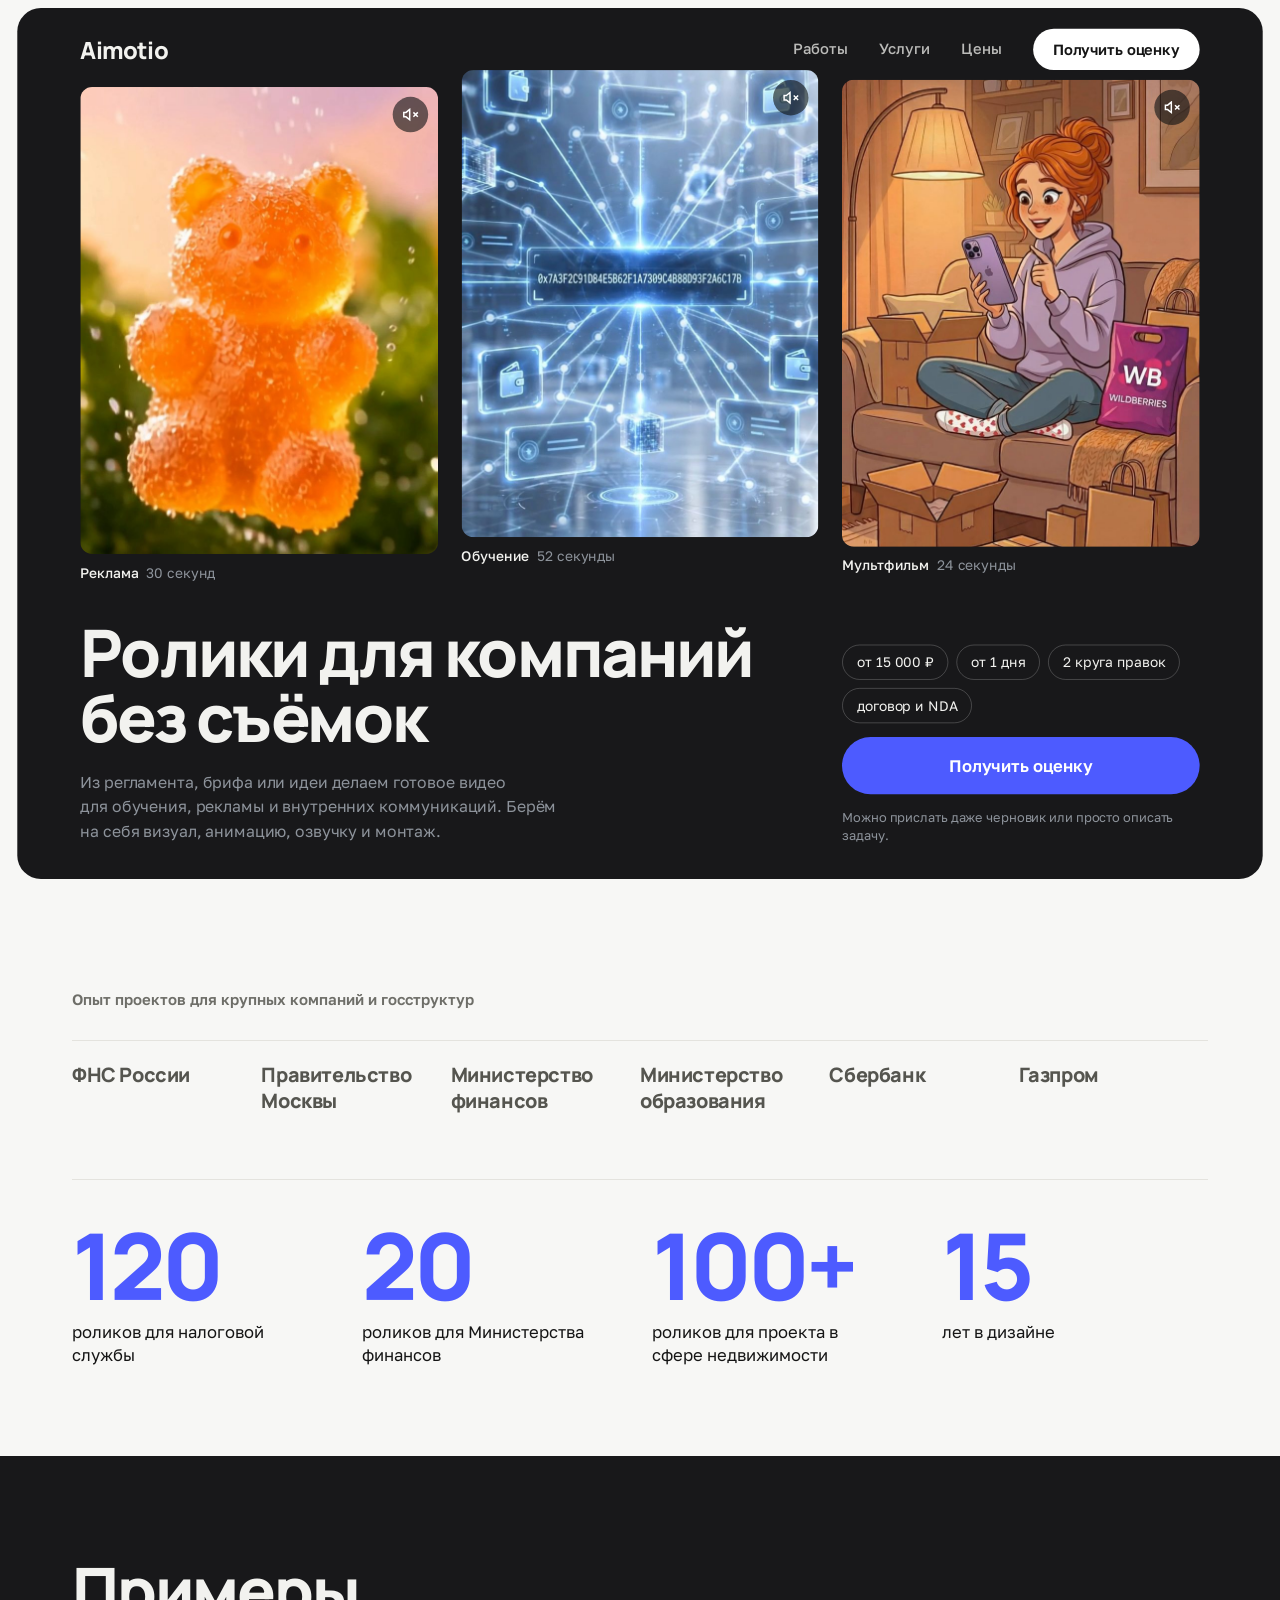
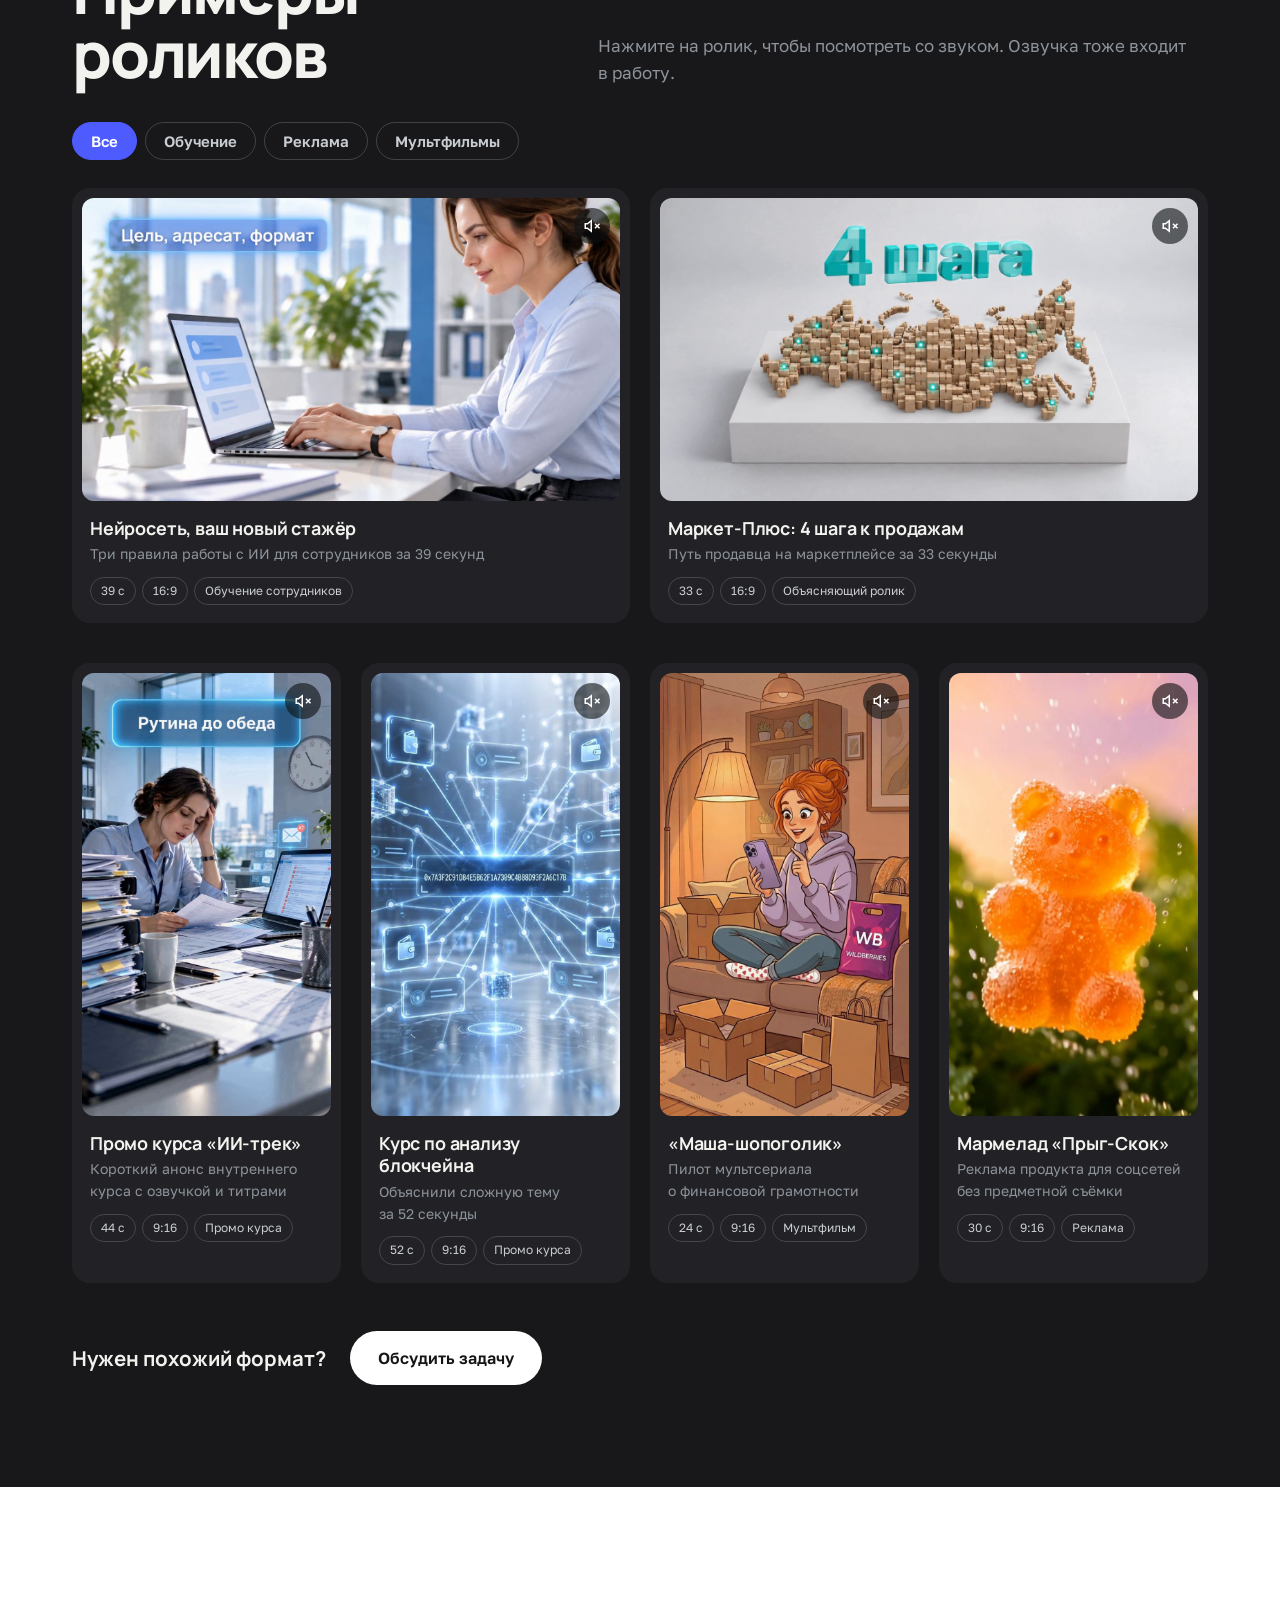
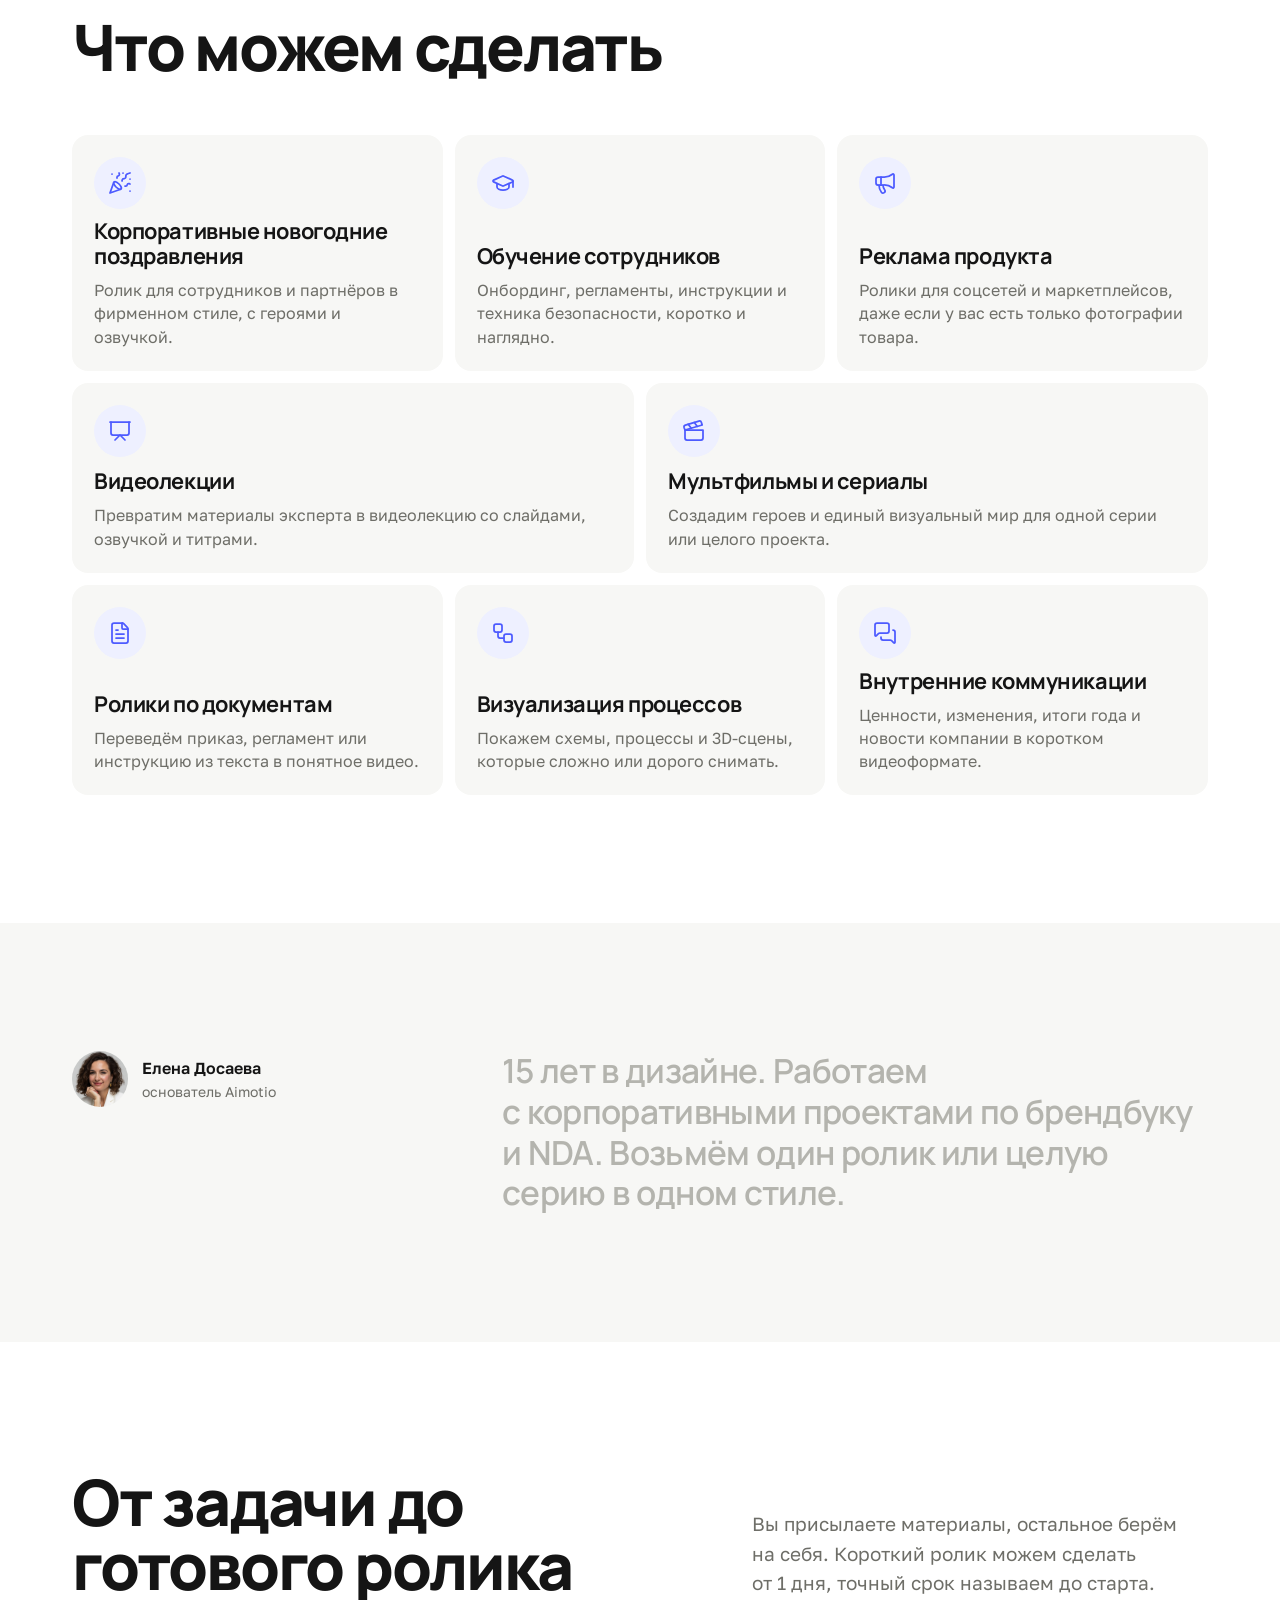
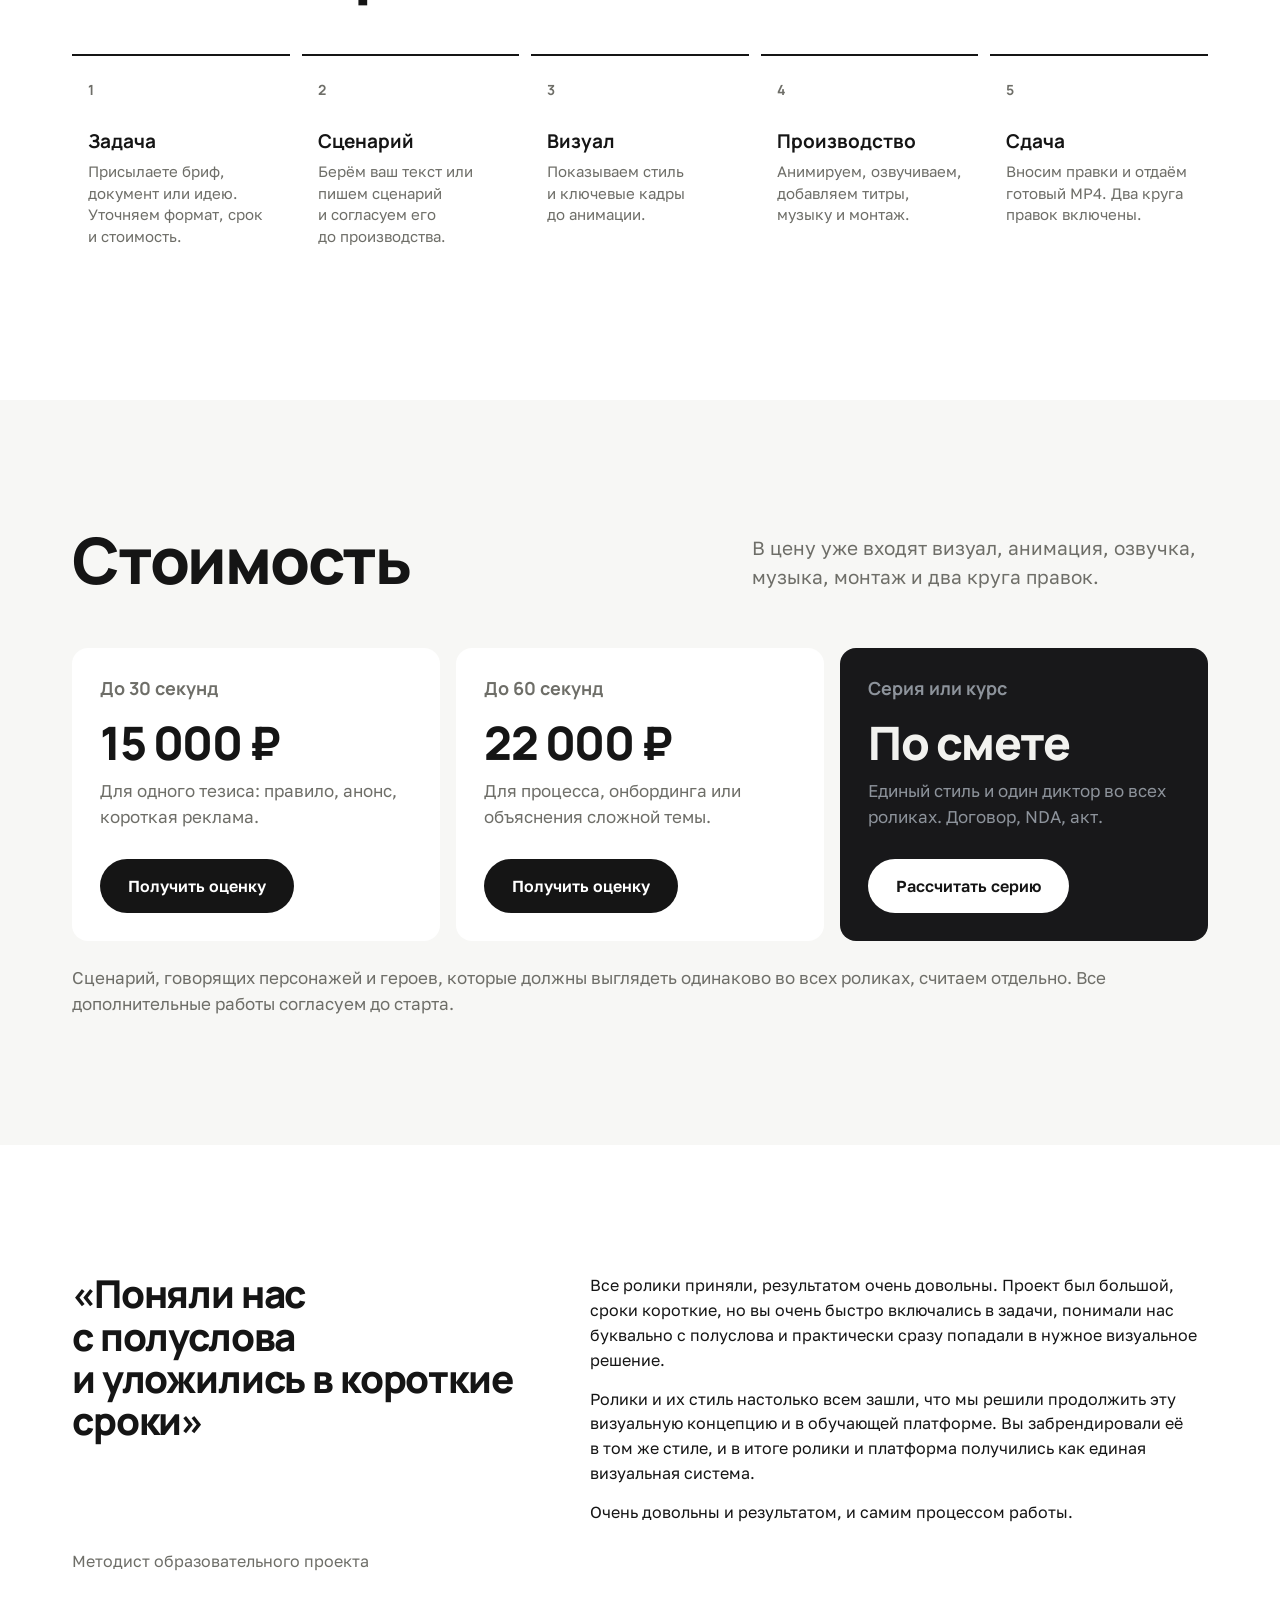
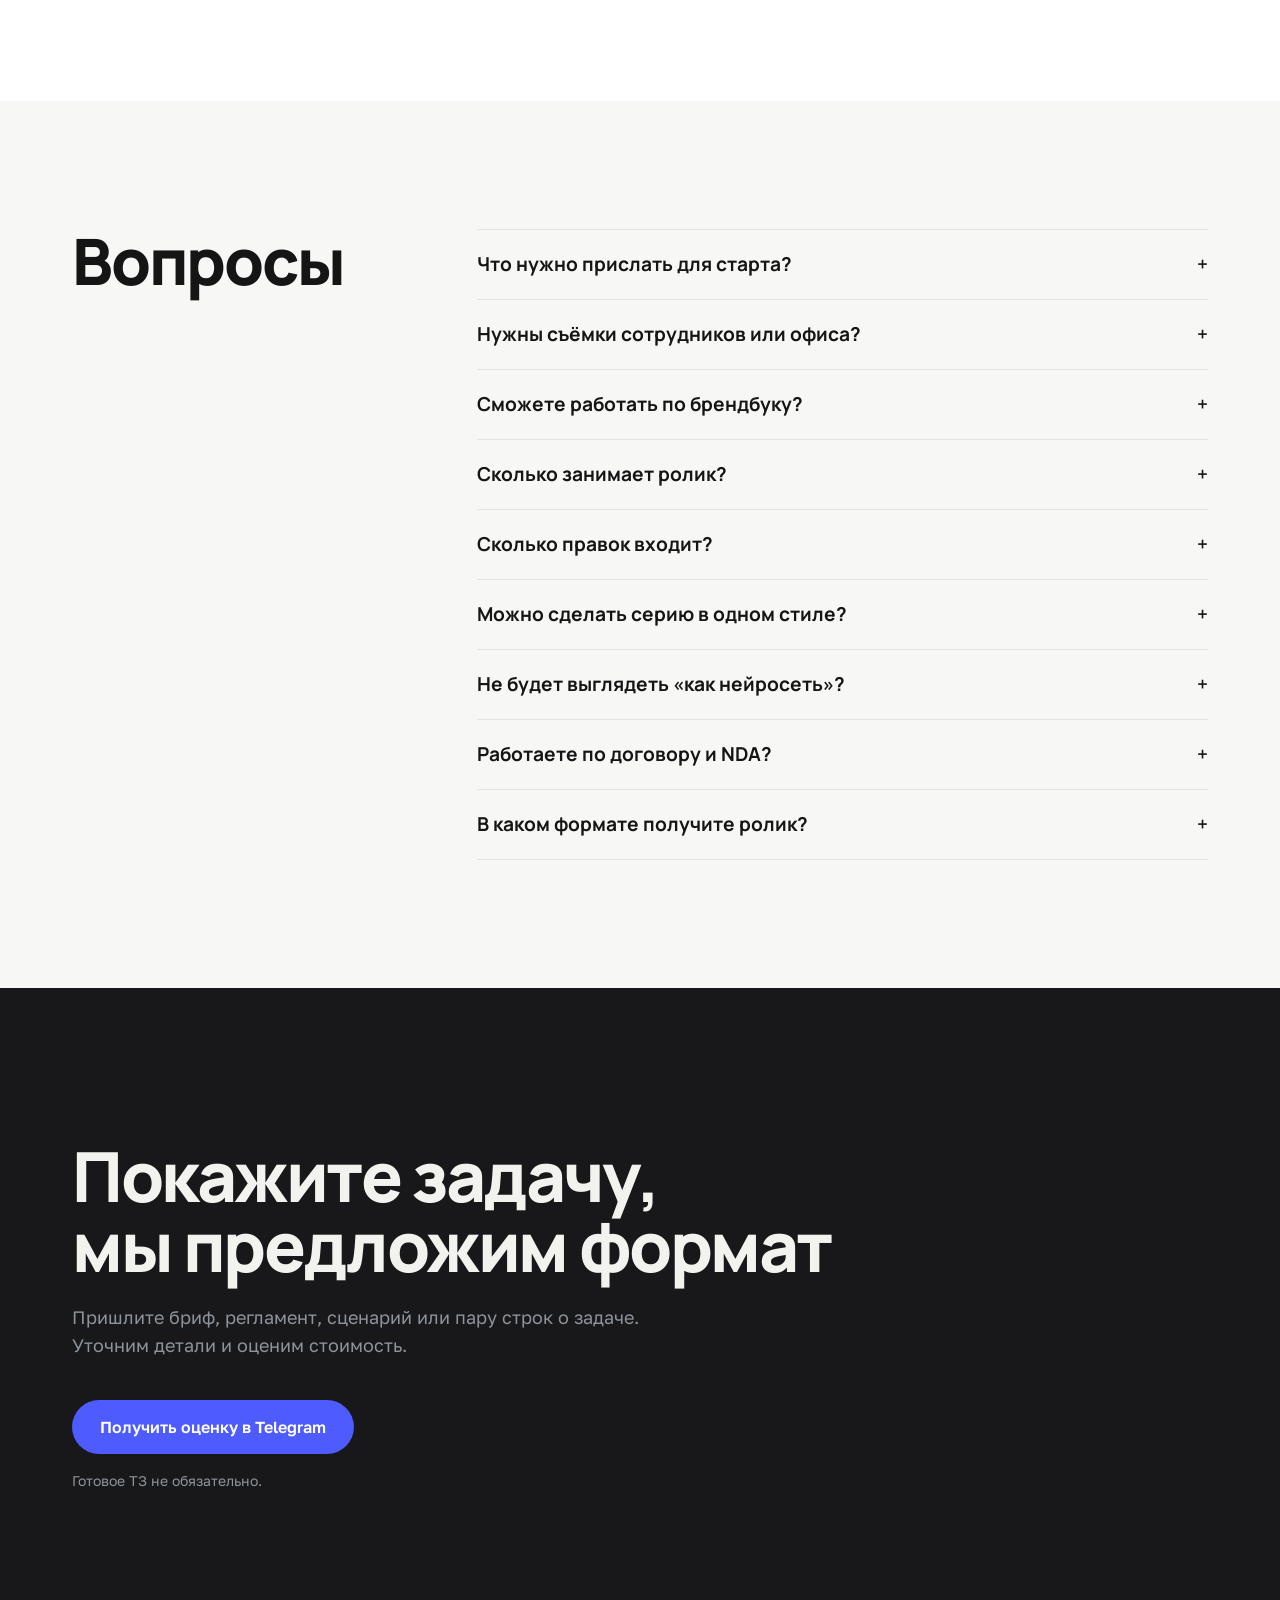
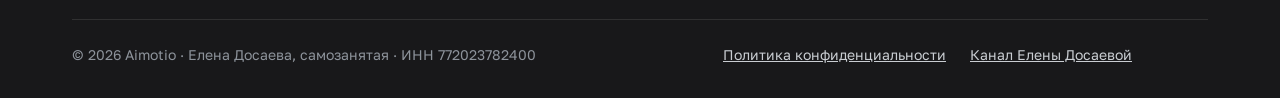
==== commit ed8620d8: "Aimotio: текст блока о студии" ====
--- a/index.html
+++ b/index.html
@@ -250,7 +250,7 @@
         <img src="media/elena.jpg" alt="Елена Досаева" width="56" height="56" loading="lazy">
         <figcaption><b id="about-title">Елена Досаева</b>основатель Aimotio</figcaption>
       </figure>
-      <p class="reveal">15&nbsp;лет в&nbsp;дизайне. Работаем с&nbsp;корпоративными проектами, брендбуками, NDA и&nbsp;согласованиями. Можем сделать один ролик или собрать серию в&nbsp;едином стиле.</p>
+      <p class="reveal">15&nbsp;лет в&nbsp;дизайне. Работаем с&nbsp;корпоративными проектами по&nbsp;брендбуку и&nbsp;NDA. Возьмём один ролик или целую серию в&nbsp;одном стиле.</p>
     </div>
   </div>
 </section>
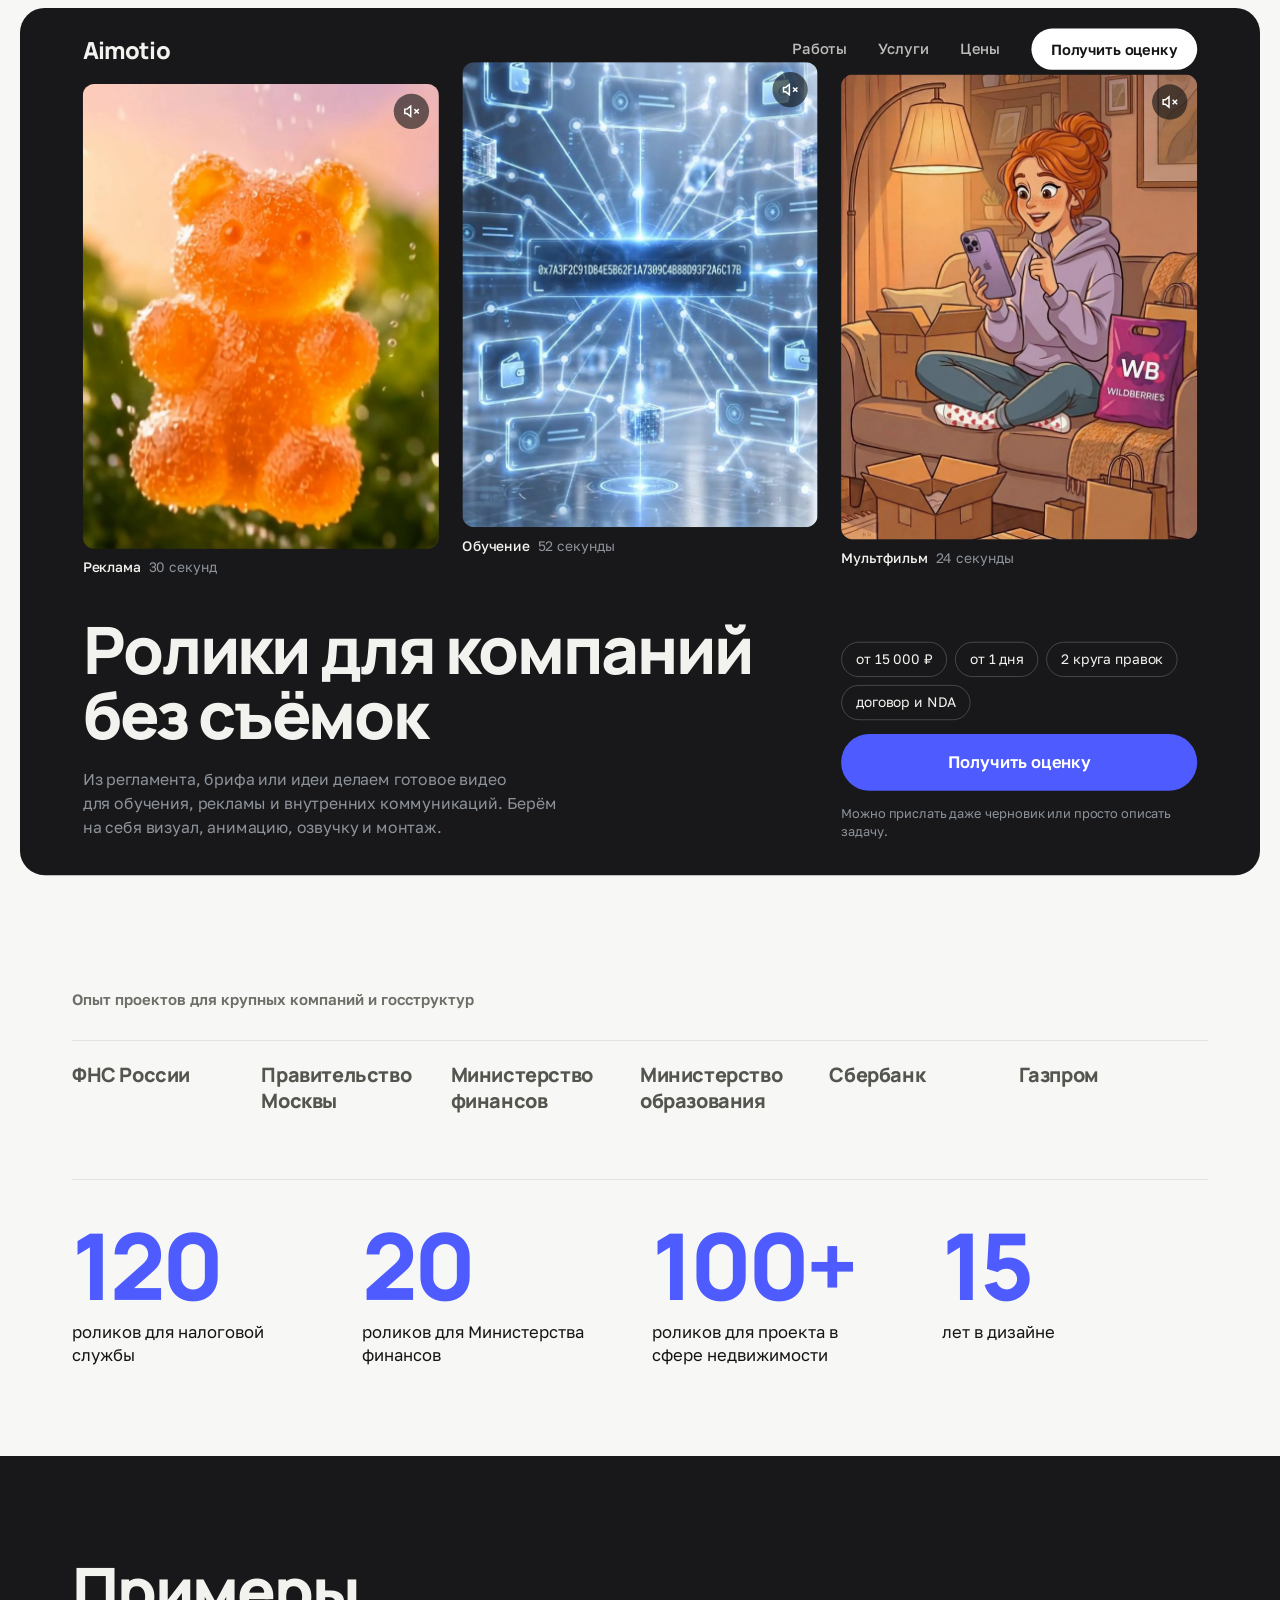
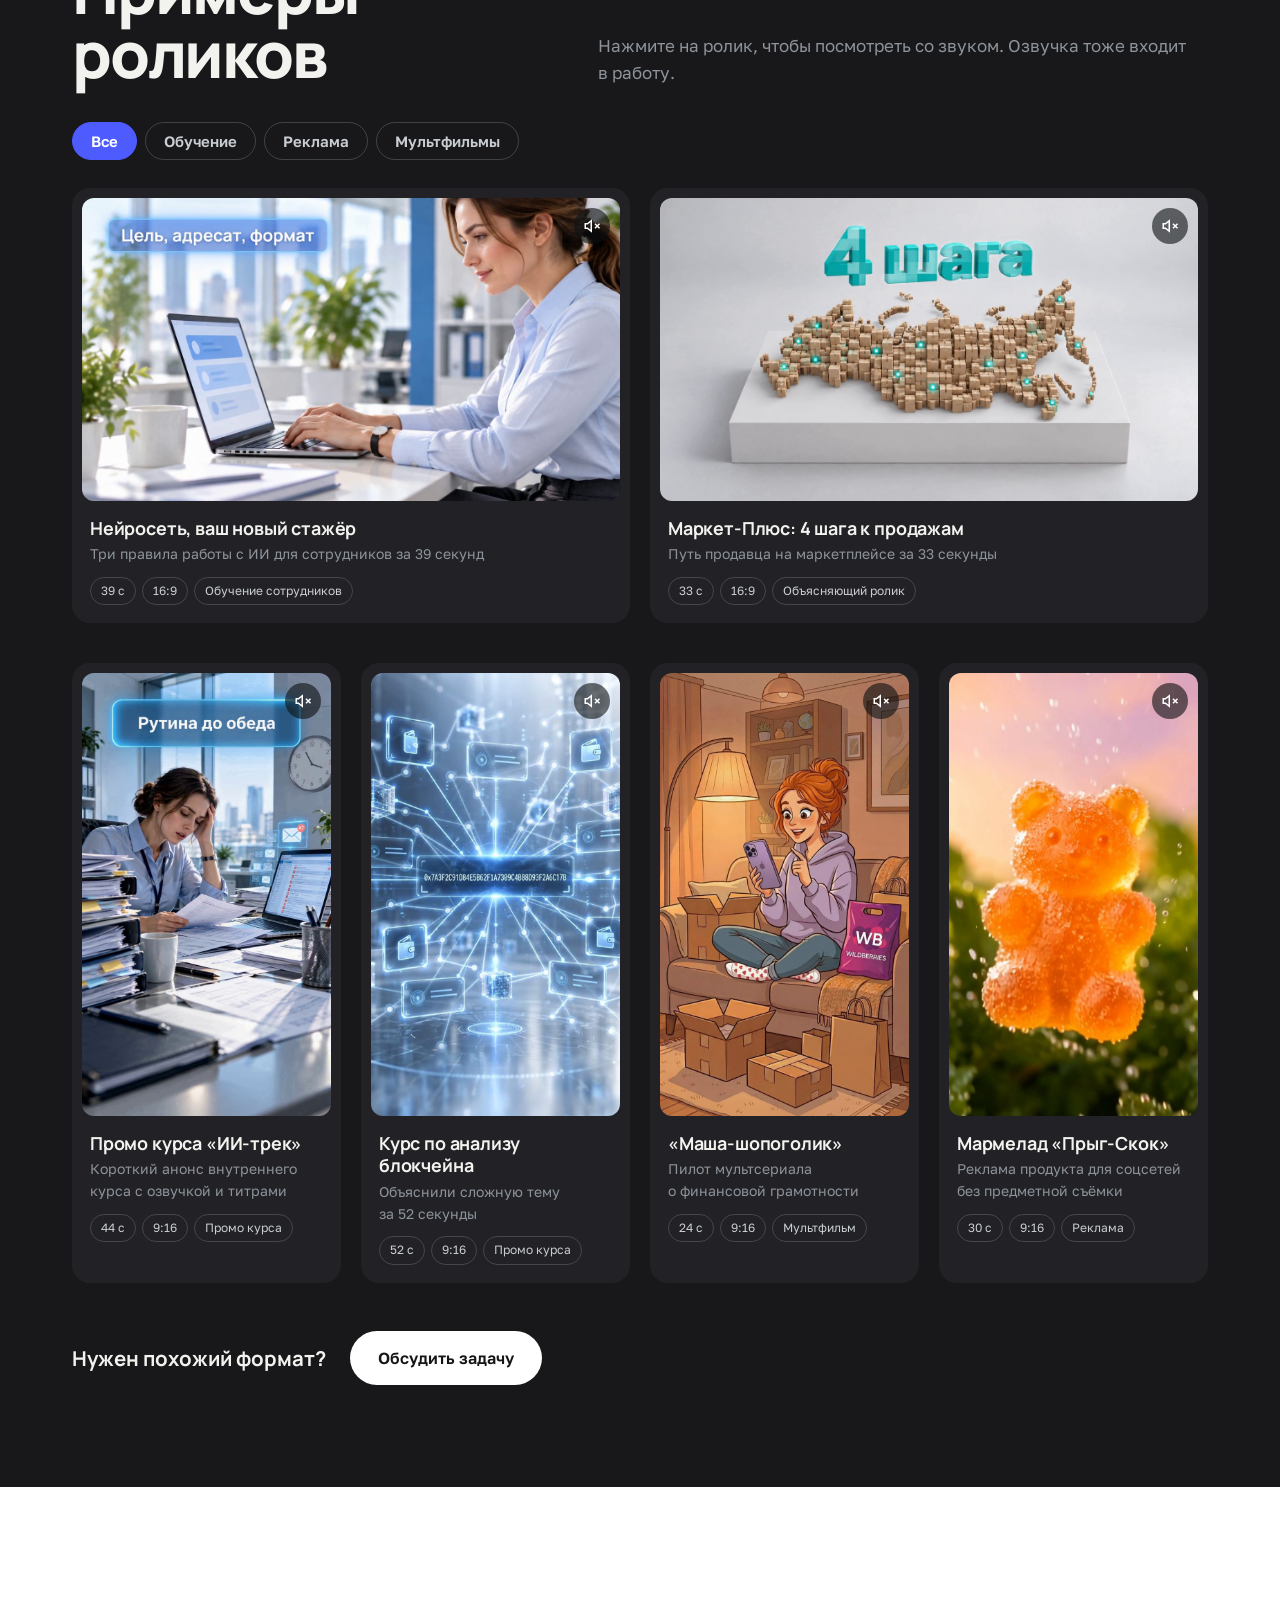
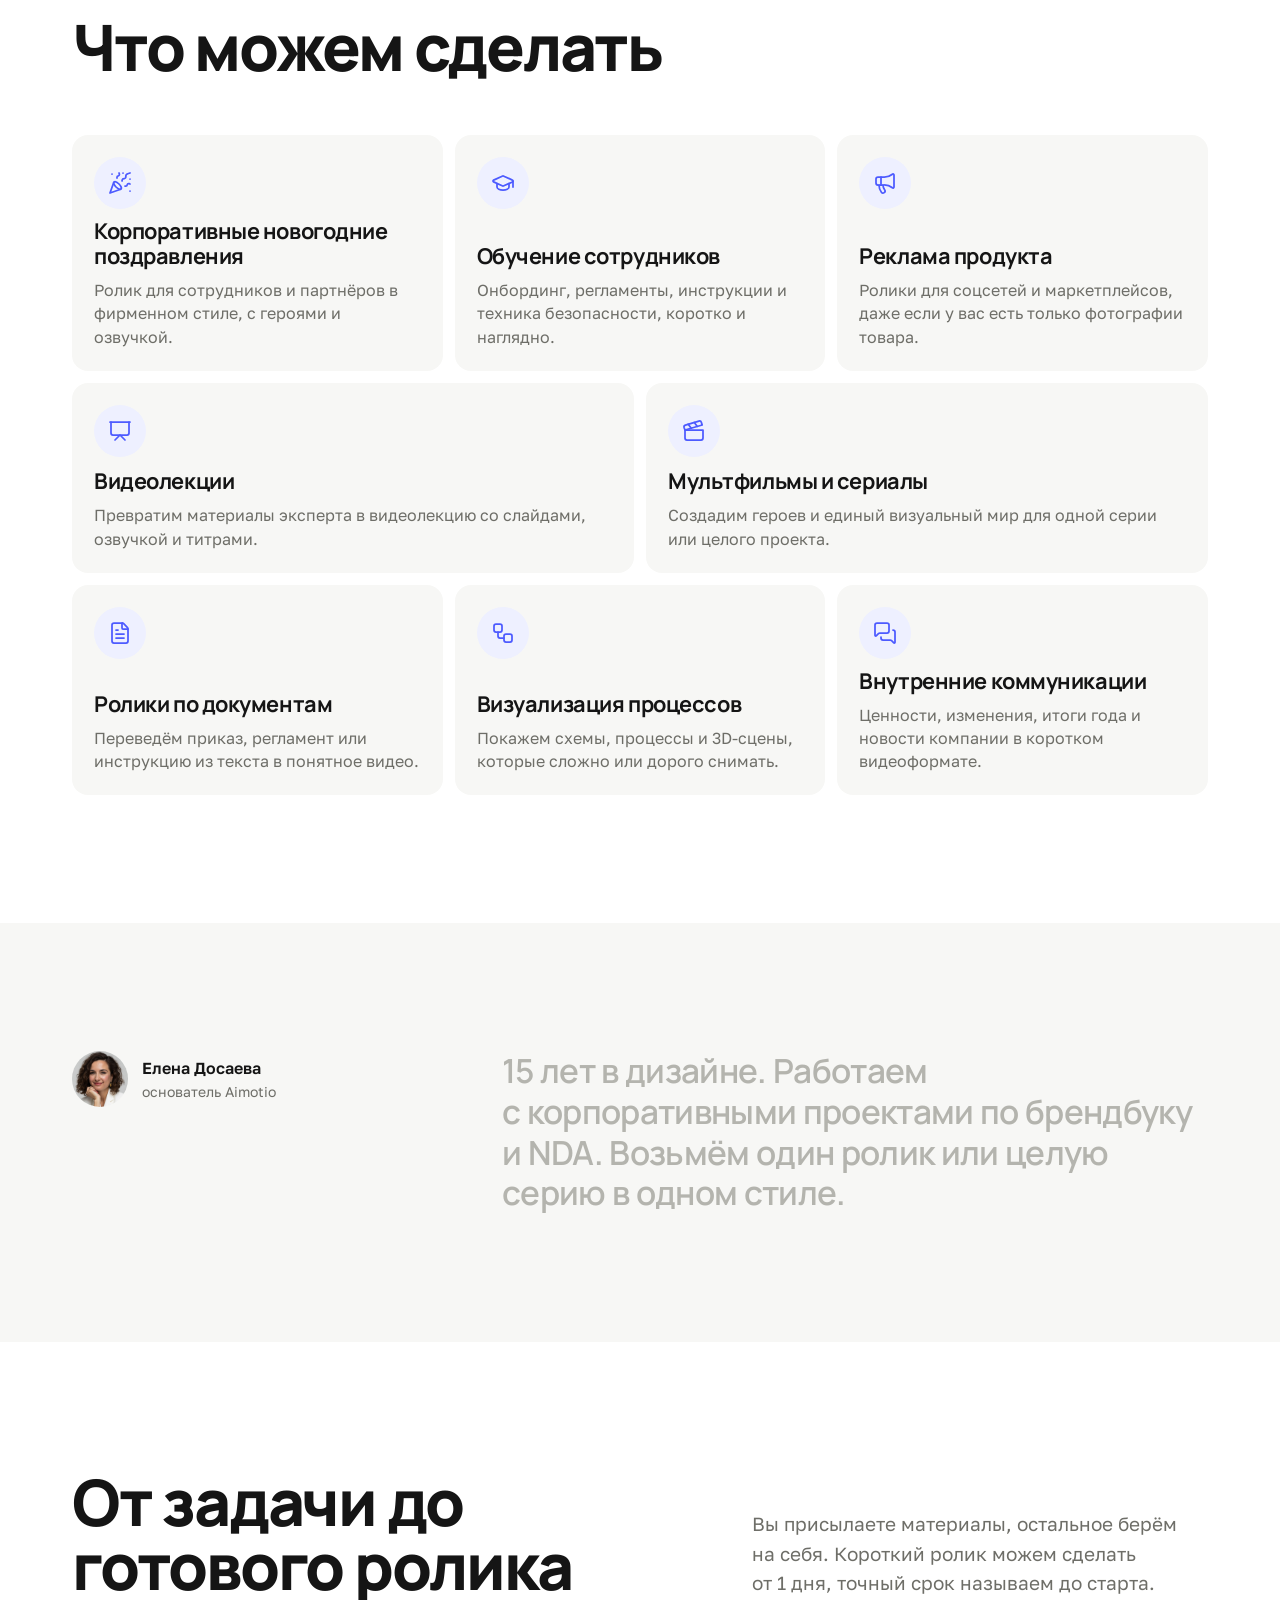
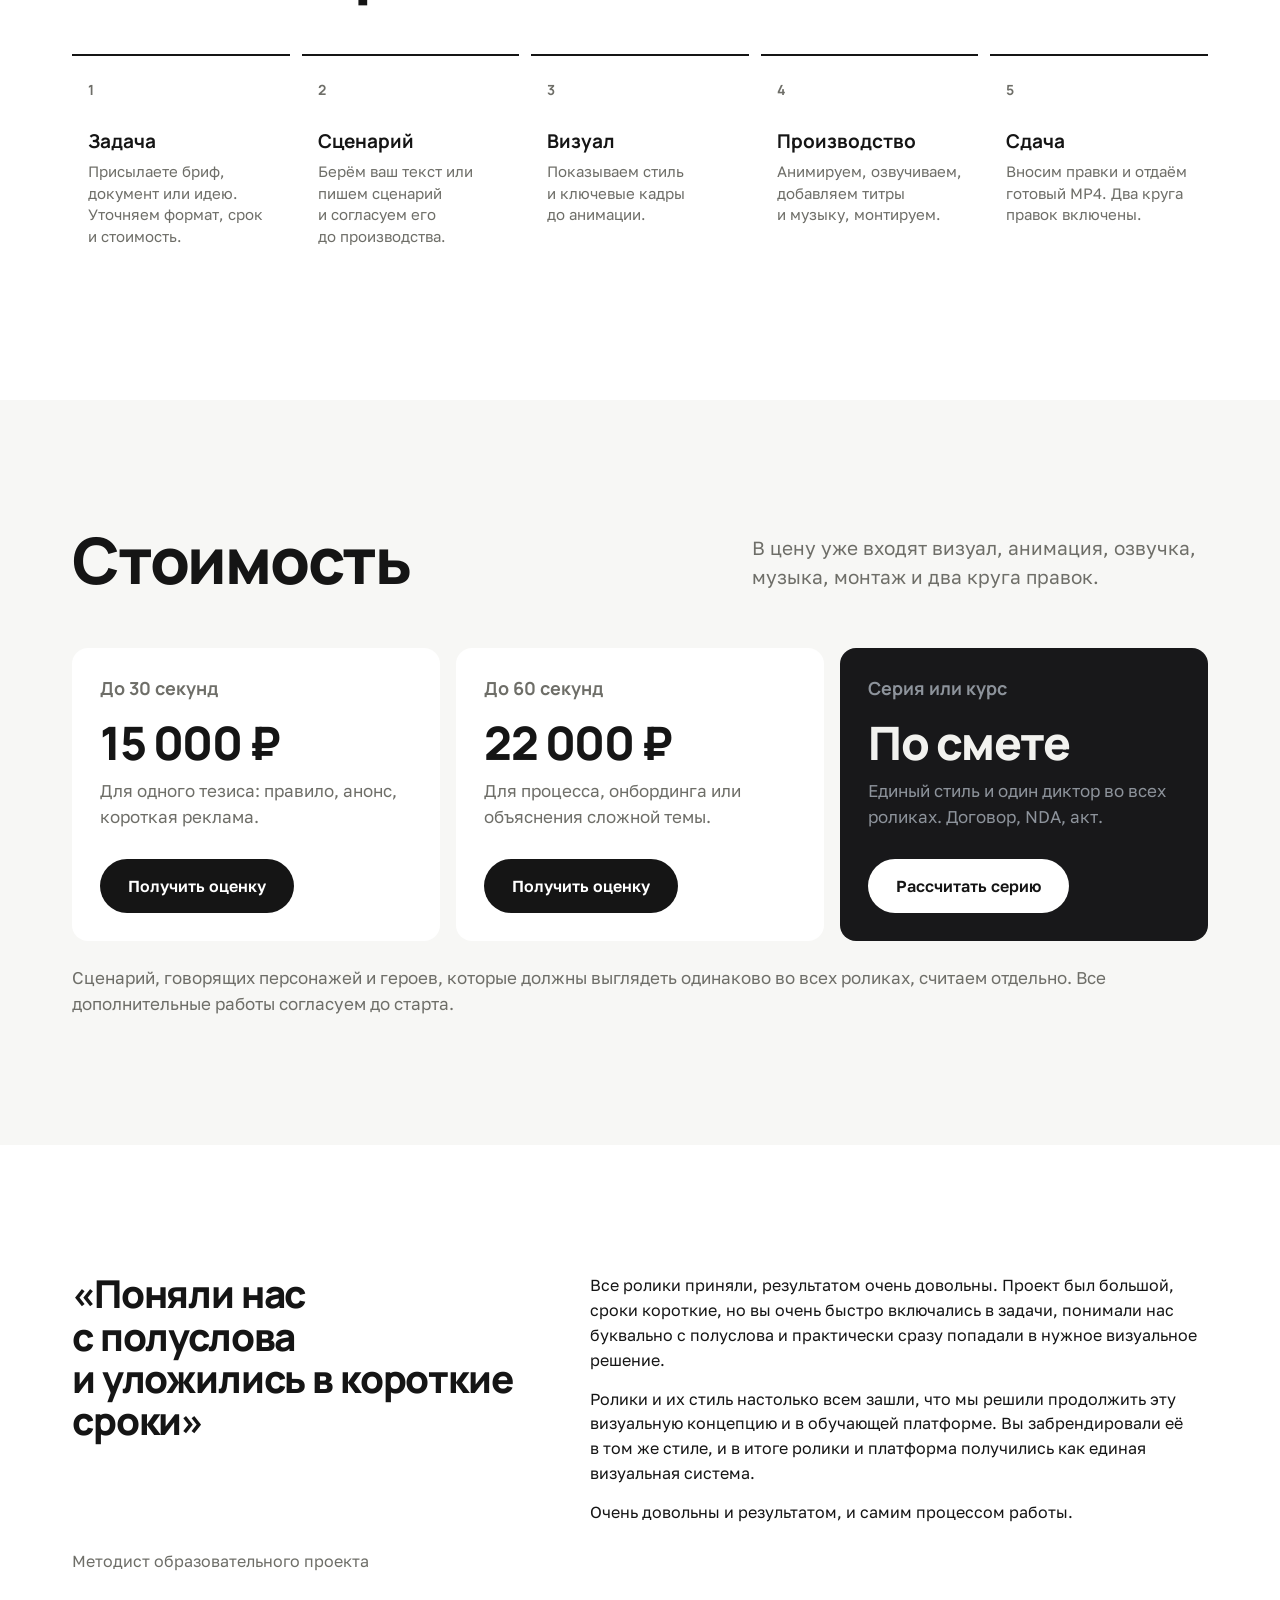
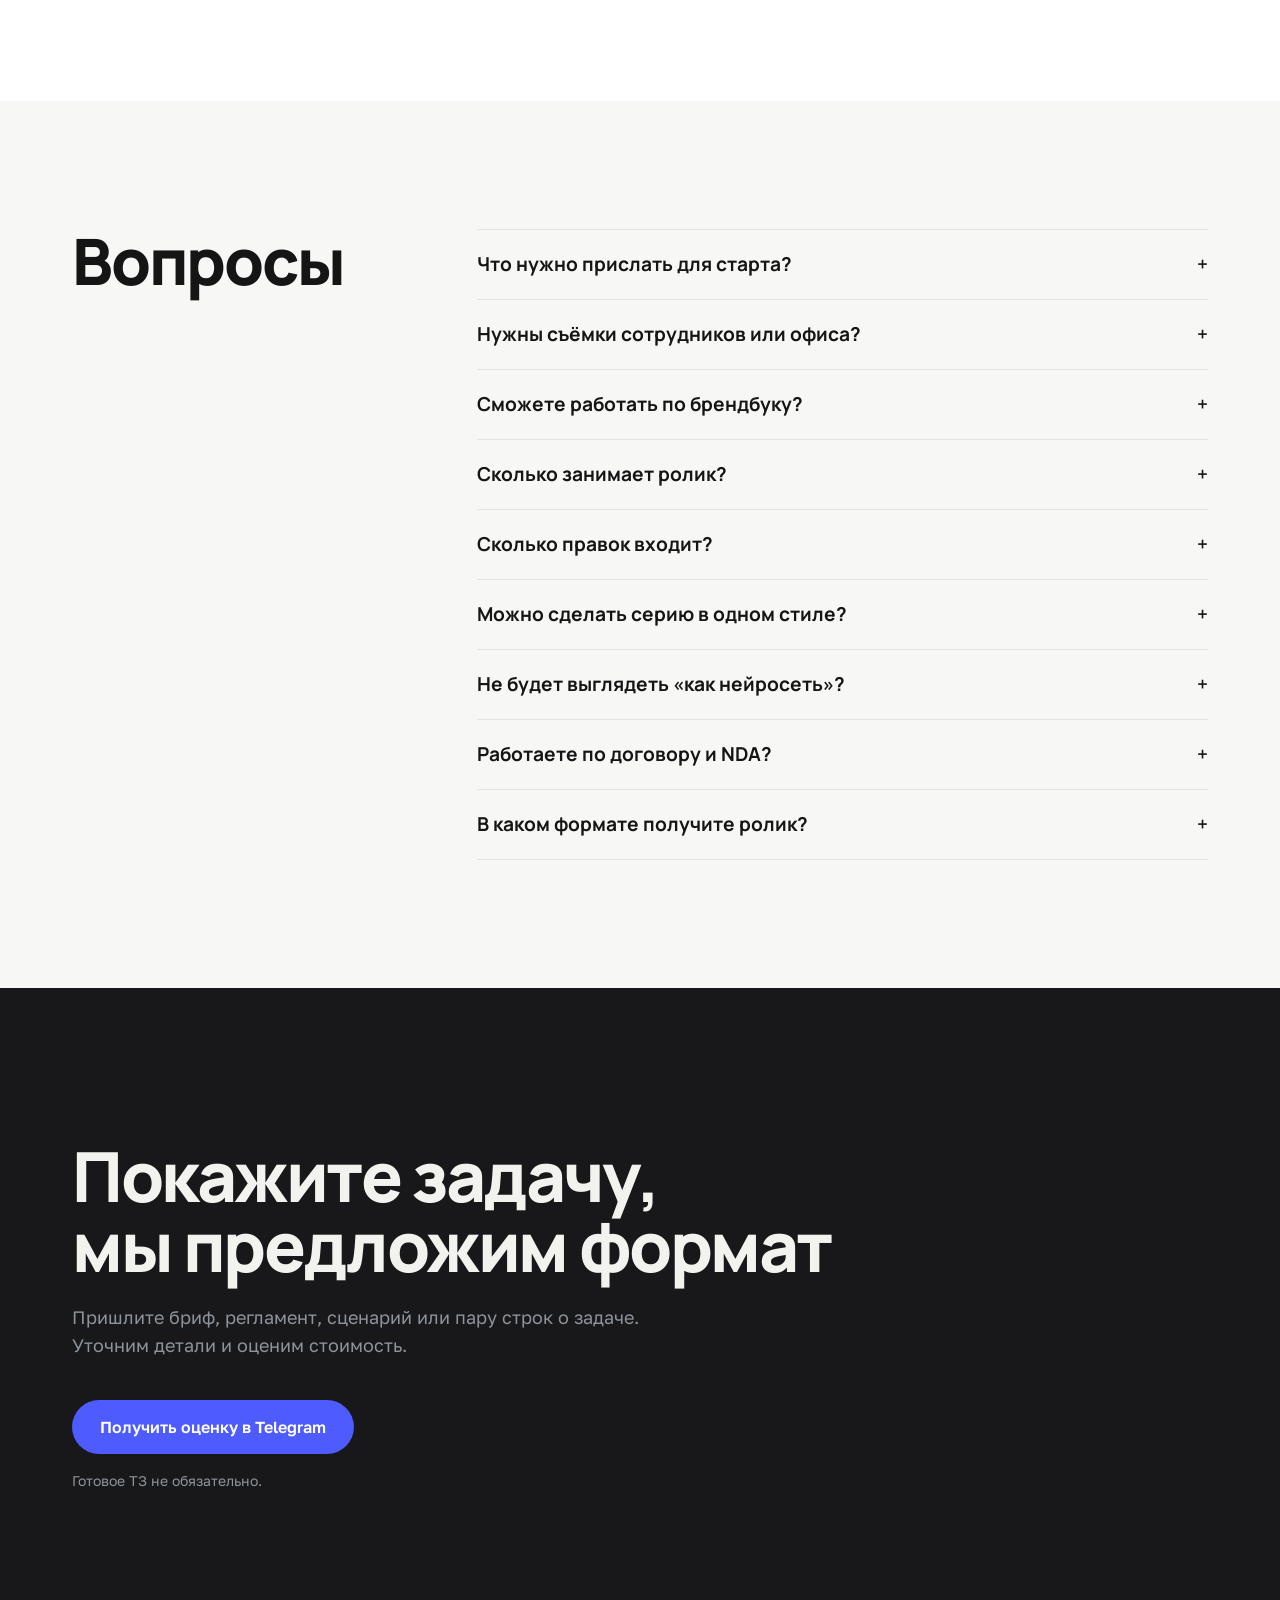
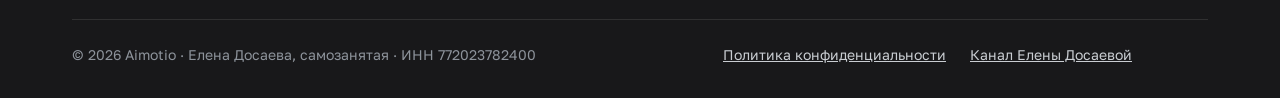
==== commit 29ea3733: "Aimotio: формулировки блока о студии и шага Производство" ====
--- a/index.html
+++ b/index.html
@@ -261,7 +261,7 @@
       <li><span>1</span><h3>Задача</h3><p>Присылаете бриф, документ или идею. Уточняем формат, срок и&nbsp;стоимость.</p></li>
       <li><span>2</span><h3>Сценарий</h3><p>Берём ваш текст или пишем сценарий и&nbsp;согласуем его до&nbsp;производства.</p></li>
       <li><span>3</span><h3>Визуал</h3><p>Показываем стиль и&nbsp;ключевые кадры до&nbsp;анимации.</p></li>
-      <li><span>4</span><h3>Производство</h3><p>Анимируем, озвучиваем, добавляем титры, музыку и&nbsp;монтаж.</p></li>
+      <li><span>4</span><h3>Производство</h3><p>Анимируем, озвучиваем, добавляем титры и&nbsp;музыку, монтируем.</p></li>
       <li><span>5</span><h3>Сдача</h3><p>Вносим правки и&nbsp;отдаём готовый MP4. Два круга правок включены.</p></li>
     </ol>
   </div>
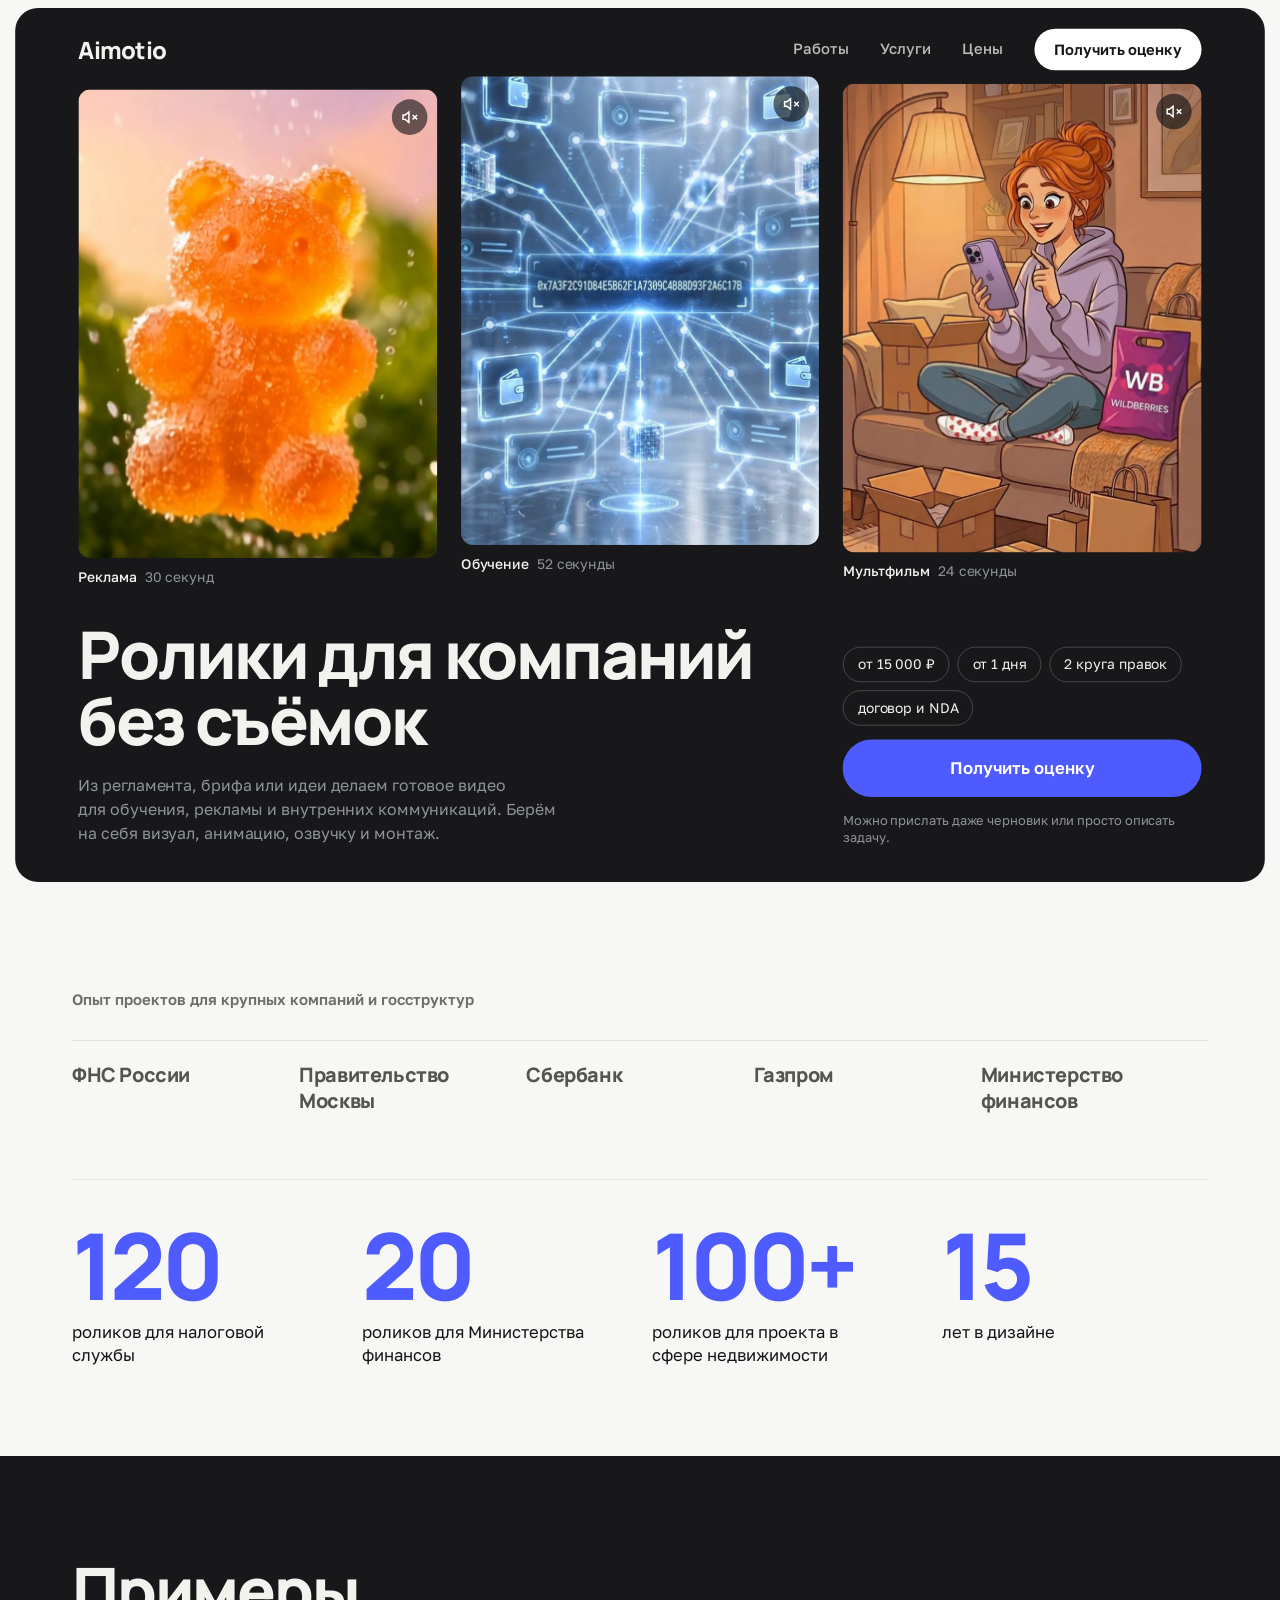
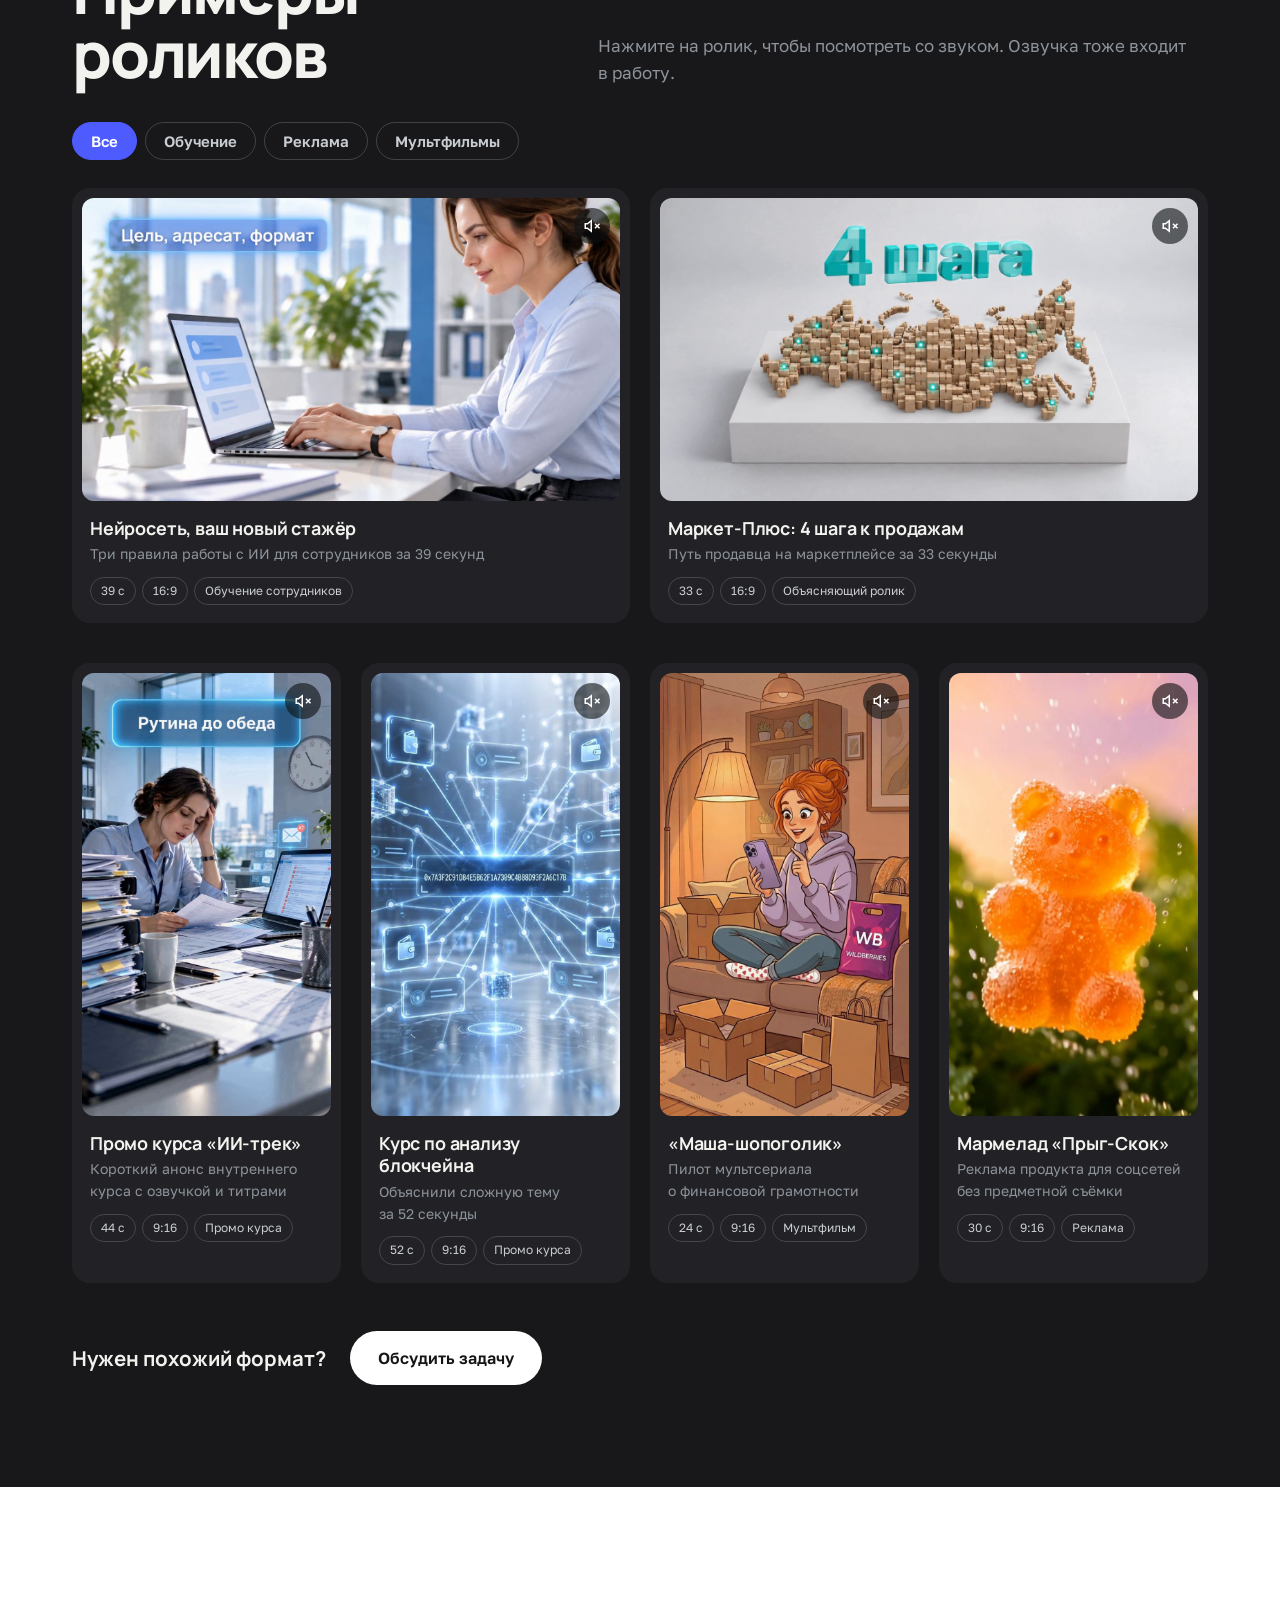
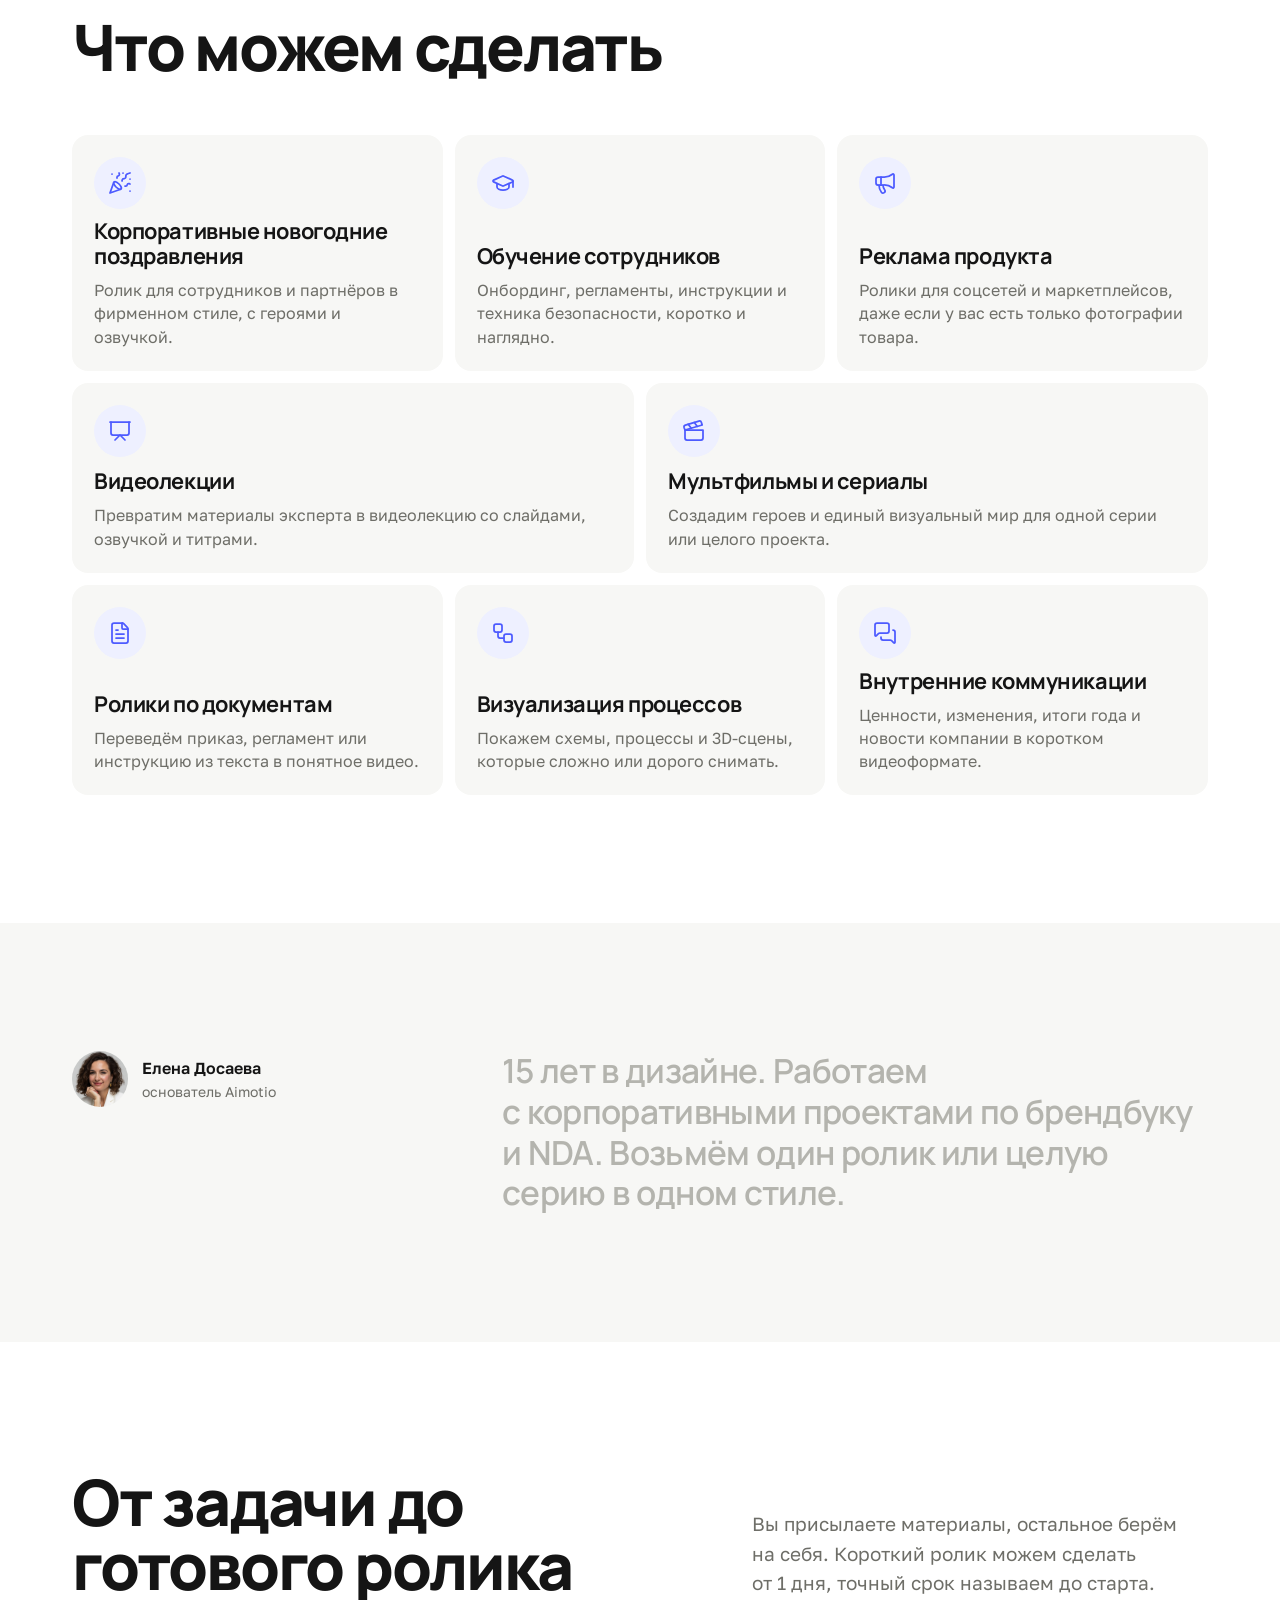
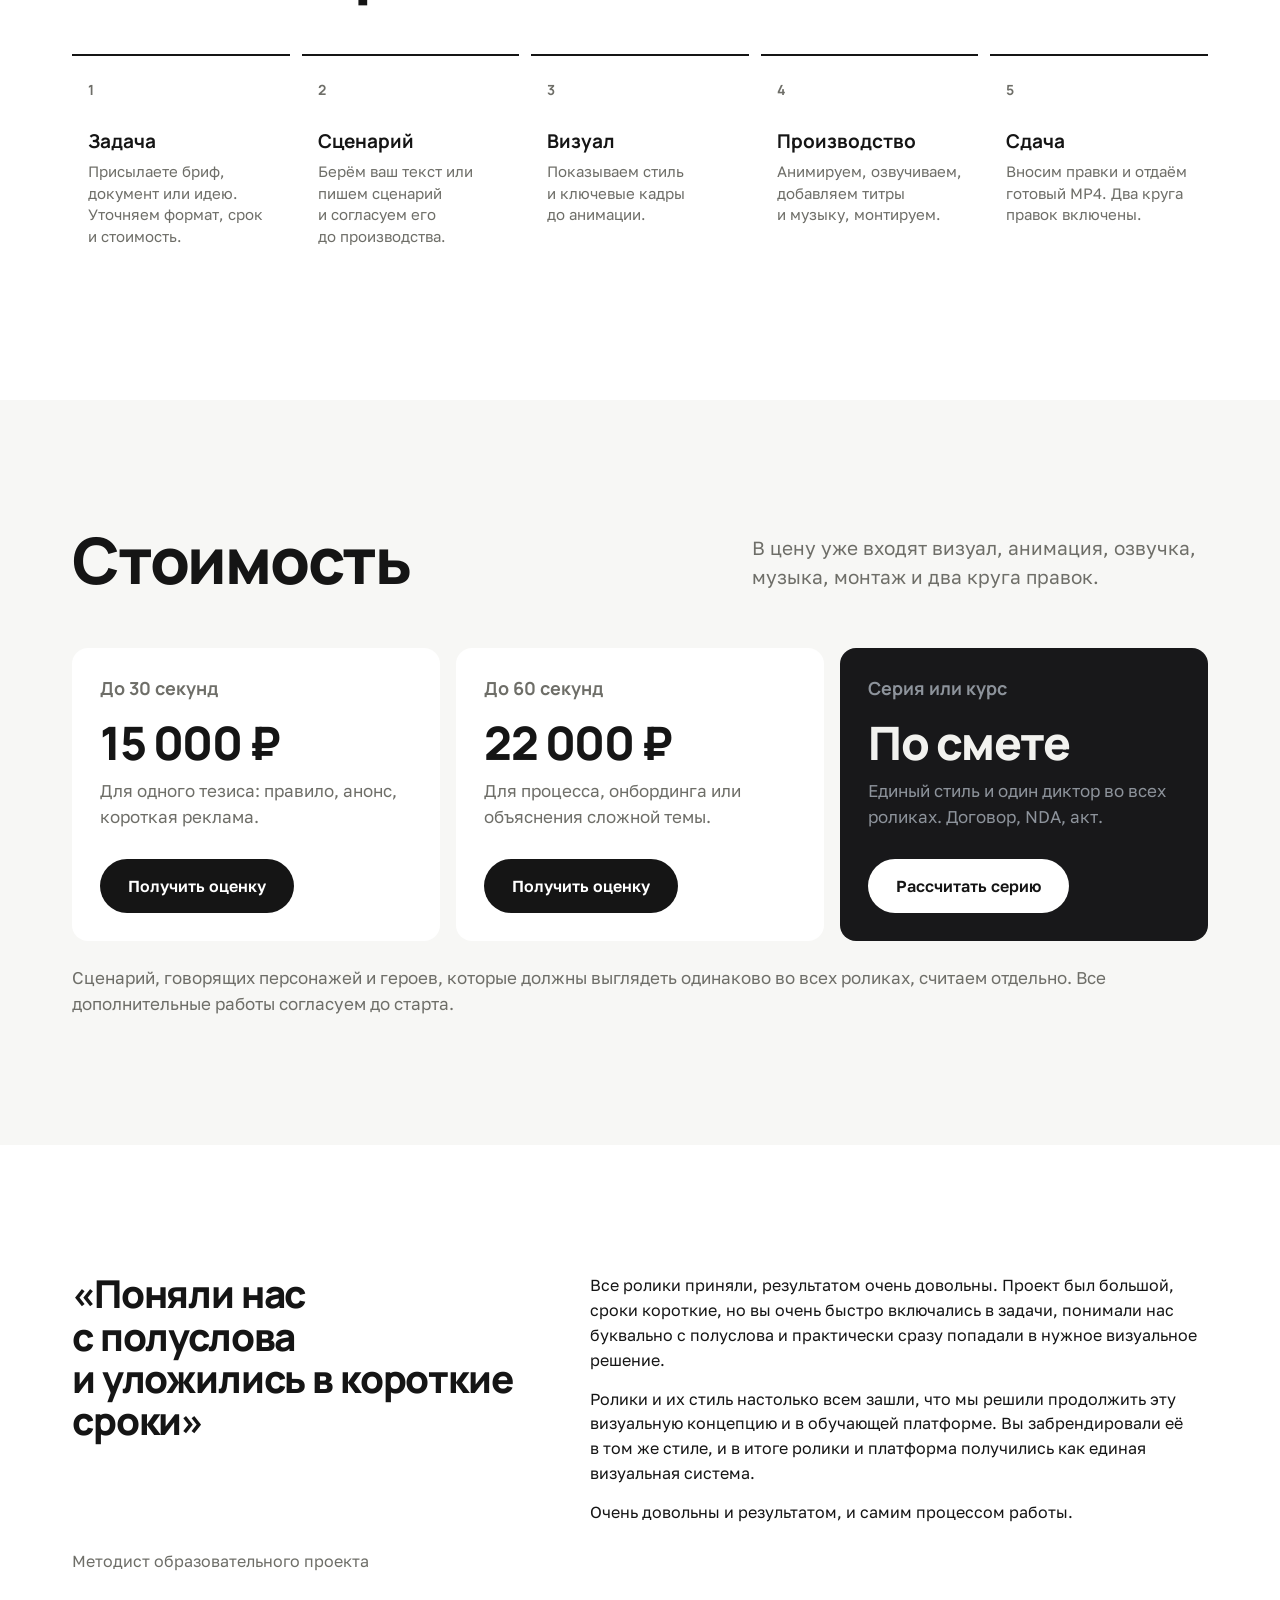
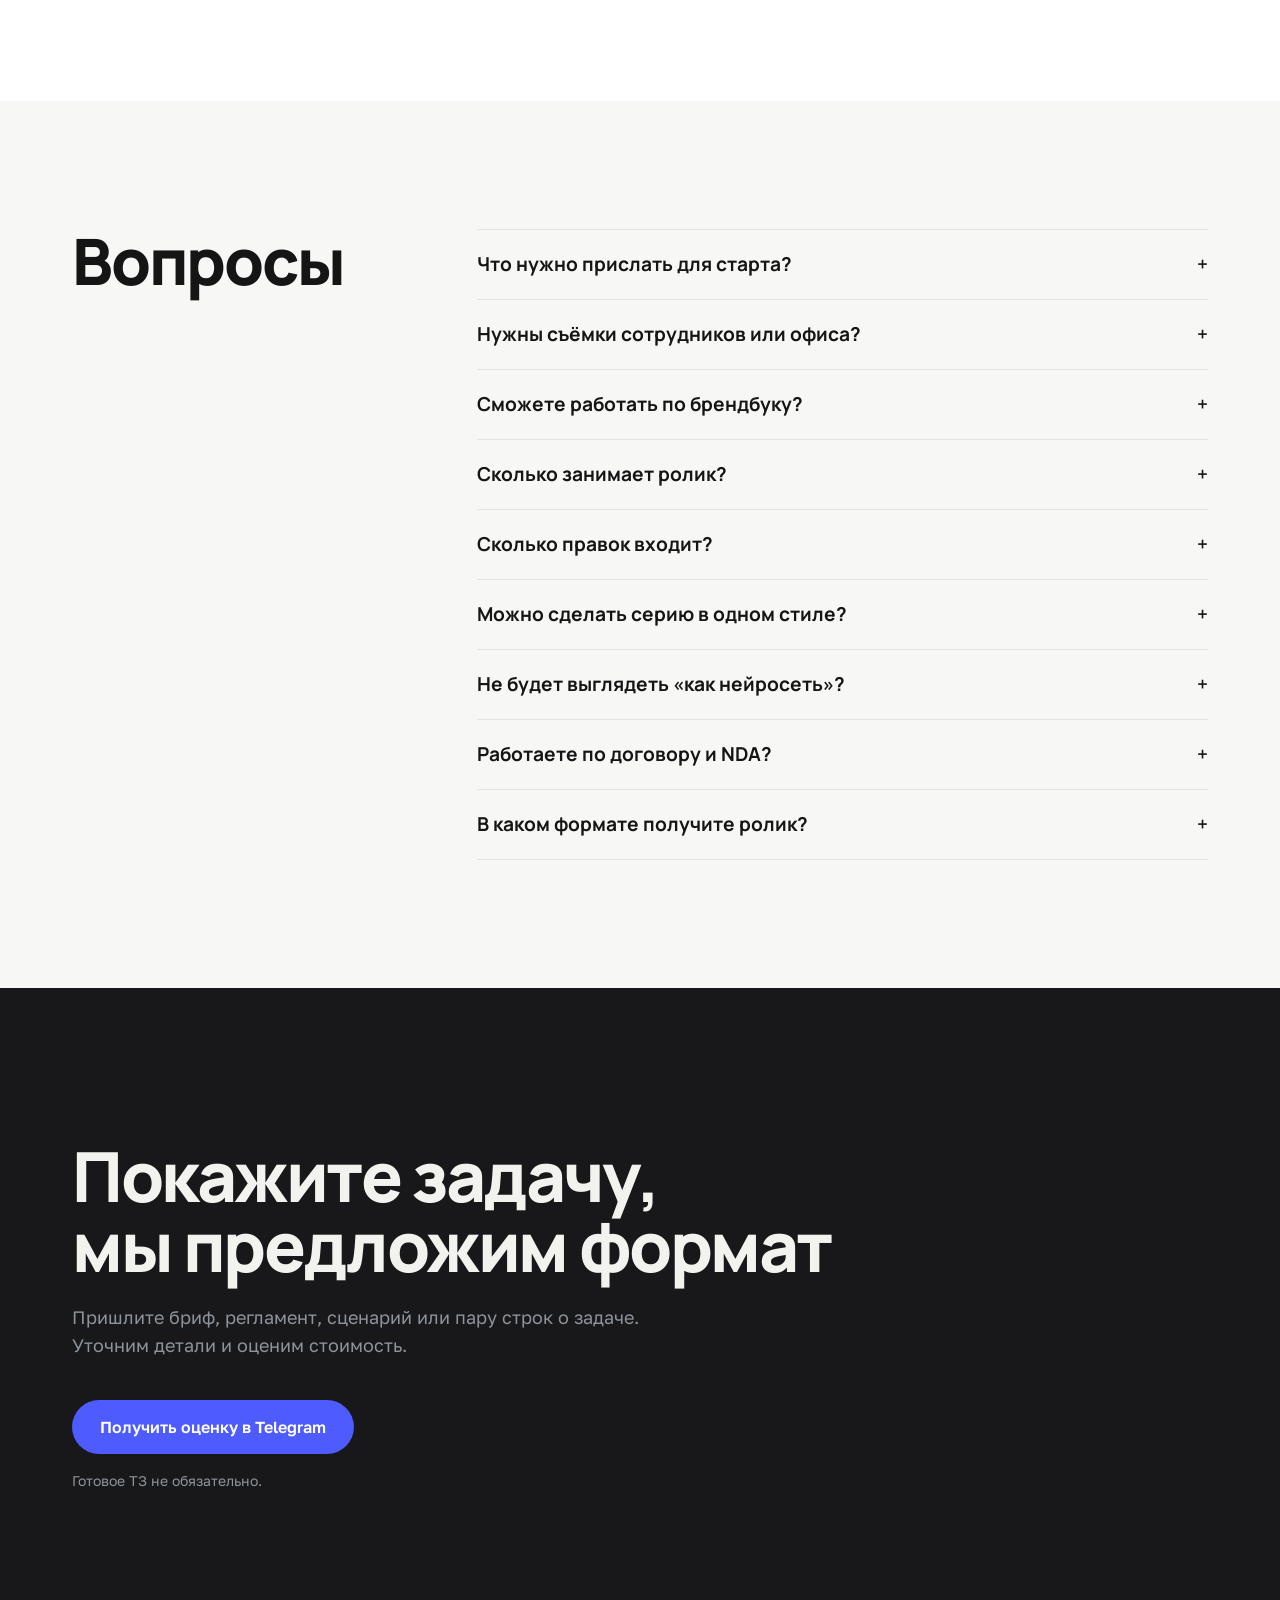
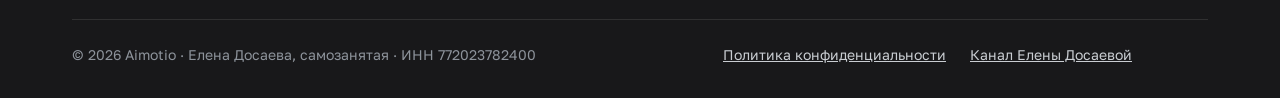
==== commit 62b99225: "Aimotio: список клиентов" ====
--- a/index.html
+++ b/index.html
@@ -19,7 +19,7 @@
 <link rel="preload" href="fonts/manrope-cyrillic.woff2" as="font" type="font/woff2" crossorigin>
 <link rel="preload" href="fonts/golos-cyrillic.woff2" as="font" type="font/woff2" crossorigin>
 <link rel="stylesheet" href="css/fonts.css?v=1">
-<link rel="stylesheet" href="css/site.css?v=81">
+<link rel="stylesheet" href="css/site.css?v=82">
 <!-- JSONLD -->
 <script type="application/ld+json">
 {
@@ -168,10 +168,9 @@
     <ul class="clients__list">
       <li><b>ФНС России</b></li>
       <li><b>Правительство Москвы</b></li>
-      <li><b>Министерство финансов</b></li>
-      <li><b>Министерство образования</b></li>
       <li><b>Сбербанк</b></li>
       <li><b>Газпром</b></li>
+      <li><b>Министерство финансов</b></li>
     </ul>
     <ul class="nums">
       <li><b>120</b><span>роликов для налоговой службы</span></li>
--- a/css/site.css
+++ b/css/site.css
@@ -167,7 +167,7 @@
 /* клиенты сразу под обложкой: названия крупно, под ними что делали */
 .clients { padding: clamp(56px, 7vw, 96px) 0; }
 .clients__title { margin: 0 0 32px; font: 600 15px "Golos Text", sans-serif; color: var(--muted); }
-.clients__list { list-style: none; margin: 0; padding: 0; display: grid; grid-template-columns: repeat(6, minmax(0, 1fr)); border-top: 1px solid var(--line); }
+.clients__list { list-style: none; margin: 0; padding: 0; display: grid; grid-template-columns: repeat(5, minmax(0, 1fr)); border-top: 1px solid var(--line); }
 .clients__list li { padding: 22px 20px 0 0; }
 .clients__list b { font: 800 clamp(18px, 1.55vw, 24px)/1.15 "Manrope", sans-serif; letter-spacing: -.02em; }
 .clients__list span { font-size: 14px; color: var(--muted); }
